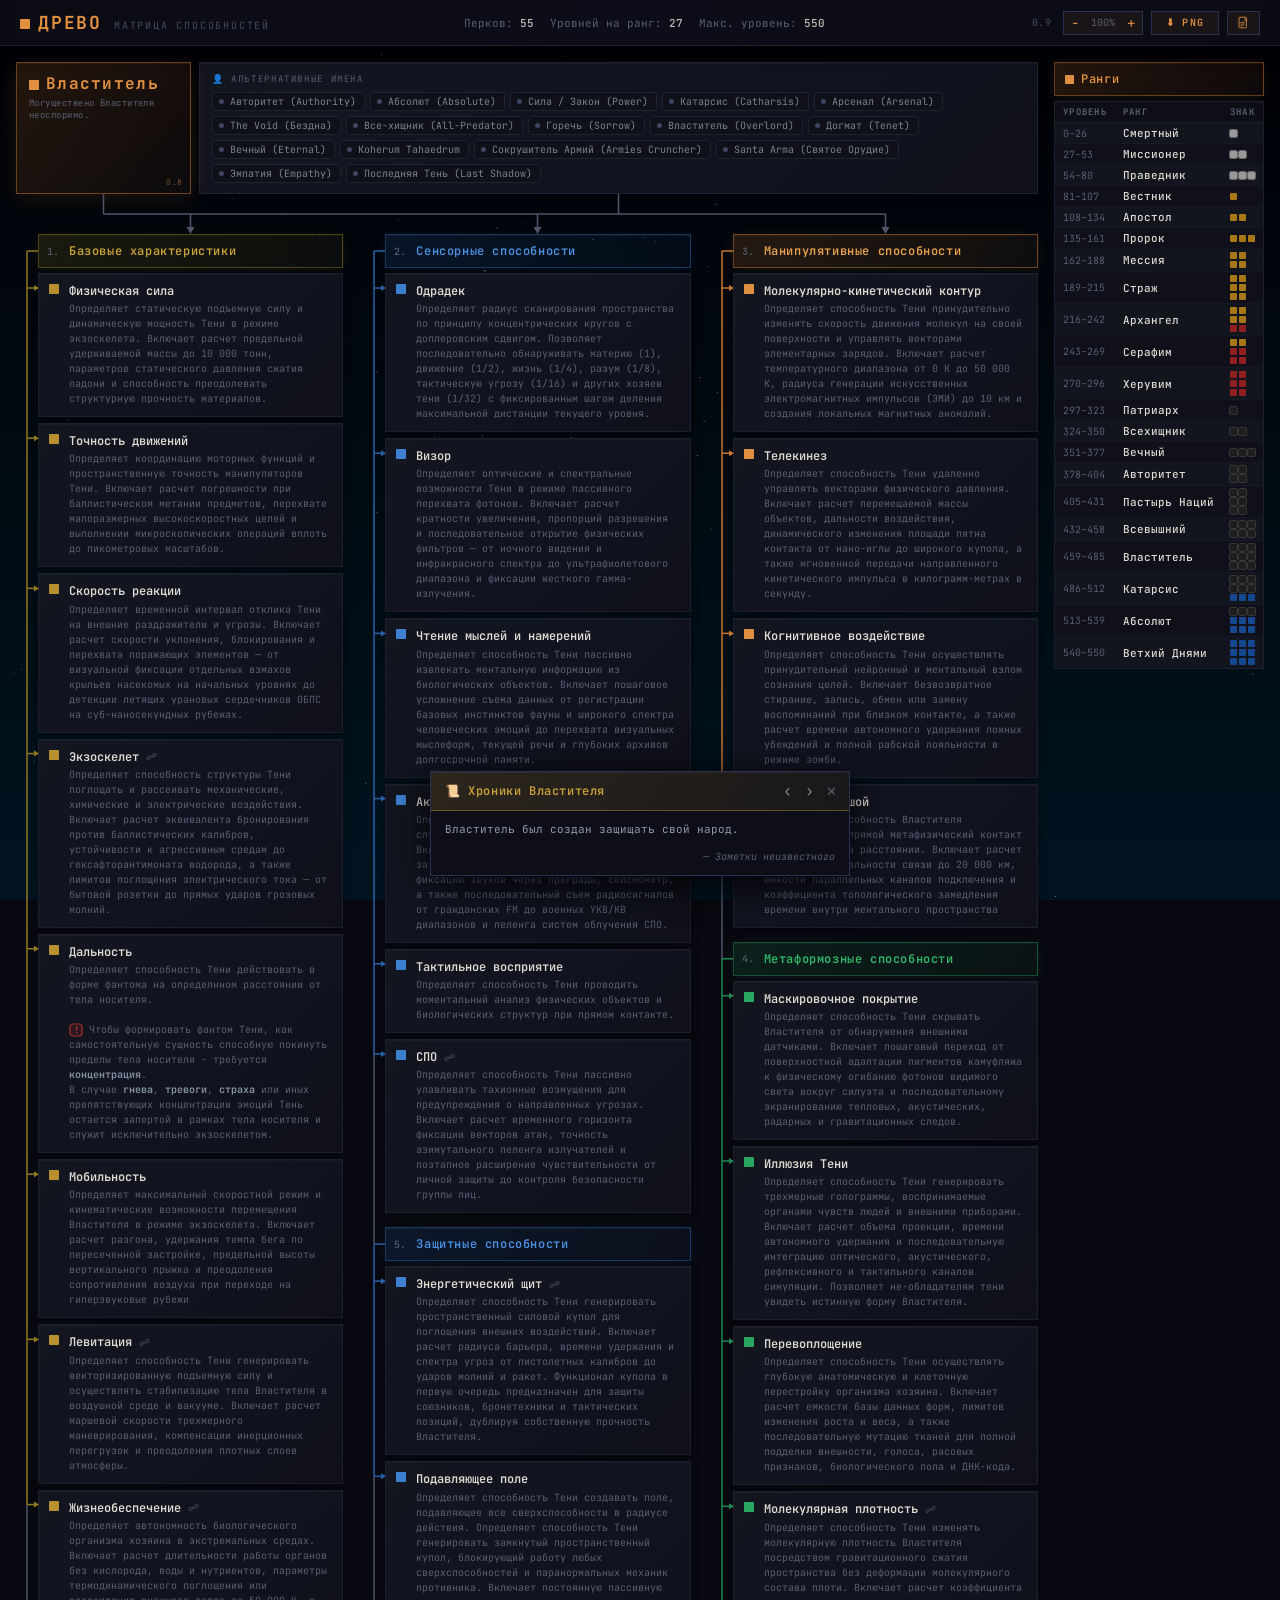
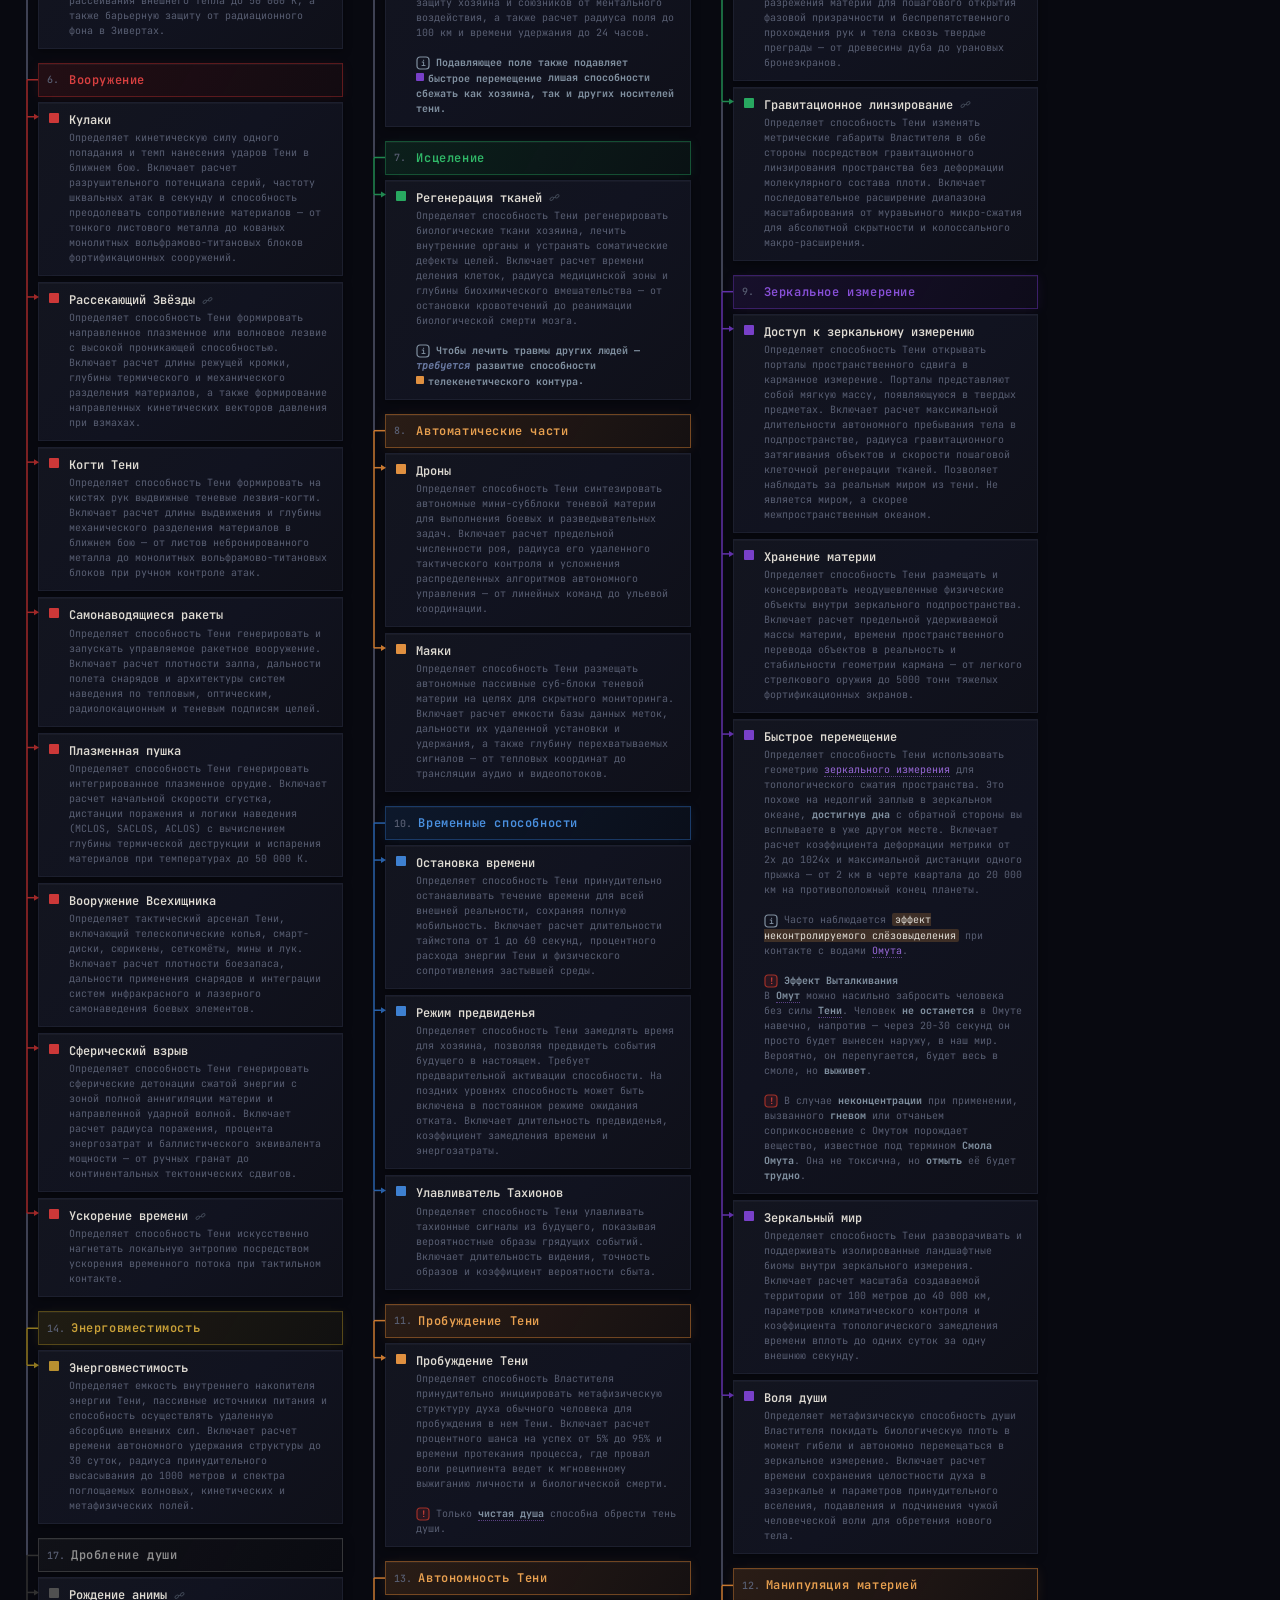
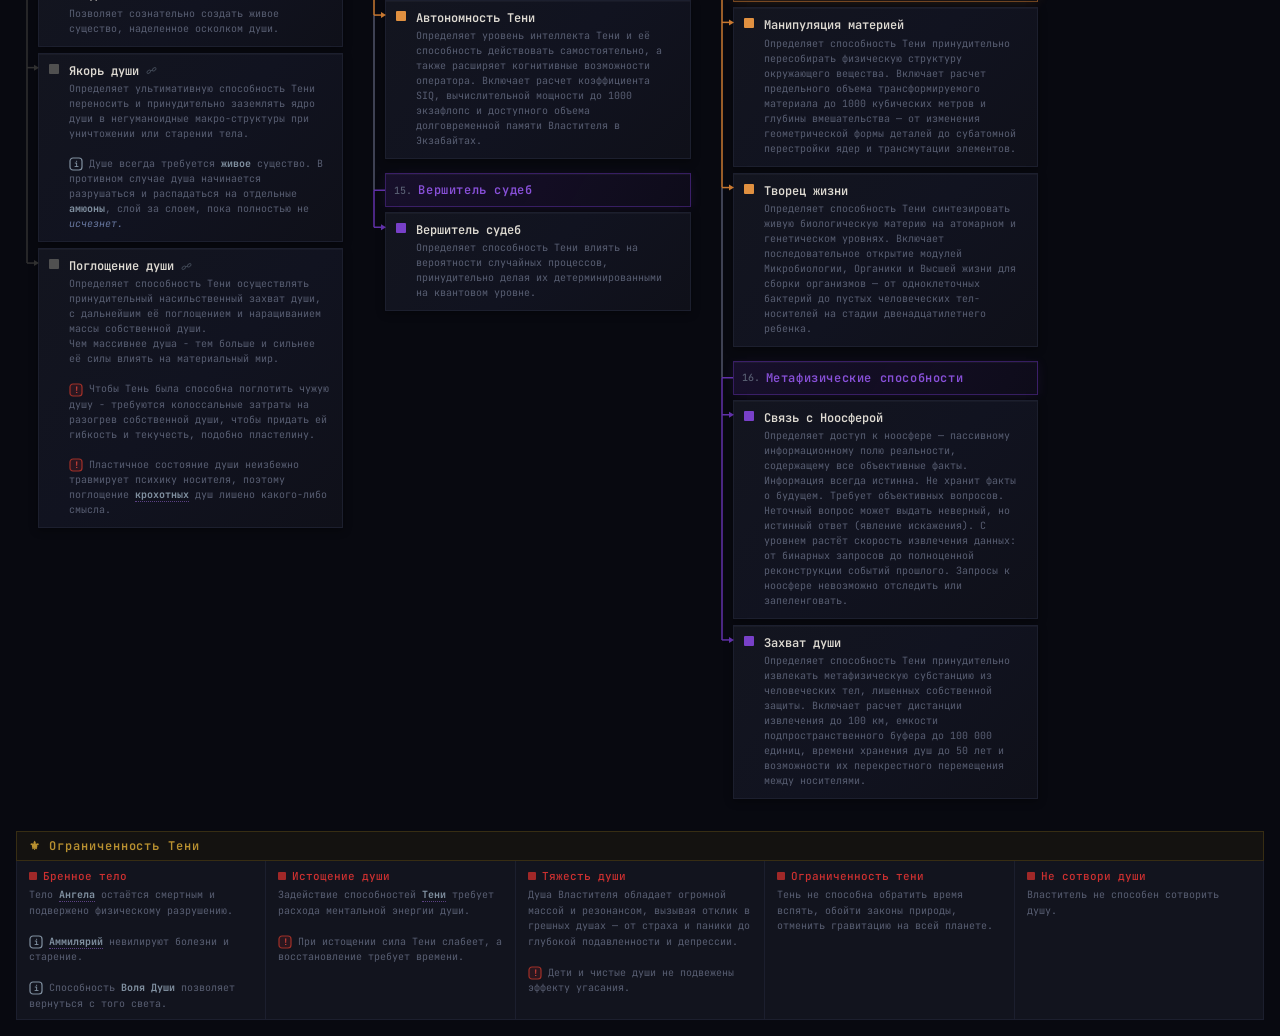
==== index.html @ 67ccea5e "попытки в мобилки" ====
<!doctype html>
<html lang="ru">
  <head>
    <meta charset="UTF-8" />
    <!-- Applies the saved UI zoom (js/zoom.js) before any CSS/content loads, so
         the page never flashes at 100% and then jumps to the saved level.
         Plain synchronous script, not a module — needs to run before the
         very first paint, no import overhead to wait on. Scales the root
         font-size (every font-size in this codebase is `rem`, relative to
         this — see base.css), not `zoom` — zoom scales the whole rendered
         page and desyncs from this app's JS-computed tooltip/connector
         pixel positions, which font-only scaling never touches. -->
    <script>
      (function () {
        var v = localStorage.getItem('uiZoomPercent');
        var n = v === null ? 100 : parseInt(v, 10);
        if (!isFinite(n)) n = 100;
        n = Math.min(200, Math.max(50, n));
        document.documentElement.style.fontSize = (16 * n) / 100 + 'px';
      })();
    </script>
    <meta name="viewport" id="viewport-meta" content="width=1920, user-scalable=yes, initial-scale=0.3" />
    <!-- MOBILE_ADAPT toggle — mirrors js/constants.js's MOBILE_ADAPT (see the
         comment there for why this can't just import it). Runs synchronously
         before any CSS/content, same reasoning as the zoom-restore script
         below: picks the viewport meta and adds html.mobile-adapt (which
         css/mobile.css's rules all require) before first paint, so there's
         no flash of the wrong layout while an ES module would still be
         loading. When false, the viewport meta above (forced 1920 desktop
         layout) is simply left as-is and html.mobile-adapt is never added,
         so css/mobile.css's rules never fire regardless of screen width. -->
    <script>
      (function () {
        var MOBILE_ADAPT = false;
        if (MOBILE_ADAPT) {
          document
            .getElementById('viewport-meta')
            .setAttribute('content', 'width=device-width, initial-scale=1');
          document.documentElement.classList.add('mobile-adapt');
        }
      })();
    </script>
    <title>Древо</title>
    <link
      rel="icon"
      type="image/svg+xml"
      href="data:image/svg+xml,<svg xmlns='http://www.w3.org/2000/svg' viewBox='0 0 32 32'><circle cx='16' cy='16' r='12' fill='none' stroke='%23e09040' stroke-width='2.5'/><circle cx='16' cy='16' r='3' fill='%23e09040'/><line x1='16' y1='4' x2='16' y2='28' stroke='%23e09040' stroke-width='1.5'/><line x1='4' y1='16' x2='28' y2='16' stroke='%23e09040' stroke-width='1.5'/></svg>"
    />
    <link
      rel="icon"
      type="image/svg+xml"
      href="data:image/svg+xml,%3Csvg%20xmlns%3D%22http%3A//www.w3.org/2000/svg%22%20viewBox%3D%220%200%2032%2032%22%3E%0A%20%20%3C%21--%20nucleus%20--%3E%0A%20%20%3Ccircle%20cx%3D%2216%22%20cy%3D%2216%22%20r%3D%224%22%20fill%3D%22%23e09040%22/%3E%0A%20%20%3C%21--%20orbit%20ellipse%20rotated%20-35deg%20--%3E%0A%20%20%3Cellipse%20cx%3D%2216%22%20cy%3D%2216%22%20rx%3D%2213%22%20ry%3D%225.5%22%0A%20%20%20%20fill%3D%22none%22%20stroke%3D%22%23c87830%22%20stroke-width%3D%221%22%0A%20%20%20%20transform%3D%22rotate%28-35%2016%2016%29%22/%3E%0A%20%20%3C%21--%20electron%3A%20position%20on%20orbit%20at%20~-35deg%20angle%20%3D%20top-right%20--%3E%0A%20%20%3C%21--%20at%20angle%200%20on%20ellipse%3A%20%2816%2B13%2C%2016%29%20%3D%20%2829%2C16%29%2C%20rotate%20point%20by%20-35deg%20around%20%2816%2C16%29%20--%3E%0A%20%20%3C%21--%20cos%28-35%29%3D0.819%2C%20sin%28-35%29%3D-0.574%20--%3E%0A%20%20%3C%21--%20x%20%3D%2016%20%2B%2013%2A0.819%20%3D%2026.65%2C%20y%20%3D%2016%20%2B%205.5%2A%28-0.574%29%20%3D%2012.84%20--%3E%0A%20%20%3C%21--%20but%20we%20want%20electron%20at%20~-60deg%20on%20ellipse%20for%20top-right%20feel%20--%3E%0A%20%20%3C%21--%20angle%3D-60%3A%20x%3D16%2B13%2Acos%28-60%29%3D16%2B6.5%3D22.5%2C%20y%3D16%2B5.5%2Asin%28-60%29%3D16-4.76%3D11.24%2C%20then%20rotate%20-35%20--%3E%0A%20%20%3C%21--%20easier%3A%20just%20place%20it%20visually%20--%3E%0A%20%20%3Ccircle%20cx%3D%2224.5%22%20cy%3D%229.5%22%20r%3D%222.5%22%20fill%3D%22%23e09040%22/%3E%0A%3C/svg%3E"
    />
    <script src="libs/marked.min.js"></script>
    <link href="libs/css2.css" rel="stylesheet" />
    <link rel="stylesheet" href="css/base.css" />
    <link rel="stylesheet" href="css/tree.css" />
    <link rel="stylesheet" href="css/sidebar.css" />
    <link rel="stylesheet" href="css/tooltip.css" />
    <link rel="stylesheet" href="css/windows.css" />
    <link rel="stylesheet" href="css/loader.css" />
    <link rel="stylesheet" href="css/license.css" />
    <link rel="stylesheet" href="css/notes.css" id="notes-css" />
    <link rel="stylesheet" href="css/mobile.css" />
  </head>
  <body>
    <!-- global page-loading spinner: hidden by the inline script once init finishes -->
    <div id="page-loader">
      <svg class="page-loader-svg" viewBox="0 0 48 48">
        <circle cx="24" cy="24" r="18"></circle>
      </svg>
    </div>

    <!-- STARTUP NOTE — random tip from notes.js. Populated early (while
         #page-loader is still up) by the inline script below, already
         parked at its final bottom-anchored resting spot (see notes.css) so
         it never moves; js/notes-popup.js later adopts it (arrows/close/
         timer) — see settleNotesPopup(). -->
    <div id="notes-popup">
      <div class="notes-title-box">
        <span id="notes-title"></span>
        <div class="notes-header-actions">
          <button class="notes-nav notes-nav-prev" id="notes-prev" title="Предыдущая">
            ‹
          </button>
          <button class="notes-nav notes-nav-next" id="notes-next" title="Следующая">
            ›
          </button>
          <button class="notes-close" id="notes-close" title="Закрыть">✕</button>
        </div>
      </div>
      <div class="notes-content" id="notes-content"></div>
      <label class="notes-startup-row" id="notes-startup-row">
        <input type="checkbox" id="notes-startup-checkbox" />
        Показывать заметки при запуске
      </label>
      <div class="notes-timer-track" id="notes-timer-track">
        <div class="notes-timer-fill" id="notes-timer-fill"></div>
      </div>
    </div>
    <!-- `async` + placed ahead of js/main.js on purpose: on a slow connection the
         full app module graph (tooltip.js, tree.js, config.js, …) can take a
         while to arrive, but this only needs the small notes.js file, so the
         note shows up long before the spinner would otherwise hide. Renders
         inline with `marked` (already loaded as a classic script above)
         instead of importing markdown.js, which would drag in config.js
         just for this one lightweight use. -->
    <script type="module" async>
      import { notes } from './notes.js';
      import { NOTES } from './js/constants.js';
      const STORAGE_KEY = 'showNotesOnStartup';
      const showOnStartup =
        localStorage.getItem(STORAGE_KEY) !== 'false'; /* null (unset) → true */
      if (notes.length && showOnStartup) {
        const idx = Math.floor(Math.random() * notes.length);
        const note = notes[idx];
        const md = (s) =>
          (typeof marked !== 'undefined' ? marked.parseInline(s) : s).replace(
            /==([^=\n]+?)==/g,
            '<mark>$1</mark>',
          );
        document.getElementById('notes-title').textContent = note.title || '';
        // author is just the last line of the content area (see
        // .note-author-line in notes.css) — not a separate footer element.
        const authorLine = note.author
          ? '<div class="note-author-line">' + md(note.author) + '</div>'
          : '';
        document.getElementById('notes-content').innerHTML =
          md(note.content || '') + authorLine;
        const popupEl = document.getElementById('notes-popup');
        // Wait for notes.css itself before measuring/positioning below.
        // This script is `async`, so — unlike a normal parser-blocking
        // script — it can execute before the stylesheet has finished
        // loading, measuring an unstyled (wrong-width, wrong-wrapping) box
        // and baking that wrong height into the one-time `top` calc, which
        // then visibly jumps once notes-popup.js re-measures the properly
        // styled box later.
        const cssLink = document.getElementById('notes-css');
        if (cssLink && !cssLink.sheet) {
          await new Promise((resolve) =>
            cssLink.addEventListener('load', resolve, { once: true }),
          );
        }
        // Layout CSS alone isn't enough — text still wraps against a
        // fallback font's metrics until the actual JetBrains Mono webfont
        // finishes downloading (a separate, slower fetch than the
        // stylesheet itself), which can reflow the content to a different
        // line count/height. main.js already waits on this same signal
        // before measuring the tree for the same reason.
        await document.fonts.ready;
        popupEl.classList.add('visible');
        // Always bottom-anchored — no spinner-adjacent parking spot or
        // descend-into-place animation, the popup simply lives at its
        // resting position from the very first frame, sized to THIS note's
        // real height. Same math as applyRestPosition() in notes-popup.js
        // (including the "only cap max-height when actually needed"
        // rounding-safety note there), duplicated here since that module
        // isn't imported this early (see the note above on why).
        const naturalHeight = popupEl.offsetHeight;
        const available = window.innerHeight - NOTES.bottomGap - NOTES.topGap;
        if (naturalHeight > available) {
          popupEl.style.top = NOTES.topGap + 'px';
          popupEl.style.maxHeight = available + 'px';
        } else {
          popupEl.style.top =
            window.innerHeight - NOTES.bottomGap - naturalHeight + 'px';
        }
        window.__earlyNoteShown = true;
        window.__earlyNoteIdx = idx;
      }
    </script>

    <div class="topbar">
      <div class="tb-left">
        <span class="tb-title" id="tb-title"
          ><span
            style="
              display: inline-block;
              width: 10px;
              height: 10px;
              background: #e09040;
              border-radius: 1px;
              margin-right: 8px;
              vertical-align: middle;
            "
          ></span
          >ДРЕВО</span
        ><span class="tb-sub">Матрица способностей</span>
      </div>
      <div class="tb-stats">
        <span class="tb-stat">Перков: <span id="stat-perks">—</span></span>
        <span class="tb-stat"
          >Уровней на ранг: <span id="stat-lvl-per-rank">—</span></span
        >
        <span class="tb-stat"
          >Макс. уровень: <span id="stat-max-lvl">—</span></span
        >
      </div>
      <div class="tb-right">
        <span id="exp-st"></span>
        <span class="tb-app-version" title="Версия программы">0.9</span>
        <div class="zoom-controls" title="Масштаб интерфейса">
          <button class="zoom-btn" id="zoom-out" title="Уменьшить масштаб">
            −
          </button>
          <span class="zoom-level" id="zoom-level">100%</span>
          <button class="zoom-btn" id="zoom-in" title="Увеличить масштаб">
            +
          </button>
        </div>
        <button class="btn" onclick="exportPNG()">⬇ PNG</button>
        <button
          class="btn"
          id="license-toolbar"
          title="Лицензия"
          style="padding: 5px 9px"
        >
          <svg
            viewBox="0 0 16 16"
            width="13"
            height="13"
            style="vertical-align: middle"
          >
            <rect
              x="2.5"
              y="1.5"
              width="9"
              height="13"
              rx="1"
              fill="none"
              stroke="#e09040"
              stroke-width="1.1"
            />
            <path d="M9 1.5 L13.5 6 L9 6 Z" fill="#e09040" opacity="0.5" />
            <line
              x1="4.3"
              y1="8"
              x2="9.5"
              y2="8"
              stroke="#e09040"
              stroke-width="0.9"
            />
            <line
              x1="4.3"
              y1="10"
              x2="9.5"
              y2="10"
              stroke="#e09040"
              stroke-width="0.9"
            />
            <line
              x1="4.3"
              y1="12"
              x2="7.5"
              y2="12"
              stroke="#e09040"
              stroke-width="0.9"
            />
          </svg>
        </button>
      </div>
    </div>

    <!-- Below ~768px (css/mobile.css) the 3 perk columns + ranks + dangers
         block collapse into one-at-a-time tabs instead of side-by-side —
         see js/mobile-tabs.js. Hidden entirely above that breakpoint. -->
    <div class="mobile-tabs" id="mobile-tabs">
      <button class="mobile-tab-btn" data-tab="1">1-я</button>
      <button class="mobile-tab-btn" data-tab="2">2-я</button>
      <button class="mobile-tab-btn" data-tab="3">3-я</button>
      <button class="mobile-tab-btn" data-tab="ranks">Ранги</button>
      <button class="mobile-tab-btn" data-tab="dangers">Опасности</button>
    </div>

    <div id="export-root">
      <div class="page">
        <div class="main-area" id="main-area">
          <div class="meta-row">
            <div class="title-box" id="title-box">
              <div class="title-box-name" id="title-name">
                <span
                  style="
                    display: inline-block;
                    width: 10px;
                    height: 10px;
                    background: #e09040;
                    border-radius: 1px;
                    margin-right: 7px;
                    vertical-align: middle;
                  "
                ></span
                >—
              </div>
              <div class="title-box-sub" id="title-desc">—</div>
              <div class="title-box-version" id="title-version"></div>
            </div>
            <div class="altnames-box" id="altnames-box"></div>
          </div>
          <div style="height: 40px" id="bus-spacer"></div>
          <div class="cols-row" id="cols-row"></div>
        </div>
        <div class="sidebar" id="sidebar"></div>
      </div>
      <div class="bottom-bar" id="bottom-bar"></div>
    </div>

    <canvas
      id="bg-canvas"
      style="
        position: fixed;
        inset: 0;
        width: 100%;
        height: 100%;
        z-index: -1;
        pointer-events: none;
      "
    ></canvas>
    <div id="tt-overlay"></div>
    <div id="sp-overlay"></div>

    <div class="tooltip" id="sp-tooltip">
      <div class="tt-header">
        <span id="sp-header"></span>
        <button class="tt-close" onclick="hideSpectre()" title="Закрыть">
          ✕
        </button>
      </div>
      <div class="tt-levels" id="sp-levels"></div>
    </div>
    <!-- tooltip arrow -->
    <svg id="tt-arrow-svg" style="display: none"></svg>
    <svg
      id="lvl-sq-arrow-svg"
      style="
        display: none;
        position: fixed;
        left: 0;
        top: 0;
        pointer-events: none;
        z-index: 600;
        overflow: visible;
      "
    ></svg>

    <!-- tooltip -->
    <div class="tooltip" id="tooltip">
      <div class="tt-header">
        <span id="tt-header"></span>
        <button class="tt-close" onclick="hideTooltip()" title="Закрыть">
          ✕
        </button>
      </div>
      <div class="tt-levels" id="tt-levels"></div>
      <div class="tt-lvl-nav" id="tt-lvl-nav">
        <div class="tt-lvl-nav-popup" id="tt-lvl-nav-popup"></div>
        <button
          class="tt-lvl-nav-btn"
          id="tt-lvl-nav-btn"
          title="Перейти к уровню"
        >
          <svg viewBox="0 0 14 14" width="12" height="12">
            <line
              x1="2"
              y1="4"
              x2="12"
              y2="4"
              stroke="currentColor"
              stroke-width="1.4"
              stroke-linecap="round"
            />
            <line
              x1="2"
              y1="7"
              x2="12"
              y2="7"
              stroke="currentColor"
              stroke-width="1.4"
              stroke-linecap="round"
            />
            <line
              x1="2"
              y1="10"
              x2="8"
              y2="10"
              stroke="currentColor"
              stroke-width="1.4"
              stroke-linecap="round"
            />
          </svg>
        </button>
      </div>
    </div>

    <!-- LICENSE / docs modal — tabs and content are generated from the MODAL constant -->
    <div id="license-overlay"></div>
    <div id="license-modal">
      <div class="tt-header">
        <span>📄 Документация</span>
        <button class="tt-close" onclick="hideLicense()" title="Закрыть">
          ✕
        </button>
      </div>
      <div id="license-tabs"></div>
      <div id="license-panes"></div>
      <div id="license-footer">
        <a id="license-download" download>⬇ Скачать</a>
      </div>
    </div>

    <script type="module" src="js/main.js"></script>
    <div id="audio-vol-popup">
      <div class="audio-vol-track">
        <div class="audio-vol-fill"></div>
        <div class="audio-vol-thumb"></div>
      </div>
    </div>
  </body>
</html>
---- libs/css2.css ----
/* cyrillic-ext */
@font-face {
  font-family: 'JetBrains Mono';
  font-style: italic;
  font-weight: 400;
  font-display: swap;
  src: url(tDba2o-flEEny0FZhsfKu5WU4xD-IQ-PuZJJXxfpAO-LfmOamaKjhw.woff2)
    format('woff2');
  unicode-range:
    U+0460-052F, U+1C80-1C8A, U+20B4, U+2DE0-2DFF, U+A640-A69F, U+FE2E-FE2F;
}
/* cyrillic */
@font-face {
  font-family: 'JetBrains Mono';
  font-style: italic;
  font-weight: 400;
  font-display: swap;
  src: url(tDba2o-flEEny0FZhsfKu5WU4xD-IQ-PuZJJXxfpAO-LfmOTmaKjhw.woff2)
    format('woff2');
  unicode-range: U+0301, U+0400-045F, U+0490-0491, U+04B0-04B1, U+2116;
}
/* greek */
@font-face {
  font-family: 'JetBrains Mono';
  font-style: italic;
  font-weight: 400;
  font-display: swap;
  src: url(tDba2o-flEEny0FZhsfKu5WU4xD-IQ-PuZJJXxfpAO-LfmOUmaKjhw.woff2)
    format('woff2');
  unicode-range:
    U+0370-0377, U+037A-037F, U+0384-038A, U+038C, U+038E-03A1, U+03A3-03FF;
}
/* vietnamese */
@font-face {
  font-family: 'JetBrains Mono';
  font-style: italic;
  font-weight: 400;
  font-display: swap;
  src: url(tDba2o-flEEny0FZhsfKu5WU4xD-IQ-PuZJJXxfpAO-LfmOYmaKjhw.woff2)
    format('woff2');
  unicode-range:
    U+0102-0103, U+0110-0111, U+0128-0129, U+0168-0169, U+01A0-01A1,
    U+01AF-01B0, U+0300-0301, U+0303-0304, U+0308-0309, U+0323, U+0329,
    U+1EA0-1EF9, U+20AB;
}
/* latin-ext */
@font-face {
  font-family: 'JetBrains Mono';
  font-style: italic;
  font-weight: 400;
  font-display: swap;
  src: url(tDba2o-flEEny0FZhsfKu5WU4xD-IQ-PuZJJXxfpAO-LfmOZmaKjhw.woff2)
    format('woff2');
  unicode-range:
    U+0100-02BA, U+02BD-02C5, U+02C7-02CC, U+02CE-02D7, U+02DD-02FF, U+0304,
    U+0308, U+0329, U+1D00-1DBF, U+1E00-1E9F, U+1EF2-1EFF, U+2020, U+20A0-20AB,
    U+20AD-20C0, U+2113, U+2C60-2C7F, U+A720-A7FF;
}
/* latin */
@font-face {
  font-family: 'JetBrains Mono';
  font-style: italic;
  font-weight: 400;
  font-display: swap;
  src: url(tDba2o-flEEny0FZhsfKu5WU4xD-IQ-PuZJJXxfpAO-LfmOXmaI.woff2)
    format('woff2');
  unicode-range:
    U+0000-00FF, U+0131, U+0152-0153, U+02BB-02BC, U+02C6, U+02DA, U+02DC,
    U+0304, U+0308, U+0329, U+2000-206F, U+20AC, U+2122, U+2191, U+2193, U+2212,
    U+2215, U+FEFF, U+FFFD;
}
/* cyrillic-ext */
@font-face {
  font-family: 'JetBrains Mono';
  font-style: normal;
  font-weight: 400;
  font-display: swap;
  src: url(tDbv2o-flEEny0FZhsfKu5WU4zr3E_BX0PnT8RD8yKwBNntkaToggR7BYRbKPx3cwhsk.woff2)
    format('woff2');
  unicode-range:
    U+0460-052F, U+1C80-1C8A, U+20B4, U+2DE0-2DFF, U+A640-A69F, U+FE2E-FE2F;
}
/* cyrillic */
@font-face {
  font-family: 'JetBrains Mono';
  font-style: normal;
  font-weight: 400;
  font-display: swap;
  src: url(tDbv2o-flEEny0FZhsfKu5WU4zr3E_BX0PnT8RD8yKwBNntkaToggR7BYRbKPxTcwhsk.woff2)
    format('woff2');
  unicode-range: U+0301, U+0400-045F, U+0490-0491, U+04B0-04B1, U+2116;
}
/* greek */
@font-face {
  font-family: 'JetBrains Mono';
  font-style: normal;
  font-weight: 400;
  font-display: swap;
  src: url(tDbv2o-flEEny0FZhsfKu5WU4zr3E_BX0PnT8RD8yKwBNntkaToggR7BYRbKPxPcwhsk.woff2)
    format('woff2');
  unicode-range:
    U+0370-0377, U+037A-037F, U+0384-038A, U+038C, U+038E-03A1, U+03A3-03FF;
}
/* vietnamese */
@font-face {
  font-family: 'JetBrains Mono';
  font-style: normal;
  font-weight: 400;
  font-display: swap;
  src: url(tDbv2o-flEEny0FZhsfKu5WU4zr3E_BX0PnT8RD8yKwBNntkaToggR7BYRbKPx_cwhsk.woff2)
    format('woff2');
  unicode-range:
    U+0102-0103, U+0110-0111, U+0128-0129, U+0168-0169, U+01A0-01A1,
    U+01AF-01B0, U+0300-0301, U+0303-0304, U+0308-0309, U+0323, U+0329,
    U+1EA0-1EF9, U+20AB;
}
/* latin-ext */
@font-face {
  font-family: 'JetBrains Mono';
  font-style: normal;
  font-weight: 400;
  font-display: swap;
  src: url(tDbv2o-flEEny0FZhsfKu5WU4zr3E_BX0PnT8RD8yKwBNntkaToggR7BYRbKPx7cwhsk.woff2)
    format('woff2');
  unicode-range:
    U+0100-02BA, U+02BD-02C5, U+02C7-02CC, U+02CE-02D7, U+02DD-02FF, U+0304,
    U+0308, U+0329, U+1D00-1DBF, U+1E00-1E9F, U+1EF2-1EFF, U+2020, U+20A0-20AB,
    U+20AD-20C0, U+2113, U+2C60-2C7F, U+A720-A7FF;
}
/* latin */
@font-face {
  font-family: 'JetBrains Mono';
  font-style: normal;
  font-weight: 400;
  font-display: swap;
  src: url(tDbv2o-flEEny0FZhsfKu5WU4zr3E_BX0PnT8RD8yKwBNntkaToggR7BYRbKPxDcwg.woff2)
    format('woff2');
  unicode-range:
    U+0000-00FF, U+0131, U+0152-0153, U+02BB-02BC, U+02C6, U+02DA, U+02DC,
    U+0304, U+0308, U+0329, U+2000-206F, U+20AC, U+2122, U+2191, U+2193, U+2212,
    U+2215, U+FEFF, U+FFFD;
}
/* cyrillic-ext */
@font-face {
  font-family: 'JetBrains Mono';
  font-style: normal;
  font-weight: 500;
  font-display: swap;
  src: url(tDbv2o-flEEny0FZhsfKu5WU4zr3E_BX0PnT8RD8yKwBNntkaToggR7BYRbKPx3cwhsk.woff2)
    format('woff2');
  unicode-range:
    U+0460-052F, U+1C80-1C8A, U+20B4, U+2DE0-2DFF, U+A640-A69F, U+FE2E-FE2F;
}
/* cyrillic */
@font-face {
  font-family: 'JetBrains Mono';
  font-style: normal;
  font-weight: 500;
  font-display: swap;
  src: url(tDbv2o-flEEny0FZhsfKu5WU4zr3E_BX0PnT8RD8yKwBNntkaToggR7BYRbKPxTcwhsk.woff2)
    format('woff2');
  unicode-range: U+0301, U+0400-045F, U+0490-0491, U+04B0-04B1, U+2116;
}
/* greek */
@font-face {
  font-family: 'JetBrains Mono';
  font-style: normal;
  font-weight: 500;
  font-display: swap;
  src: url(tDbv2o-flEEny0FZhsfKu5WU4zr3E_BX0PnT8RD8yKwBNntkaToggR7BYRbKPxPcwhsk.woff2)
    format('woff2');
  unicode-range:
    U+0370-0377, U+037A-037F, U+0384-038A, U+038C, U+038E-03A1, U+03A3-03FF;
}
/* vietnamese */
@font-face {
  font-family: 'JetBrains Mono';
  font-style: normal;
  font-weight: 500;
  font-display: swap;
  src: url(tDbv2o-flEEny0FZhsfKu5WU4zr3E_BX0PnT8RD8yKwBNntkaToggR7BYRbKPx_cwhsk.woff2)
    format('woff2');
  unicode-range:
    U+0102-0103, U+0110-0111, U+0128-0129, U+0168-0169, U+01A0-01A1,
    U+01AF-01B0, U+0300-0301, U+0303-0304, U+0308-0309, U+0323, U+0329,
    U+1EA0-1EF9, U+20AB;
}
/* latin-ext */
@font-face {
  font-family: 'JetBrains Mono';
  font-style: normal;
  font-weight: 500;
  font-display: swap;
  src: url(tDbv2o-flEEny0FZhsfKu5WU4zr3E_BX0PnT8RD8yKwBNntkaToggR7BYRbKPx7cwhsk.woff2)
    format('woff2');
  unicode-range:
    U+0100-02BA, U+02BD-02C5, U+02C7-02CC, U+02CE-02D7, U+02DD-02FF, U+0304,
    U+0308, U+0329, U+1D00-1DBF, U+1E00-1E9F, U+1EF2-1EFF, U+2020, U+20A0-20AB,
    U+20AD-20C0, U+2113, U+2C60-2C7F, U+A720-A7FF;
}
/* latin */
@font-face {
  font-family: 'JetBrains Mono';
  font-style: normal;
  font-weight: 500;
  font-display: swap;
  src: url(tDbv2o-flEEny0FZhsfKu5WU4zr3E_BX0PnT8RD8yKwBNntkaToggR7BYRbKPxDcwg.woff2)
    format('woff2');
  unicode-range:
    U+0000-00FF, U+0131, U+0152-0153, U+02BB-02BC, U+02C6, U+02DA, U+02DC,
    U+0304, U+0308, U+0329, U+2000-206F, U+20AC, U+2122, U+2191, U+2193, U+2212,
    U+2215, U+FEFF, U+FFFD;
}
/* cyrillic-ext */
@font-face {
  font-family: 'JetBrains Mono';
  font-style: normal;
  font-weight: 600;
  font-display: swap;
  src: url(tDbv2o-flEEny0FZhsfKu5WU4zr3E_BX0PnT8RD8yKwBNntkaToggR7BYRbKPx3cwhsk.woff2)
    format('woff2');
  unicode-range:
    U+0460-052F, U+1C80-1C8A, U+20B4, U+2DE0-2DFF, U+A640-A69F, U+FE2E-FE2F;
}
/* cyrillic */
@font-face {
  font-family: 'JetBrains Mono';
  font-style: normal;
  font-weight: 600;
  font-display: swap;
  src: url(tDbv2o-flEEny0FZhsfKu5WU4zr3E_BX0PnT8RD8yKwBNntkaToggR7BYRbKPxTcwhsk.woff2)
    format('woff2');
  unicode-range: U+0301, U+0400-045F, U+0490-0491, U+04B0-04B1, U+2116;
}
/* greek */
@font-face {
  font-family: 'JetBrains Mono';
  font-style: normal;
  font-weight: 600;
  font-display: swap;
  src: url(tDbv2o-flEEny0FZhsfKu5WU4zr3E_BX0PnT8RD8yKwBNntkaToggR7BYRbKPxPcwhsk.woff2)
    format('woff2');
  unicode-range:
    U+0370-0377, U+037A-037F, U+0384-038A, U+038C, U+038E-03A1, U+03A3-03FF;
}
/* vietnamese */
@font-face {
  font-family: 'JetBrains Mono';
  font-style: normal;
  font-weight: 600;
  font-display: swap;
  src: url(tDbv2o-flEEny0FZhsfKu5WU4zr3E_BX0PnT8RD8yKwBNntkaToggR7BYRbKPx_cwhsk.woff2)
    format('woff2');
  unicode-range:
    U+0102-0103, U+0110-0111, U+0128-0129, U+0168-0169, U+01A0-01A1,
    U+01AF-01B0, U+0300-0301, U+0303-0304, U+0308-0309, U+0323, U+0329,
    U+1EA0-1EF9, U+20AB;
}
/* latin-ext */
@font-face {
  font-family: 'JetBrains Mono';
  font-style: normal;
  font-weight: 600;
  font-display: swap;
  src: url(tDbv2o-flEEny0FZhsfKu5WU4zr3E_BX0PnT8RD8yKwBNntkaToggR7BYRbKPx7cwhsk.woff2)
    format('woff2');
  unicode-range:
    U+0100-02BA, U+02BD-02C5, U+02C7-02CC, U+02CE-02D7, U+02DD-02FF, U+0304,
    U+0308, U+0329, U+1D00-1DBF, U+1E00-1E9F, U+1EF2-1EFF, U+2020, U+20A0-20AB,
    U+20AD-20C0, U+2113, U+2C60-2C7F, U+A720-A7FF;
}
/* latin */
@font-face {
  font-family: 'JetBrains Mono';
  font-style: normal;
  font-weight: 600;
  font-display: swap;
  src: url(tDbv2o-flEEny0FZhsfKu5WU4zr3E_BX0PnT8RD8yKwBNntkaToggR7BYRbKPxDcwg.woff2)
    format('woff2');
  unicode-range:
    U+0000-00FF, U+0131, U+0152-0153, U+02BB-02BC, U+02C6, U+02DA, U+02DC,
    U+0304, U+0308, U+0329, U+2000-206F, U+20AC, U+2122, U+2191, U+2193, U+2212,
    U+2215, U+FEFF, U+FFFD;
}
/* cyrillic-ext */
@font-face {
  font-family: 'JetBrains Mono';
  font-style: normal;
  font-weight: 700;
  font-display: swap;
  src: url(tDbv2o-flEEny0FZhsfKu5WU4zr3E_BX0PnT8RD8yKwBNntkaToggR7BYRbKPx3cwhsk.woff2)
    format('woff2');
  unicode-range:
    U+0460-052F, U+1C80-1C8A, U+20B4, U+2DE0-2DFF, U+A640-A69F, U+FE2E-FE2F;
}
/* cyrillic */
@font-face {
  font-family: 'JetBrains Mono';
  font-style: normal;
  font-weight: 700;
  font-display: swap;
  src: url(tDbv2o-flEEny0FZhsfKu5WU4zr3E_BX0PnT8RD8yKwBNntkaToggR7BYRbKPxTcwhsk.woff2)
    format('woff2');
  unicode-range: U+0301, U+0400-045F, U+0490-0491, U+04B0-04B1, U+2116;
}
/* greek */
@font-face {
  font-family: 'JetBrains Mono';
  font-style: normal;
  font-weight: 700;
  font-display: swap;
  src: url(tDbv2o-flEEny0FZhsfKu5WU4zr3E_BX0PnT8RD8yKwBNntkaToggR7BYRbKPxPcwhsk.woff2)
    format('woff2');
  unicode-range:
    U+0370-0377, U+037A-037F, U+0384-038A, U+038C, U+038E-03A1, U+03A3-03FF;
}
/* vietnamese */
@font-face {
  font-family: 'JetBrains Mono';
  font-style: normal;
  font-weight: 700;
  font-display: swap;
  src: url(tDbv2o-flEEny0FZhsfKu5WU4zr3E_BX0PnT8RD8yKwBNntkaToggR7BYRbKPx_cwhsk.woff2)
    format('woff2');
  unicode-range:
    U+0102-0103, U+0110-0111, U+0128-0129, U+0168-0169, U+01A0-01A1,
    U+01AF-01B0, U+0300-0301, U+0303-0304, U+0308-0309, U+0323, U+0329,
    U+1EA0-1EF9, U+20AB;
}
/* latin-ext */
@font-face {
  font-family: 'JetBrains Mono';
  font-style: normal;
  font-weight: 700;
  font-display: swap;
  src: url(tDbv2o-flEEny0FZhsfKu5WU4zr3E_BX0PnT8RD8yKwBNntkaToggR7BYRbKPx7cwhsk.woff2)
    format('woff2');
  unicode-range:
    U+0100-02BA, U+02BD-02C5, U+02C7-02CC, U+02CE-02D7, U+02DD-02FF, U+0304,
    U+0308, U+0329, U+1D00-1DBF, U+1E00-1E9F, U+1EF2-1EFF, U+2020, U+20A0-20AB,
    U+20AD-20C0, U+2113, U+2C60-2C7F, U+A720-A7FF;
}
/* latin */
@font-face {
  font-family: 'JetBrains Mono';
  font-style: normal;
  font-weight: 700;
  font-display: swap;
  src: url(tDbv2o-flEEny0FZhsfKu5WU4zr3E_BX0PnT8RD8yKwBNntkaToggR7BYRbKPxDcwg.woff2)
    format('woff2');
  unicode-range:
    U+0000-00FF, U+0131, U+0152-0153, U+02BB-02BC, U+02C6, U+02DA, U+02DC,
    U+0304, U+0308, U+0329, U+2000-206F, U+20AC, U+2122, U+2191, U+2193, U+2212,
    U+2215, U+FEFF, U+FFFD;
}
---- css/base.css ----
*,
*::before,
*::after {
  box-sizing: border-box;
  margin: 0;
  padding: 0;
}
/* Explicit 16px baseline for the `rem` UI-zoom scale (js/zoom.js) — every
   font-size in this codebase is in rem now, relative to THIS, not the
   browser's own default (which is 16px almost everywhere anyway, but this
   makes the 100%-zoom baseline a fact of this file, not an assumption).
   zoom.js scales this value directly; nothing else here needs to change
   for the whole UI's text to scale together. */
html {
  font-size: 16px;
}
body {
  background: #080910;
  font-family: 'JetBrains Mono', monospace;
  color: #c0bdb4;
}

/* ── MD HIGHLIGHT (==text==) — used across all rendered-MD containers ── */
mark {
  background: rgba(224, 144, 64, 0.22);
  color: #e0ddd6;
  padding: 0 3px;
  border-radius: 2px;
}

/* <note id="..."> reference — see processNoteTags in markdown.js and
   note-link-popup.js */
.inline-note-ref {
  color: #9868d8;
  /* 🔍 rendered into an inline SVG data URI — cursor has no built-in
     magnifying-glass keyword, only zoom-in/zoom-out (with a +/-), so a
     custom image is the only way to show this exact emoji. 12 12 centers
     the 24x24 glyph on the pointer; `pointer` is the fallback for browsers
     that reject the custom cursor image. */
  cursor:
    url("data:image/svg+xml,%3Csvg xmlns='http://www.w3.org/2000/svg' width='24' height='24' font-size='20'%3E%3Ctext y='18'%3E%F0%9F%94%8D%3C/text%3E%3C/svg%3E")
      12 12,
    pointer;
  border-bottom: 1px dotted rgba(152, 104, 216, 0.55);
  transition:
    color 0.15s,
    border-color 0.15s;
}
.inline-note-ref:hover {
  color: #b490f0;
  border-bottom-color: #b490f0;
}

/* ── CUSTOM SCROLLBAR ── */
::-webkit-scrollbar {
  width: 4px;
  height: 4px;
}
::-webkit-scrollbar-track {
  background: transparent;
}
::-webkit-scrollbar-thumb {
  background: #1e2235;
  border-radius: 2px;
}
::-webkit-scrollbar-thumb:hover {
  background: #2e3448;
}
* {
  scrollbar-width: thin;
  scrollbar-color: #1e2235 transparent;
}

.topbar {
  position: sticky;
  top: 0;
  z-index: 200;
  background: linear-gradient(
    90deg,
    #0a0b13 0%,
    #0c0d18 50%,
    #0a0b13 100%
  );
  border-bottom: 1px solid #1e2235;
  box-shadow: 0 2px 20px rgba(0, 0, 0, 0.5);
  height: 46px;
  display: flex;
  align-items: center;
  justify-content: space-between;
  padding: 0 20px;
}
.tb-left {
  display: flex;
  align-items: baseline;
  gap: 12px;
}
.tb-title {
  font-family: 'JetBrains Mono', monospace;
  font-size: 1.125rem;
  font-weight: 700;
  color: #e09040;
  letter-spacing: 0.1em;
}
.tb-sub {
  font-size: 0.625rem;
  color: #454a60;
  letter-spacing: 0.18em;
  text-transform: uppercase;
}
.tb-stats {
  display: flex;
  gap: 16px;
  align-items: center;
}
.tb-stat {
  font-size: 0.6875rem;
  color: #585e72;
}
.tb-stat span {
  color: #c0bdb4;
  font-weight: 500;
}
.tb-right {
  display: flex;
  align-items: center;
  gap: 8px;
}
.btn {
  display: inline-flex;
  align-items: center;
  justify-content: center;
  height: 1.5rem; /* pinned instead of padding-derived — a content-driven height rendered inconsistently across browsers/font-metrics; a fixed height guarantees .btn and .zoom-controls match everywhere */
  font-size: 0.625rem;
  font-weight: 600;
  letter-spacing: 0.12em;
  text-transform: uppercase;
  padding: 0 14px;
  border: 1px solid #2a3050;
  background: rgba(224, 144, 64, 0.07);
  color: #e09040;
  cursor: pointer;
  transition: all 0.15s;
  font-family: inherit;
}
.btn:hover {
  background: rgba(224, 144, 64, 0.16);
  border-color: #e09040;
}
.tb-app-version {
  font-family: 'JetBrains Mono', monospace;
  font-size: 0.625rem;
  color: #454a60;
  letter-spacing: 0.04em;
  margin-right: 4px;
}

/* ── UI ZOOM (js/zoom.js) ── */
.zoom-controls {
  display: flex;
  align-items: center;
  height: 1.5rem; /* matches .btn's pinned height exactly — see comment there */
  border: 1px solid #2a3050;
  background: rgba(224, 144, 64, 0.07);
}
.zoom-btn {
  width: 22px;
  height: 100%;
  display: flex;
  align-items: center;
  justify-content: center;
  background: none;
  border: none;
  color: #e09040;
  cursor: pointer;
  font-size: 0.875rem;
  line-height: 1;
  font-family: inherit;
  transition: background 0.15s;
}
.zoom-btn:hover {
  background: rgba(224, 144, 64, 0.16);
}
.zoom-btn:disabled {
  color: #454a60;
  cursor: default;
  background: none;
}
.zoom-level {
  min-width: 34px;
  text-align: center;
  font-family: 'JetBrains Mono', monospace;
  font-size: 0.625rem;
  color: #585e72;
  letter-spacing: 0.02em;
  user-select: none;
}

#exp-st {
  font-size: 0.625rem;
  color: #454a60;
  margin-right: 4px;
}

.page {
  display: flex;
  gap: 16px;
  padding: 16px;
  align-items: flex-start;
}
.main-area {
  display: flex;
  flex-direction: column;
  gap: 0;
  flex: 1;
  min-width: 0;
  position: relative;
}

/* meta row */
.meta-row {
  display: flex;
  gap: 8px;
}
.title-box {
  position: relative;
  flex-shrink: 0;
  width: 10.9375rem;
  border: 1px solid rgba(200, 120, 48, 0.5);
  background: linear-gradient(
    135deg,
    rgba(200, 120, 48, 0.18) 0%,
    rgba(200, 120, 48, 0.06) 100%
  );
  box-shadow:
    0 4px 20px rgba(200, 120, 48, 0.15),
    inset 0 1px 0 rgba(255, 255, 255, 0.05);
  padding: 0.625rem 0.75rem;
}
.title-box-version {
  position: absolute;
  right: 8px;
  bottom: 6px;
  font-family: 'JetBrains Mono', monospace;
  font-size: 0.5rem;
  color: rgba(224, 144, 64, 0.5);
  letter-spacing: 0.03em;
}
.title-box-name {
  font-family: 'JetBrains Mono', monospace;
  font-weight: 700;
  font-size: 1rem;
  color: #e09040;
  letter-spacing: 0.08em;
}
.title-box-sub {
  font-size: 0.5625rem;
  color: #585e72;
  letter-spacing: 0.05em;
  margin-top: 3px;
}
.altnames-box {
  flex: 1;
  border: 1px solid #1e2235;
  background: linear-gradient(
    135deg,
    #13151f 0%,
    #111320 60%,
    #0f1019 100%
  );
  box-shadow:
    0 2px 12px rgba(0, 0, 0, 0.3),
    inset 0 1px 0 rgba(255, 255, 255, 0.03);
  padding: 10px 12px;
}
.altnames-label {
  font-size: 0.5625rem;
  color: #585e72;
  letter-spacing: 0.18em;
  text-transform: uppercase;
  margin-bottom: 7px;
}
.altnames-tags {
  display: flex;
  flex-wrap: wrap;
  gap: 5px;
}
.an-tag {
  display: inline-flex;
  align-items: center;
  gap: 6px;
  font-size: 0.625rem;
  color: #7a8090;
  background: #0f1018;
  border: 1px solid #1e2235;
  border-radius: 3px;
  padding: 2px 8px 2px 6px;
}
.an-tag::before {
  content: '';
  display: block;
  width: 5px;
  height: 5px;
  border-radius: 50%;
  background: #3a4560;
  flex-shrink: 0;
}
---- css/tree.css ----
/* spacer + cols */
.cols-row {
  display: flex;
  gap: 0;
  align-items: flex-start;
  width: 100%;
}

.col {
  --CONN: 22px;
  flex: 1;
  min-width: 0;
  display: flex;
  flex-direction: row;
  margin-right: 20px;
  position: relative;
  align-self: flex-start;
}
.col:last-child {
  margin-right: 0;
}

.col-connector {
  width: var(--CONN);
  flex-shrink: 0;
  position: relative;
  align-self: flex-start;
}
.col-connector svg {
  position: absolute;
  left: 0;
  top: 0;
  width: 100%;
  height: 100%;
  overflow: visible;
  pointer-events: none;
}
.col-spine {
  position: absolute;
  left: 0;
  top: 0;
  width: var(--CONN);
  height: 100%;
  pointer-events: none;
  overflow: hidden;
  z-index: 0;
}
.col-connector {
  position: relative;
  z-index: 2;
  isolation: isolate;
}

.col-content {
  flex: 1;
  min-width: 0;
  display: flex;
  flex-direction: column;
  gap: 14px;
  align-self: flex-start;
}

/* chapter */
.chapter {
  display: flex;
  flex-direction: column;
  gap: 0;
}
.ch-hdr {
  width: 100%;
  display: flex;
  align-items: center;
  gap: 6px;
  padding: 8px;
  margin-bottom: 5px;
  border: 1px solid;
  flex-shrink: 0;
}
.ch-hdr .ch-num {
  font-family: 'JetBrains Mono', monospace;
  font-size: 0.625rem;
  font-weight: 500;
  color: #585e72;
  min-width: 16px;
}
.ch-hdr .ch-name {
  font-family: 'JetBrains Mono', monospace;
  font-size: 0.75rem;
  font-weight: 600;
  letter-spacing: 0.05em;
  word-break: break-word;
}

.hc-o {
  background: linear-gradient(
    120deg,
    rgba(200, 120, 48, 0.18) 0%,
    rgba(200, 120, 48, 0.07) 100%
  );
  border-color: rgba(200, 120, 48, 0.5);
  box-shadow:
    0 2px 12px rgba(200, 120, 48, 0.12),
    inset 0 1px 0 rgba(255, 255, 255, 0.04);
}
.hc-o .ch-name {
  color: #e8a050;
}
.hc-r {
  background: linear-gradient(
    120deg,
    rgba(160, 40, 40, 0.18) 0%,
    rgba(160, 40, 40, 0.07) 100%
  );
  border-color: rgba(160, 40, 40, 0.5);
  box-shadow:
    0 2px 12px rgba(160, 40, 40, 0.12),
    inset 0 1px 0 rgba(255, 255, 255, 0.04);
}
.hc-r .ch-name {
  color: #d84040;
}
.hc-b {
  background: linear-gradient(
    120deg,
    rgba(40, 96, 168, 0.18) 0%,
    rgba(40, 96, 168, 0.07) 100%
  );
  border-color: rgba(40, 96, 168, 0.5);
  box-shadow:
    0 2px 12px rgba(40, 96, 168, 0.12),
    inset 0 1px 0 rgba(255, 255, 255, 0.04);
}
.hc-b .ch-name {
  color: #4a90e0;
}
.hc-g {
  background: linear-gradient(
    120deg,
    rgba(32, 136, 80, 0.18) 0%,
    rgba(32, 136, 80, 0.07) 100%
  );
  border-color: rgba(32, 136, 80, 0.5);
  box-shadow:
    0 2px 12px rgba(32, 136, 80, 0.12),
    inset 0 1px 0 rgba(255, 255, 255, 0.04);
}
.hc-g .ch-name {
  color: #30b868;
}
.hc-p {
  background: linear-gradient(
    120deg,
    rgba(96, 48, 168, 0.18) 0%,
    rgba(96, 48, 168, 0.07) 100%
  );
  border-color: rgba(96, 48, 168, 0.5);
  box-shadow:
    0 2px 12px rgba(96, 48, 168, 0.12),
    inset 0 1px 0 rgba(255, 255, 255, 0.04);
}
.hc-p .ch-name {
  color: #8850d8;
}
.hc-y {
  background: linear-gradient(
    120deg,
    rgba(144, 120, 32, 0.18) 0%,
    rgba(144, 120, 32, 0.07) 100%
  );
  border-color: rgba(144, 120, 32, 0.5);
  box-shadow:
    0 2px 12px rgba(144, 120, 32, 0.12),
    inset 0 1px 0 rgba(255, 255, 255, 0.04);
}
.hc-y .ch-name {
  color: #c8a038;
}
.hc-k {
  background: linear-gradient(
    120deg,
    rgba(60, 60, 60, 0.18) 0%,
    rgba(40, 40, 40, 0.07) 100%
  );
  border-color: rgba(100, 100, 100, 0.45);
  box-shadow:
    0 2px 12px rgba(0, 0, 0, 0.3),
    inset 0 1px 0 rgba(255, 255, 255, 0.04);
}
.hc-k .ch-name {
  color: #909090;
}

.perks-wrap {
  display: flex;
  flex-direction: column;
  gap: 6px;
}
.perk {
  background: linear-gradient(
    135deg,
    #13151f 0%,
    #111320 50%,
    #0f1019 100%
  );
  border: 1px solid #1c1f2e;
  box-shadow:
    0 2px 8px rgba(0, 0, 0, 0.4),
    inset 0 1px 0 rgba(255, 255, 255, 0.03);
  padding: 7px 10px 8px;
  display: flex;
  gap: 8px;
  align-items: flex-start;
  transition:
    background 0.15s,
    box-shadow 0.15s;
  cursor: default;
  position: relative;
}
.perk:hover {
  background: linear-gradient(
    135deg,
    #181a28 0%,
    #151728 50%,
    #121524 100%
  );
  box-shadow:
    0 4px 16px rgba(0, 0, 0, 0.5),
    inset 0 1px 0 rgba(255, 255, 255, 0.05);
}
.perk-icon {
  width: 10px;
  height: 10px;
  flex-shrink: 0;
  margin-top: 3px;
  border-radius: 1px;
}
.ipr-sq {
  transform: translateY(-1px);
}
.perk-body {
  flex: 1;
  min-width: 0;
  padding: 2px;
  overflow: hidden;
}
.perk-name {
  font-family: 'JetBrains Mono', monospace;
  font-weight: 600;
  font-size: 0.75rem;
  color: #dedad2;
  line-height: 1.35;
  word-break: break-word;
}
.perk-desc {
  font-size: 0.625rem;
  color: #585e72;
  line-height: 1.5;
  margin-top: 2px;
  word-break: break-word;
}
.perk-desc p {
  margin: 0 0 3px;
}
.perk-desc p:last-child {
  margin-bottom: 0;
}
.perk-desc strong {
  color: #8090a0;
}
.perk-desc em {
  color: #6878a0;
}
.perk-desc code {
  font-family: 'JetBrains Mono', monospace;
  font-size: 0.5625rem;
  background: #0a0b14;
  border: 1px solid #1e2235;
  padding: 0 3px;
  border-radius: 2px;
  color: #7ab0d0;
}
.perk-desc ul,
.perk-desc ol {
  padding-left: 14px;
  margin: 2px 0;
}
.perk-desc li {
  margin: 1px 0;
}

.ic-o {
  background: #e09040;
}
.ic-r {
  background: #cc3838;
}
.ic-b {
  background: #3e80d0;
}
.ic-g {
  background: #28a860;
}
.ic-p {
  background: #7840c8;
}
.ic-y {
  background: #b89030;
}
.ic-k {
  background: #505050;
}

.perk-icon {
  transition: box-shadow 0.25s ease;
}

/* ── CHAIN DEPENDENCY ── */
.perk-name-row {
  display: flex;
  align-items: center;
  gap: 6px;
}
.perk-chain {
  display: inline-flex;
  align-items: center;
  width: 13px;
  height: 13px;
  flex-shrink: 0;
  opacity: 0.4;
  cursor: pointer;
  transition: opacity 0.2s;
}
.perk-chain:hover {
  opacity: 1;
}
.perk-chain-tip {
  display: none;
  position: fixed;
  z-index: 600;
  background: #0d0e18;
  border: 1px solid #2a3050;
  padding: 8px 12px;
  font-size: 0.625rem;
  color: #8090a0;
  pointer-events: auto;
  max-width: 240px;
  line-height: 1.6;
  box-shadow: 0 4px 16px rgba(0, 0, 0, 0.6);
}
.perk-chain-tip strong {
  display: block;
  color: #c0bdb4;
  margin-bottom: 6px;
  font-size: 0.625rem;
  letter-spacing: 0.05em;
}
.perk-chain-dep {
  display: flex;
  align-items: center;
  gap: 7px;
  margin-top: 4px;
  cursor: pointer;
  padding: 2px 0;
  border-radius: 2px;
  transition: color 0.15s;
}
.perk-chain-dep:hover {
  color: #c0bdb4;
}
.perk-chain-dep-lvl {
  font-size: 0.5625rem;
  color: #585e72;
  margin-left: auto;
  white-space: nowrap;
}
.perk-icon.glowing.ic-o {
  box-shadow:
    0 0 6px 3px rgba(224, 144, 64, 0.9),
    0 0 18px 7px rgba(224, 144, 64, 0.35);
}
.perk-icon.glowing.ic-r {
  box-shadow:
    0 0 6px 3px rgba(204, 56, 56, 0.9),
    0 0 18px 7px rgba(204, 56, 56, 0.35);
}
.perk-icon.glowing.ic-b {
  box-shadow:
    0 0 6px 3px rgba(62, 128, 208, 0.9),
    0 0 18px 7px rgba(62, 128, 208, 0.35);
}
.perk-icon.glowing.ic-g {
  box-shadow:
    0 0 6px 3px rgba(40, 168, 96, 0.9),
    0 0 18px 7px rgba(40, 168, 96, 0.35);
}
.perk-icon.glowing.ic-p {
  box-shadow:
    0 0 6px 3px rgba(120, 64, 200, 0.9),
    0 0 18px 7px rgba(120, 64, 200, 0.35);
}
.perk-icon.glowing.ic-y {
  box-shadow:
    0 0 6px 3px rgba(184, 144, 48, 0.9),
    0 0 18px 7px rgba(184, 144, 48, 0.35);
}
.perk-icon.glowing.ic-k {
  box-shadow:
    0 0 6px 3px rgba(120, 120, 120, 0.9),
    0 0 18px 7px rgba(120, 120, 120, 0.35);
}
---- css/sidebar.css ----
/* sidebar */
.sidebar {
  width: 13.125rem;
  flex-shrink: 0;
  display: flex;
  flex-direction: column;
  gap: 0;
}
.sb-hdr {
  padding: 0.5rem 0.625rem;
  margin-bottom: 0.3125rem;
  background: linear-gradient(
    120deg,
    rgba(200, 120, 48, 0.18) 0%,
    rgba(200, 120, 48, 0.07) 100%
  );
  border: 1px solid rgba(200, 120, 48, 0.45);
  box-shadow:
    0 2px 12px rgba(200, 120, 48, 0.12),
    inset 0 1px 0 rgba(255, 255, 255, 0.04);
  font-family: 'JetBrains Mono', monospace;
  font-size: 0.75rem;
  font-weight: 600;
  color: #e09040;
  letter-spacing: 0.06em;
}
.rtable-wrap {
  border: 1px solid #1c1f2e;
}
.rtable {
  width: 100%;
  border-collapse: collapse;
}
.rtable th {
  font-size: 0.5625rem;
  color: #585e72;
  letter-spacing: 0.14em;
  text-transform: uppercase;
  padding: 0.25rem 0.5rem;
  border-bottom: 1px solid #1c1f2e;
  text-align: left;
  background: #0e0f16;
}
.rtable td {
  padding: 0.1875rem 0.5rem;
  border-bottom: 1px solid rgba(28, 31, 46, 0.5);
  vertical-align: middle;
}
.rtable tr:last-child td {
  border-bottom: none;
}
.rtable tr:nth-child(odd) td {
  background: #12141e;
}
.rtable tr:nth-child(even) td {
  background: #0f1019;
}
.r-lvl {
  font-size: 0.625rem;
  color: #585e72;
  white-space: nowrap;
}
.r-name {
  font-size: 0.6875rem;
  color: #dedad2;
  font-weight: 500;
}
.badge {
  display: flex;
  flex-direction: column;
  gap: 0.125rem;
}
.badge-row {
  display: flex;
  gap: 0.125rem;
}
.sq {
  width: 0.4375rem;
  height: 0.4375rem;
  border-radius: 1px;
  display: inline-block;
}
.sq-w {
  background: #999;
  outline: 1px solid #666;
}
.sq-y {
  background: #a87818;
}
.sq-r {
  background: #902020;
}
.sq-b {
  background: #164890;
}
.sq-k {
  background: #1e1e1e;
  outline: 1px solid #363636;
}

/* bottom bar */
.bottom-bar {
  margin: 1rem;
}
.bb-hdr {
  padding: 0.375rem 0.75rem;
  background: rgba(180, 140, 30, 0.07);
  border: 1px solid rgba(180, 140, 30, 0.22);
  font-family: 'JetBrains Mono', monospace;
  font-size: 0.75rem;
  font-weight: 600;
  color: #b89030;
  letter-spacing: 0.08em;
}
.bb-items {
  display: flex;
}
.bb-item {
  flex: 1;
  border: 1px solid #1c1f2e;
  border-top: none;
  background: #12141e;
  padding: 0.5rem 0.75rem;
}
.bb-item + .bb-item {
  border-left: none;
}
.bb-item-name {
  font-size: 0.6875rem;
  font-weight: 500;
  color: #cc3030;
  margin-bottom: 0.25rem;
  display: flex;
  align-items: center;
  gap: 0.375rem;
}
.bb-item-name::before {
  content: '';
  display: inline-block;
  width: 0.5rem;
  height: 0.5rem;
  background: #a02828;
  border-radius: 1px;
  flex-shrink: 0;
}
.bb-item-desc {
  font-size: 0.625rem;
  color: #585e72;
  line-height: 1.55;
}
.bb-item-desc p {
  margin: 0;
  padding: 0;
}
.bb-item-desc p + p {
  margin-top: 4px;
}
.bb-item-desc strong {
  color: #8090a0;
}
.bb-item-desc em {
  color: #6878a0;
}
.bb-item-desc code {
  font-family: 'JetBrains Mono', monospace;
  background: #0a0b14;
  border: 1px solid #1e2235;
  padding: 0 0.1875rem;
  border-radius: 2px;
  font-size: 0.5625rem;
  color: #7ab0d0;
}
.bb-item-desc ul,
.bb-item-desc ol {
  padding-left: 0.875rem;
  margin: 0.125rem 0;
}
.bb-item-desc li {
  margin: 0.0625rem 0;
}
.bb-item-desc blockquote {
  border-left: 2px solid #3a4570;
  padding: 0.125rem 0.5rem;
  margin: 0.25rem 0;
  color: #7a8090;
}
.bb-item-desc hr {
  border: none;
  border-top: 1px solid #1e2235;
  margin: 0.25rem 0;
}
---- css/tooltip.css ----
/* ── SCREEN OVERLAY ── */
#tt-overlay {
  display: none;
  position: fixed;
  inset: 0;
  z-index: 490;
  pointer-events: auto;
  cursor: default;
}

/* ── TOOLTIP ── */
.tooltip {
  display: none;
  position: fixed;
  z-index: 500;
  width:  21.25rem;
  max-height:  80vh; /* overridden by JS via MAX_TOOLTIP_HEIGHT_PERCENT/PX */
  background: #0f1018;
  border: 1px solid #2a3050;
  box-shadow:
    0 8px 40px rgba(0, 0, 0, 0.9),
    0 0 0 1px rgba(90, 106, 154, 0.15);
  pointer-events: auto;
  flex-direction: column;
  overflow: hidden;
}
.tooltip .tt-header {
  flex-shrink: 0;
}
.tt-levels {
  overflow-y: auto;
  flex: 1;
  min-height:  0;
}

@keyframes dashIn {
  to {
    stroke-dashoffset: 0;
  }
}
@keyframes fadeIn {
  to {
    opacity: 1;
  }
}
/* arrow line from perk to tooltip */
#tt-arrow-svg {
  position: fixed;
  pointer-events: none;
  z-index: 499;
}
.tt-header {
  padding:  0.5rem 2.25rem 0.5rem 0.75rem;
  border-bottom: 1px solid #1c1f2e;
  font-family: 'JetBrains Mono', monospace;
  font-size: 0.8125rem;
  font-weight: 600;
  color: #dedad2;
  position: relative;
}
#sp-overlay {
  display: none;
  position: fixed;
  inset: 0;
  z-index: 515;
  pointer-events: auto;
  cursor: default;
}
#sp-tooltip {
  display: none;
  position: fixed;
  z-index: 520;
  width:  21.25rem;
  max-height:  80vh; /* overridden by JS via MAX_TOOLTIP_HEIGHT_PERCENT/PX */
  background: #0f1018;
  border: 1px solid #2a3050;
  box-shadow: 0 8px 40px rgba(0, 0, 0, 0.9);
  pointer-events: auto;
  flex-direction: column;
  overflow: hidden;
}
.tt-close {
  position: absolute;
  top: 50%;
  right: 10px;
  transform: translateY(-50%);
  width:  1.25rem;
  height:  1.25rem;
  background: none;
  border: none;
  color: #585e72;
  font-size: 0.8125rem;
  line-height: 1;
  cursor: pointer;
  display: flex;
  align-items: center;
  justify-content: center;
  transition: color 0.15s;
  font-family: 'JetBrains Mono', monospace;
}
.tt-close:hover {
  color: #c0bdb4;
}
.tt-levels {
  padding:  0;
}
.tt-row {
  display: flex;
  gap:  0.5rem;
  align-items: flex-start;
  padding:  0.3125rem 0.75rem;
  border-bottom: 1px solid rgba(28, 31, 46, 0.4);
  font-size: 0.625rem;
}
.tt-row:last-child {
  border-bottom: none;
}
.tt-lvl {
  font-family: 'JetBrains Mono', monospace;
  font-weight: 700;
  font-size: 0.6875rem;
}
.tt-row-sub {
  border-top: none !important;
  padding-top:  0.125rem !important;
  opacity: 0.92;
}
.tt-lvl-col {
  display: flex;
  flex-direction: column;
  align-items: center;
  flex-shrink: 0;
  min-width:  1.25rem;
  padding-top:  0.0625rem;
}
.tt-text {
  color: #7a8090;
  line-height: 1.5;
  word-break: break-word;
}
/* ── SPECTRE row: colour share (e.g. 6/55 (10%)) — middle column, no
   visible border, aligned purely via fixed width + gap ── */
.sp-share {
  flex-shrink: 0;
  align-self: flex-start;
  margin-top:  0.0625rem;
  min-width:  3.875rem;
  text-align: center;
  font-size: 0.5625rem;
  font-family: 'JetBrains Mono', monospace;
  white-space: nowrap;
}
/* MD elements inside level description rows */
.tt-text p {
  margin:  0;
  padding:  0;
}
.tt-text p + p {
  margin-top:  0.1875rem;
}
.tt-text strong {
  color: #c0bdb4;
}
.tt-text em {
  color: #8898b0;
}
.tt-text code {
  font-family: 'JetBrains Mono', monospace;
  background: #0a0b14;
  border: 1px solid #1e2235;
  padding:  0.0625rem 0.25rem;
  border-radius: 2px;
  font-size: 0.5625rem;
  color: #7ab0d0;
}
.tt-text ul,
.tt-text ol {
  padding-left:  1rem;
  margin:  0.125rem 0;
}
.tt-text li {
  margin:  0.0625rem 0;
}
.tt-text table {
  border-collapse: collapse;
  width:  100%;
  margin:  0.25rem 0;
  font-size: 0.5625rem;
}
.tt-text th {
  background: #0f1020;
  border: 1px solid #1e2235;
  padding:  0.125rem 0.375rem;
  color: #8090a0;
  font-weight: 600;
  text-align: left;
}
.tt-text td {
  border: 1px solid #1a1d2e;
  padding:  0.125rem 0.375rem;
}
.tt-text tr:nth-child(even) td {
  background: rgba(255, 255, 255, 0.02);
}
.tt-text hr {
  border: none;
  border-top: 1px solid #1e2235;
  margin:  0.25rem 0;
}
.tt-text blockquote {
  border-left: 2px solid #3a4570;
  padding:  0.125rem 0.5rem;
  margin:  0.125rem 0;
  color: #7a8090;
}
/* ── LEVEL NAVIGATION ── */
.tt-lvl-nav {
  position: absolute;
  bottom: 8px;
  left: 8px;
  z-index: 10;
}
.tt-lvl-nav-btn {
  width:  1.375rem;
  height:  1.375rem;
  background: rgba(13,14,24,0.9);
  border: 1px solid #2a3050;
  color: #585e72;
  cursor: pointer;
  display: flex;
  align-items: center;
  justify-content: center;
  padding:  0;
  transition: border-color .15s, color .15s;
  font-family: inherit;
}
.tt-lvl-nav-btn:hover,
.tt-lvl-nav:hover .tt-lvl-nav-btn {
  border-color: #8090a0;
  color: #c0bdb4;
}
.tt-lvl-nav-popup {
  display: none;
  position: absolute;
  bottom: 22px;
  left: 0;
  flex-direction: column-reverse;
  gap:  0.25rem;
  padding-bottom:  0.5rem; /* bridge gap to button so hover stays active */
}
.tt-lvl-nav:hover .tt-lvl-nav-popup {
  display: flex;
}
.tt-lvl-nav-sq {
  width:  1.375rem;
  height:  1.375rem;
  display: flex;
  align-items: center;
  justify-content: center;
  font-family: 'JetBrains Mono', monospace;
  font-size: 0.5625rem;
  font-weight: 700;
  cursor: pointer;
  border: 1px solid #2a3050;
  background: rgba(13,14,24,0.9);
  color: #585e72;
  transition: border-color .15s, color .15s, background .15s;
  user-select: none;
}
.tt-lvl-nav-sq:hover {
  border-color: #8090a0;
  color: #c0bdb4;
  background: rgba(30,34,53,0.95);
}
---- css/windows.css ----
/* ── EXTRA WINDOW ── */
.win-img {
  display: none;
  position: fixed;
  z-index: 500;
  width:  20rem;
  background: #0d0e18;
  border: 1px solid #2a3050;
  box-shadow: 0 8px 40px rgba(0, 0, 0, 0.9);
  pointer-events: auto;
  flex-direction: column;
  overflow: hidden;
}
.win-img-content {
  display: flex;
  align-items: center;
  justify-content: center;
  padding:  0.625rem;
  overflow-y: hidden;
  overflow-x: hidden;
  flex: 1;
  min-height:  0;
  position: relative;
}
/* only enable scroll when pinContentHeight explicitly decides media overflows */
.win-img-content.needs-scroll {
  overflow-y: auto;
}
/* loading spinner shown in img-content/img2-content while media is fetching */
.media-loading-wrap {
  position: absolute;
  inset: 0;
  display: flex;
  align-items: center;
  justify-content: center;
  z-index: 1;
}
.media-loading-svg {
  width:  1.625rem;
  height:  1.625rem;
  animation: media-spin 0.8s linear infinite;
}
.media-loading-svg circle {
  fill: none;
  stroke: #50556a;
  stroke-width: 3;
  stroke-linecap: round;
  stroke-dasharray: 60 200;
}
@keyframes media-spin {
  to {
    transform: rotate(360deg);
  }
}

.win-img-content img,
.win-img-content video {
  max-width:  100%;
  max-height:  100%;
  width:  auto;
  height:  auto;
  object-fit: contain;
  border-radius: 2px;
}
/* applied via JS when natural content height exceeds the available space:
   drop the max-height cap so the image renders at its real (width-limited)
   size, letting the container's overflow-y:auto actually scroll the excess
   instead of squeezing the whole image into a sliver that still gets clipped. */
.win-img-content img.media-overflow,
.win-img-content video.media-overflow,
.win-img-content img.media-overflow,
.win-img-content video.media-overflow {
  max-height:  none;
  align-self: flex-start;
}
/* hide any native video chrome (progress bar / controls) on hover or
   otherwise — the small in-tooltip video never shows native controls,
   even for controls:true entries; those only appear in the expanded
   lightbox view (see video-lightbox.js) */
.win-img-content video::-webkit-media-controls,
.win-img-content video::-webkit-media-controls-panel,
.win-img-content video::-webkit-media-controls-play-button,
.win-img-content video::-webkit-media-controls-timeline,
.win-img-content video::-webkit-media-controls-volume-slider {
  display: none !important;
  opacity: 0 !important;
  pointer-events: none !important;
}

/* fit:true (default) on video — fill the box, crop overflow, no black bars */
.win-img-content video.fit-cover,
  width:  100%;
  height:  100%;
  max-width:  100%;
  max-height:  100%;
  object-fit: cover;
}

/* ── audio:true — speaker toggle wrapper for video ── */
.media-audio-wrap {
  position: relative;
  display: flex;
  align-items: center;
  justify-content: center;
  width:  100%;
  height:  100%;
  max-width:  100%;
  max-height:  100%;
}
.media-audio-wrap video {
  pointer-events: none;
}
.media-audio-btn {
  position: absolute;
  right: 8px;
  bottom: 8px;
  width:  1.5rem;
  height:  1.5rem;
  border-radius: 3px;
  background: rgba(13, 14, 24, 0.85);
  border: 1px solid #2a3050;
  display: flex;
  align-items: center;
  justify-content: center;
  cursor: pointer;
  pointer-events: auto;
  transition:
    border-color 0.15s,
    background 0.15s;
  z-index: 2;
}
.media-audio-btn:hover {
  border-color: #e09040;
  background: rgba(20, 16, 10, 0.9);
}
/* top-right — kept clear of .media-audio-btn (bottom-right) */
.media-expand-btn {
  position: absolute;
  right: 8px;
  top: 8px;
  width:  1.5rem;
  height:  1.5rem;
  border-radius: 3px;
  background: rgba(13, 14, 24, 0.85);
  border: 1px solid #2a3050;
  display: flex;
  align-items: center;
  justify-content: center;
  cursor: pointer;
  pointer-events: auto;
  transition:
    border-color 0.15s,
    background 0.15s;
  z-index: 2;
}
.media-expand-btn:hover {
  border-color: #e09040;
  background: rgba(20, 16, 10, 0.9);
}

/* ── VIDEO LIGHTBOX (controls:true "expand" button) ── */
#video-lightbox-backdrop {
  display: none;
  position: fixed;
  inset: 0;
  z-index: 900;
  background: rgba(4, 4, 8, 0.88);
  align-items: center;
  justify-content: center;
}
#video-lightbox-backdrop.visible {
  display: flex;
}
#video-lightbox-video {
  max-width:  82vw;
  max-height:  82vh;
  border: 1px solid #2a3050;
  border-radius: 3px;
  box-shadow: 0 12px 60px rgba(0, 0, 0, 0.9);
  background: #000;
}
#video-lightbox-close {
  position: absolute;
  top: 22px;
  right: 28px;
  width:  2rem;
  height:  2rem;
  border-radius: 3px;
  background: rgba(13, 14, 24, 0.85);
  border: 1px solid #2a3050;
  color: #c0bdb4;
  font-size: 0.9375rem;
  display: flex;
  align-items: center;
  justify-content: center;
  cursor: pointer;
  transition:
    border-color 0.15s,
    color 0.15s;
}
#video-lightbox-close:hover {
  border-color: #e09040;
  color: #e09040;
}

/* ── slider dots (used when imgs[] has >=2 items and slider:true) ── */
#img-dots {
  display: none;
  flex-shrink: 0;
  justify-content: center;
  align-items: center;
  gap:  0.4375rem;
  padding:  0.5rem 0 0.625rem;
}
#img-dots.visible {
  display: flex;
}
.img-dot {
  width:  0.4375rem;
  height:  0.4375rem;
  border-radius: 50%;
  background: #2a3050;
  cursor: pointer;
  transition:
    background 0.15s,
    transform 0.15s;
}
.img-dot:hover {
  background: #4a5580;
}
.img-dot.active {
  background: #e09040;
  transform: scale(1.2);
}
.win-img-content video {
  pointer-events: none;
}

.win-extra {
  display: none;
  position: fixed;
  z-index: 500;
  width:  20rem;
  background: #0d0e18;
  border: 1px solid #2a3050;
  box-shadow: 0 8px 40px rgba(0, 0, 0, 0.9);
  pointer-events: auto;
  flex-direction: column;
  overflow: hidden;
}
.win-extra .tt-header {
  flex-shrink: 0;
  background: rgba(255, 255, 255, 0.03);
  border-bottom: 1px solid #1c1f2e;
  padding:  0.5rem 0.75rem;
  font-size: 0.6875rem;
  font-weight: 600;
  color: #8090a0;
  letter-spacing: 0.05em;
  font-family: 'JetBrains Mono', monospace;
}
.win-extra-content {
  overflow-y: auto;
  flex: 1;
  min-height:  0;
  padding:  0;
  font-size: 0.625rem;
  color: #7a8090;
  line-height: 1.55;
}
/* solo mode: content shrinks to fit its own text, not the box height */
.win-extra-content.solo-content,
.win-tip-content.solo-content,
.win-combo-levels.solo-content {
  flex: 0 0 auto;
  overflow-y: auto;
}
/* md styles matching combo */
.win-extra-content p {
  padding:  0.375rem 0.75rem 0;
  margin:  0;
}
.win-extra-content h1,
.win-extra-content h2,
.win-extra-content h3 {
  font-family: 'JetBrains Mono', monospace;
  color: #c0bdb4;
  padding:  0.5rem 0.75rem 0.125rem;
  margin:  0;
  font-size: 0.6875rem;
  border-bottom: 1px solid #1e2235;
}
.win-extra-content strong {
  color: #c0bdb4;
}
.win-extra-content em {
  color: #8898b0;
}
.win-extra-content code {
  font-family: 'JetBrains Mono', monospace;
  background: #0a0b14;
  border: 1px solid #1e2235;
  padding:  0.0625rem 0.25rem;
  border-radius: 2px;
  font-size: 0.5625rem;
  color: #7ab0d0;
}
.win-extra-content pre {
  background: #0a0b14;
  border: 1px solid #1e2235;
  margin:  0.25rem 0.75rem;
  padding:  0.375rem 0.5rem;
  overflow-x: auto;
  border-radius: 2px;
}
.win-extra-content pre code {
  border: none;
  background: none;
  padding:  0;
}
.win-extra-content ul,
.win-extra-content ol {
  padding:  0.25rem 0.75rem 0.25rem 1.75rem;
  margin:  0;
}
.win-extra-content li {
  margin:  0.125rem 0;
}
.win-extra-content blockquote {
  border-left: 2px solid #3a4570;
  padding:  0.25rem 0.625rem;
  margin:  0.25rem 0.75rem;
  color: #7a8090;
}
.win-extra-content hr {
  border: none;
  border-top: 1px solid #1e2235;
  margin:  0.375rem 0.75rem;
}
.win-extra-content table {
  border-collapse: collapse;
  width:  calc(100% - 1.5rem);
  margin:  0.375rem 0.75rem;
  font-size: 0.625rem;
}
.win-extra-content th {
  background: #0f1020;
  border: 1px solid #1e2235;
  padding:  0.1875rem 0.4375rem;
  color: #8090a0;
  font-weight: 600;
  text-align: left;
}
.win-extra-content td {
  border: 1px solid #1a1d2e;
  padding:  0.1875rem 0.4375rem;
}
.win-extra-content tr:nth-child(even) td {
  background: rgba(255, 255, 255, 0.02);
}

/* ── TIP WINDOW (small hint, same visual language as extra) ── */
.win-tip {
  display: none;
  position: fixed;
  z-index: 500;
  width:  20rem;
  background: #0d0e18;
  border: 1px solid #2a3050;
  box-shadow: 0 8px 40px rgba(0, 0, 0, 0.9);
  pointer-events: auto;
  flex-direction: column;
  overflow: hidden;
}
.win-tip .tt-header {
  flex-shrink: 0;
  background: rgba(255, 255, 255, 0.03);
  border-bottom: 1px solid #1c1f2e;
  padding:  0.5rem 0.75rem;
  font-size: 0.6875rem;
  font-weight: 600;
  color: #8090a0;
  letter-spacing: 0.05em;
  font-family: 'JetBrains Mono', monospace;
}
.win-tip-content {
  overflow-y: auto;
  flex: 1;
  min-height:  0;
  padding:  0.5rem 0.75rem;
  font-size: 0.625rem;
  color: #7a8090;
  line-height: 1.55;
}
.win-tip-content p {
  padding:  0;
  margin:  0;
}
.win-tip-content h1,
.win-tip-content h2,
.win-tip-content h3 {
  font-family: 'JetBrains Mono', monospace;
  color: #c0bdb4;
  padding:  0.5rem 0.75rem 0.125rem;
  margin:  0;
  font-size: 0.6875rem;
  border-bottom: 1px solid #1e2235;
}
.win-tip-content strong {
  color: #c0bdb4;
}
.win-tip-content em {
  color: #8898b0;
}
.win-tip-content code {
  font-family: 'JetBrains Mono', monospace;
  background: #0a0b14;
  border: 1px solid #1e2235;
  padding:  0.0625rem 0.25rem;
  border-radius: 2px;
  font-size: 0.5625rem;
  color: #7ab0d0;
}
.win-tip-content ul,
.win-tip-content ol {
  padding:  0.25rem 0.75rem 0.25rem 1.75rem;
  margin:  0;
}
.win-tip-content li {
  margin:  0.125rem 0;
}
.win-tip-content blockquote {
  border-left: 2px solid #3a4570;
  padding:  0.25rem 0.625rem;
  margin:  0.25rem 0.75rem;
  color: #7a8090;
}
.win-tip-content hr {
  border: none;
  border-top: 1px solid #1e2235;
  margin:  0.375rem 0.75rem;
}
/* explicit blank-line spacer support: <empty-line></empty-line> or <br> */
.win-extra-content .md-blank-line,
.win-tip-content .md-blank-line,
.win-combo-levels .md-blank-line {
  display: block;
  height:  0.625rem;
}

/* ── AUDIO WINDOW ── */
.win-audio {
  display: none;
  position: fixed;
  z-index: 500;
  width:  20rem;
  background: #0d0e18;
  border: 1px solid #2a3050;
  box-shadow: 0 8px 40px rgba(0, 0, 0, 0.9);
  pointer-events: auto;
  flex-direction: column;
  overflow: hidden;
}
.win-audio .tt-header {
  flex-shrink: 0;
  background: rgba(255, 255, 255, 0.03);
  border-bottom: 1px solid #1c1f2e;
  padding:  0.5rem 0.75rem;
  font-size: 0.6875rem;
  font-weight: 600;
  color: #8090a0;
  letter-spacing: 0.05em;
  font-family: 'JetBrains Mono', monospace;
  display: flex;
  align-items: center;
  justify-content: space-between;
  gap:  0.5rem;
}
.audio-header-srt {
  font-size: 0.625rem;
  font-weight: 400;
  color: #c0bdb4;
  letter-spacing: 0.06em;
  font-family: 'JetBrains Mono', monospace;
  flex-shrink: 0;
}
.win-audio-content {
  display: flex;
  flex-direction: column;
  padding:  0.1875rem 0;
}
/* one track row — compact */
.audio-track {
  display: flex;
  flex-direction: column;
  padding:  0.3125rem 0.75rem 0.375rem;
  border-bottom: 1px solid #1a1d2e;
  gap:  0.25rem;
}
.audio-track:last-child {
  border-bottom: none;
}
.audio-track-title {
  font-size: 0.5625rem;
  font-weight: 600;
  color: #8090a0;
  font-family: 'JetBrains Mono', monospace;
  letter-spacing: 0.04em;
  text-transform: uppercase;
}
/* controls row */
.audio-controls {
  display: flex;
  align-items: center;
  gap:  0.5rem;
}
.audio-play-btn {
  width:  1.375rem;
  height:  1.375rem;
  flex-shrink: 0;
  background: none;
  border: none;
  cursor: pointer;
  display: flex;
  align-items: center;
  justify-content: center;
  padding:  0;
  opacity: 0.75;
  transition: opacity 0.15s;
}
.audio-play-btn:hover {
  opacity: 1;
}
.audio-play-btn svg {
  display: block;
}
/* progress bar */
.audio-progress-wrap {
  flex: 1;
  height:  0.125rem;
  background: #1e2235;
  border-radius: 2px;
  position: relative;
  cursor: pointer;
}
.audio-progress-wrap::before {
  content: '';
  position: absolute;
  top: -12px;
  bottom: -12px;
  left: 0;
  right: 0;
}
.audio-progress-wrap.no-seek {
  cursor: default;
  pointer-events: none;
}
.audio-progress-fill {
  height:  100%;
  background: #e09040;
  border-radius: 2px;
  width:  0%;
}
.audio-progress-thumb {
  position: absolute;
  top: 50%;
  transform: translate(-50%, -50%);
  width:  0.375rem;
  height:  0.375rem;
  background: #e09040;
  border-radius: 50%;
  left: 0%;
}
.audio-time {
  font-size: 0.5625rem;
  font-family: 'JetBrains Mono', monospace;
  color: #50556a;
  flex-shrink: 0;
  min-width:  2.125rem;
  text-align: right;
}
/* subtitle moved to header */
/* volume popover — fixed position singleton, shown via JS */
.audio-vol-btn {
  flex-shrink: 0;
  cursor: pointer;
  opacity: 0.55;
  transition: opacity 0.15s;
  line-height: 0;
  padding:  0.125rem;
}
.audio-vol-btn:hover {
  opacity: 1;
}
#audio-vol-popup {
  display: none;
  position: fixed;
  background: #0d0e18;
  border: 1px solid #2a3050;
  box-shadow: 0 4px 20px rgba(0, 0, 0, 0.9);
  padding:  0.5rem 0.375rem;
  z-index: 9999;
  align-items: center;
  justify-content: center;
  border-radius: 2px;
}
/* custom vertical volume slider — same style as progress bar */
.audio-vol-track {
  width:  0.125rem;
  height:  4.5rem;
  background: #1e2235;
  border-radius: 2px;
  position: relative;
  cursor: pointer;
}
.audio-vol-track::before {
  content: '';
  position: absolute;
  top: 0;
  bottom: 0;
  left: -12px;
  right: -12px;
}
.audio-vol-fill {
  position: absolute;
  bottom: 0;
  left: 0;
  width:  100%;
  height:  100%;
  background: #e09040;
  border-radius: 2px;
}
.audio-vol-thumb {
  position: absolute;
  left: 50%;
  transform: translate(-50%, 50%);
  width:  0.375rem;
  height:  0.375rem;
  background: #e09040;
  border-radius: 50%;
  bottom: 100%;
  pointer-events: none;
}

/* ── COMBO WINDOW ── */
.win-combo {
  display: none;
  position: fixed;
  z-index: 500;
  width:  20rem;
  background: #0d0e18;
  border: 1px solid #2a3050;
  box-shadow: 0 8px 40px rgba(0, 0, 0, 0.9);
  pointer-events: auto;
  flex-direction: column;
  overflow: hidden;
}
.win-combo .tt-header {
  flex-shrink: 0;
  background: rgba(255, 255, 255, 0.03);
  border-bottom: 1px solid #1c1f2e;
  padding:  0.5rem 0.75rem;
  font-size: 0.6875rem;
  font-weight: 600;
  color: #8090a0;
  letter-spacing: 0.05em;
  font-family: 'JetBrains Mono', monospace;
}
.combo-item {
  padding:  0.625rem 0.75rem;
  border-bottom: 1px solid rgba(28, 31, 46, 0.6);
  font-size: 0.625rem;
  color: #7a8090;
  line-height: 1.55;
}
.combo-item:last-child {
  border-bottom: none;
}
.combo-item-hdr {
  display: flex;
  align-items: center;
  gap:  0.4375rem;
  margin-bottom:  0.3125rem;
}
.combo-item-name {
  font-family: 'JetBrains Mono', monospace;
  font-size: 0.6875rem;
  font-weight: 600;
  color: #8090a0;
  cursor: pointer;
  transition: color 0.15s;
}
.combo-item-hdr {
  cursor: pointer;
}
.combo-item-hdr:hover .combo-item-name {
  color: #e0ddd6;
}
.combo-item-hdr:hover .combo-sq {
  box-shadow: var(--combo-glow, none);
}
.combo-sq {
  transition: box-shadow 0.2s;
}
.combo-item-lvl {
  font-size: 0.5625rem;
  color: #585e72;
  margin-left:  auto;
  white-space: nowrap;
}
.combo-item-desc {
  font-size: 0.625rem;
  color: #7a8090;
  line-height: 1.55;
}
.combo-item-desc p {
  margin:  0.375rem 0 0;
  padding:  0;
}
.combo-item-desc p:first-child {
  margin-top:  0;
}
.combo-item-desc h1,
.combo-item-desc h2,
.combo-item-desc h3 {
  font-family: 'JetBrains Mono', monospace;
  color: #c0bdb4;
  margin:  0.5rem 0 0.125rem;
  font-size: 0.6875rem;
  border-bottom: 1px solid #1e2235;
  padding-bottom:  0.125rem;
}
.combo-item-desc strong {
  color: #c0bdb4;
}
.combo-item-desc em {
  color: #8898b0;
}
.combo-item-desc code {
  font-family: 'JetBrains Mono', monospace;
  background: #0a0b14;
  border: 1px solid #1e2235;
  padding:  0.0625rem 0.25rem;
  border-radius: 2px;
  font-size: 0.5625rem;
  color: #7ab0d0;
}
.combo-item-desc pre {
  background: #0a0b14;
  border: 1px solid #1e2235;
  margin:  0.25rem 0;
  padding:  0.375rem 0.5rem;
  overflow-x: auto;
  border-radius: 2px;
}
.combo-item-desc pre code {
  border: none;
  background: none;
  padding:  0;
}
.combo-item-desc ul,
.combo-item-desc ol {
  padding:  0 0 0 1.125rem;
  margin:  0.25rem 0;
}
.combo-item-desc li {
  margin:  0.125rem 0;
}
.combo-item-desc blockquote {
  border-left: 2px solid #3a4570;
  padding:  0.25rem 0.625rem;
  margin:  0.25rem 0;
  color: #7a8090;
}
.combo-item-desc hr {
  border: none;
  border-top: 1px solid #1e2235;
  margin:  0.375rem 0;
}
.combo-item-desc table {
  border-collapse: collapse;
  width:  100%;
  margin:  0.375rem 0;
  font-size: 0.625rem;
}
.combo-item-desc th {
  background: #0f1020;
  border: 1px solid #1e2235;
  padding:  0.1875rem 0.4375rem;
  color: #8090a0;
  font-weight: 600;
  text-align: left;
}
.combo-item-desc td {
  border: 1px solid #1a1d2e;
  padding:  0.1875rem 0.4375rem;
}
.combo-item-desc tr:nth-child(even) td {
  background: rgba(255, 255, 255, 0.02);
}
.win-combo-levels {
  overflow-y: auto;
  flex: 1;
  min-height:  0;
}
---- css/loader.css ----
/* ── GLOBAL PAGE LOADER ── */
#page-loader {
  position: fixed;
  inset: 0;
  z-index: 9999;
  display: flex;
  align-items: center;
  justify-content: center;
  background: #070810;
  transition: opacity 0.3s ease;
}
#page-loader.hidden {
  opacity: 0;
  pointer-events: none;
}
.page-loader-svg {
  width: 48px;
  height: 48px;
  animation: media-spin 1s linear infinite;
}
.page-loader-svg circle {
  fill: none;
  stroke: #e09040;
  stroke-width: 3;
  stroke-linecap: round;
  stroke-dasharray: 80 200;
}
---- css/license.css ----
/* ── LICENSE TOOLBAR + MODAL ── */

#license-overlay {
  display: none;
  position: fixed;
  inset: 0;
  z-index: 600;
  background: rgba(0, 0, 0, 0);
  transition: background 0.25s ease;
  pointer-events: auto;
}
#license-overlay.active {
  display: block;
  background: rgba(0, 0, 0, 0.65);
}
#license-modal {
  display: none;
  position: fixed;
  z-index: 601;
  left: 50%;
  top: 50%;
  transform: translate(-50%, -50%);
  width: 560px;
  max-height: 78vh;
  background: #0d0e18;
  border: 1px solid #2a3050;
  box-shadow: 0 8px 40px rgba(0, 0, 0, 0.9);
  flex-direction: column;
  overflow: hidden;
}
#license-modal.visible {
  display: flex;
}
#license-modal .tt-header {
  flex-shrink: 0;
  display: flex;
  align-items: center;
  justify-content: space-between;
  border-bottom: 1px solid #1c1f2e;
  padding: 9px 14px;
  font-size: 0.75rem;
  font-weight: 600;
  color: #dedad2;
  font-family: 'JetBrains Mono', monospace;
}
#license-tabs {
  flex-shrink: 0;
  display: flex;
  border-bottom: 1px solid #1c1f2e;
  background: rgba(255, 255, 255, 0.02);
}
.license-tab {
  flex: 1;
  padding: 8px 0;
  background: none;
  border: none;
  border-bottom: 2px solid transparent;
  color: #585e72;
  font-family: 'JetBrains Mono', monospace;
  font-size: 0.625rem;
  letter-spacing: 0.04em;
  text-transform: uppercase;
  cursor: pointer;
  transition:
    color 0.15s,
    border-color 0.15s;
}
.license-tab:hover {
  color: #8a9098;
}
.license-tab.active {
  color: #e09040;
  border-bottom-color: #e09040;
}
#license-panes {
  overflow-y: auto;
  flex: 1;
  min-height: 0;
}
.license-pane {
  display: none;
  font-family: 'JetBrains Mono', monospace;
  font-size: 0.65625rem;
  line-height: 1.6;
  color: #8a9098;
}
.license-pane.active {
  display: block;
}
/* reuse the same MD rendering rules as .win-extra-content */
.license-pane p {
  padding: 6px 12px 0;
  margin: 0;
}
.license-pane h1,
.license-pane h2,
.license-pane h3 {
  font-family: 'JetBrains Mono', monospace;
  color: #c0bdb4;
  padding: 8px 12px 2px;
  margin: 0;
  font-size: 0.6875rem;
  border-bottom: 1px solid #1e2235;
}
.license-pane strong {
  color: #c0bdb4;
}
.license-pane em {
  color: #8898b0;
}
.license-pane code {
  font-family: 'JetBrains Mono', monospace;
  background: #0a0b14;
  border: 1px solid #1e2235;
  padding: 1px 4px;
  border-radius: 2px;
  font-size: 0.5625rem;
  color: #7ab0d0;
}
.license-pane pre {
  background: #0a0b14;
  border: 1px solid #1e2235;
  margin: 4px 12px;
  padding: 6px 8px;
  overflow-x: auto;
  border-radius: 2px;
}
.license-pane pre code {
  border: none;
  background: none;
  padding: 0;
}
.license-pane ul,
.license-pane ol {
  padding: 4px 12px 4px 28px;
  margin: 0;
}
.license-pane li {
  margin: 2px 0;
}
.license-pane blockquote {
  border-left: 2px solid #3a4570;
  padding: 4px 10px;
  margin: 4px 12px;
  color: #7a8090;
}
.license-pane hr {
  border: none;
  border-top: 1px solid #1e2235;
  margin: 6px 12px;
}
.license-pane table {
  border-collapse: collapse;
  width: calc(100% - 24px);
  margin: 6px 12px;
  font-size: 0.625rem;
}
.license-pane th {
  background: #0f1020;
  border: 1px solid #1e2235;
  padding: 3px 7px;
  color: #8090a0;
  font-weight: 600;
  text-align: left;
}
.license-pane td {
  border: 1px solid #1a1d2e;
  padding: 3px 7px;
}
.license-pane tr:nth-child(even) td {
  background: rgba(255, 255, 255, 0.02);
}
.license-pane > :first-child {
  padding-top: 12px;
}
#license-footer {
  flex-shrink: 0;
  border-top: 1px solid #1c1f2e;
  padding: 9px 14px;
  text-align: left;
}
#license-download {
  font-family: 'JetBrains Mono', monospace;
  font-size: 0.625rem;
  color: #e09040;
  text-decoration: none;
  border: 1px solid rgba(224, 144, 64, 0.4);
  padding: 5px 12px;
  border-radius: 2px;
  transition: background 0.15s;
}
#license-download:hover {
  background: rgba(224, 144, 64, 0.12);
}
---- css/notes.css ----
/* ── STARTUP NOTE popup (notes.js) ──
   z-index sits above #page-loader (9999) on purpose: an inline script in
   index.html shows this same element early, while the loader is still up,
   so the loading-screen tip and the post-load popup are literally the same
   box, not two different UIs.

   Positioned via `top`, not `bottom`, and always set inline from JS (see
   index.html's early script and applyRestPosition() in notes-popup.js) —
   never a static CSS default. Recomputed on every open/switch so the
   bottom edge always sits the same small gap above the viewport bottom,
   for THIS note's real height — the trade-off being the header moves
   between notes of different lengths instead of staying pinned. No
   transition/animation on position: it repositions instantly. */
#notes-popup {
  display: none;
  position: fixed;
  left: 50%;
  transform: translateX(-50%);
  width:  26.25rem;
  max-width:  calc(100vw - 4rem);
  background: #0d0e18;
  border: 1px solid #2a3050;
  box-shadow: 0 8px 40px rgba(0, 0, 0, 0.9);
  z-index: 10000;
  overflow: visible;
}
/* flex column: header/footer/timer are fixed-size (flex-shrink:0).
   .notes-content deliberately has NO flex-grow (flex: 0 1 auto) — it sizes
   to its own text, it does not stretch to fill leftover space, that's the
   whole point. It CAN flex-shrink though: applyRestPosition() (in
   notes-popup.js) caps the whole box's height at NOTES.topGap from the
   top of the screen, and when a note's content is taller than that,
   .notes-content is the only shrinkable child, so it's the one that gets
   compressed and scrolls (overflow-y: auto) instead of the box pushing
   past the edge of the screen. */
#notes-popup.visible {
  display: flex;
  flex-direction: column;
}

.notes-title-box {
  flex-shrink: 0;
  display: flex;
  align-items: center;
  justify-content: space-between;
  gap:  0.625rem;
  padding:  0.5625rem 0.5rem 0.5625rem 0.875rem;
  background: linear-gradient(
    120deg,
    rgba(184, 144, 48, 0.18) 0%,
    rgba(184, 144, 48, 0.07) 100%
  );
  border-bottom: 1px solid rgba(184, 144, 48, 0.45);
  box-shadow: inset 0 1px 0 rgba(255, 255, 255, 0.04);
  font-family: 'JetBrains Mono', monospace;
  font-size: 0.75rem;
  font-weight: 600;
  color: #c8a038;
  letter-spacing: 0.05em;
}
.notes-title-box > span {
  min-width:  0;
  overflow: hidden;
  text-overflow: ellipsis;
  white-space: nowrap;
}

.notes-header-actions {
  display: flex;
  align-items: center;
  gap:  0.125rem;
  flex-shrink: 0;
}

.notes-nav {
  width:  1.25rem;
  height:  1.25rem;
  background: none;
  border: none;
  color: #8090a0;
  display: flex;
  align-items: center;
  justify-content: center;
  cursor: pointer;
  font-size: 0.9375rem;
  line-height: 1;
  padding:  0;
  font-family: inherit;
  transition: color 0.15s;
}
.notes-nav:hover {
  color: #c8a038;
}

.notes-close {
  width:  1.25rem;
  height:  1.25rem;
  background: none;
  border: none;
  color: #585e72;
  font-size: 0.8125rem;
  line-height: 1;
  cursor: pointer;
  display: flex;
  align-items: center;
  justify-content: center;
  transition: color 0.15s;
  font-family: 'JetBrains Mono', monospace;
}
.notes-close:hover {
  color: #c0bdb4;
}

.notes-content {
  flex: 0 1 auto; /* size to own content; shrinkable (not growable) so it's the one that scrolls when the box hits its max-height ceiling */
  /* No floor here on purpose — the box renders at its OWN content's real
     size (short note = small box), never padded up. min-height: 0 lets it
     shrink below content size — required for overflow-y:auto to actually
     kick in when a note is taller than the NOTES.topGap-derived cap (see
     applyRestPosition() in notes-popup.js). */
  min-height: 0;
  padding:  0.625rem 0.875rem 0;
  font-size: 0.6875rem;
  color: #9098ac;
  line-height: 1.6;
  overflow-y: auto;
}
.notes-content p {
  margin:  0;
  padding:  0;
}
.notes-content p + p {
  margin-top:  0.375rem;
}
.notes-content strong {
  color: #c0bdb4;
}
.notes-content em {
  color: #8898b0;
}
.notes-content code {
  font-family: 'JetBrains Mono', monospace;
  background: #0a0b14;
  border: 1px solid #1e2235;
  padding:  0 0.1875rem;
  border-radius: 2px;
  font-size: 0.5625rem;
  color: #7ab0d0;
}
.notes-content ul,
.notes-content ol {
  padding-left:  1rem;
  margin:  0.25rem 0;
}
.notes-content li {
  margin:  0.125rem 0;
}
.notes-content blockquote {
  border-left: 2px solid #3a4570;
  padding:  0.125rem 0.5rem;
  margin:  0.25rem 0;
  color: #7a8090;
}
.notes-content hr {
  border: none;
  border-top: 1px solid #1e2235;
  margin:  0.375rem 0;
}
.notes-content img {
  display: block;
  max-width:  100%;
  height:  auto;
  margin:  0.5rem 0;
  border-radius: 4px;
  border: 1px solid #1e2235;
}

/* author — rendered as the last line of .notes-content itself (see
   renderNote() in notes-popup.js), not a separate footer element. */
.notes-content .note-author-line {
  margin-top:  0.625rem;
  padding-bottom:  0.625rem;
  text-align: right;
  font-size: 0.625rem;
  color: #585e72;
  font-style: italic;
}

.notes-startup-row {
  flex-shrink: 0;
  display: flex;
  justify-content: flex-end;
  align-items: center;
  gap:  0.375rem;
  padding:  0.625rem 0.875rem 0.75rem;
  font-size: 0.5625rem;
  color: #454a60;
  letter-spacing: 0.02em;
  cursor: pointer;
  user-select: none;
}
.notes-startup-row input[type='checkbox'] {
  accent-color: #b89030;
  cursor: pointer;
  width:  0.6875rem;
  height:  0.6875rem;
}

.notes-timer-track {
  flex-shrink: 0;
  height:  0.1875rem;
  background: rgba(184, 144, 48, 0.12);
  overflow: hidden;
}
.notes-timer-fill {
  height:  100%;
  width:  100%;
  background: #c8a038;
  /* animation (name/duration/timing/fill-mode) is set from JS each time the
     popup opens, via restartTimer() in notes-popup.js — keeps the visual
     bar and the actual auto-close setTimeout using the same duration */
}
@keyframes notes-timer-shrink {
  to {
    width:  0%;
  }
}

/* ── LINKED NOTE POPUP (<note id="..."> refs — see note-link-popup.js) ──
   Visually the same box as #notes-popup — reuses .notes-title-box,
   .notes-content and .note-author-line above directly — but positioned
   next to whatever word was clicked (like .perk-chain-tip in tree.css)
   instead of bottom-anchored, so it needs its own container rules rather
   than #notes-popup's. A class, not an id — clicking a link inside an
   already-open note opens ANOTHER one of these cascading off it (see
   note-link-popup.js's chain[] array), so any number can coexist; DOM
   append order (each new one appended after the last) is what makes newer/
   deeper popups paint over the ones they cascaded from.
   z-index ABOVE #notes-popup's 10000 — a <note> ref can live inside the
   startup notes popup itself, and that popup would otherwise paint over
   (and hide) both this popup and its connector line wherever they overlap
   it, since 10000 otherwise beats everything else in this file. */
.note-link-popup {
  position: fixed;
  width:  26.25rem;
  max-width:  calc(100vw - 2rem);
  max-height:  calc(100vh - 1rem);
  background: #0d0e18;
  border: 1px solid #2a3050;
  box-shadow: 0 8px 40px rgba(0, 0, 0, 0.9);
  z-index: 10001;
  display: flex;
  flex-direction: column;
}
.note-link-title {
  min-width:  0;
  overflow: hidden;
  text-overflow: ellipsis;
  white-space: nowrap;
}
---- css/mobile.css ----
/* ── MOBILE / TABLET TAB LAYOUT (js/mobile-tabs.js) ── */
/* Below ~768px, the 3 perk columns + ranks sidebar + dangers block no
   longer fit side by side — instead of a squeezed responsive reflow, only
   one section renders at a time, picked via .mobile-tabs. The topbar
   (zoom controls, title, buttons) is left untouched above this breakpoint
   per design — only the perk-tree body collapses. */
.mobile-tabs {
  display: none;
}

/* Everything below only applies when BOTH the viewport is narrow AND
   MOBILE_ADAPT is on — html.mobile-adapt is added by index.html's early
   inline script, mirroring js/constants.js's MOBILE_ADAPT (see the comment
   there). When MOBILE_ADAPT is false that class is never added, so none of
   this fires regardless of screen width — forced-desktop mode. */
@media (max-width: 768px) {
  html.mobile-adapt {
    /* .topbar (base.css) is a fixed-height single-row flex with tb-left +
       tb-stats + tb-right — their combined natural width is way past a
       phone's, and none of it wraps, so the row (and with it the whole
       page) overflowed horizontally. tb-stats (perk/level counts) is
       dropped as redundant with the tree itself; tb-left/tb-right are
       allowed to wrap onto their own lines instead. */
    .topbar {
      flex-wrap: wrap;
      height: auto;
      min-height: 46px;
      padding: 0.5rem 0.75rem;
      row-gap: 0.375rem;
    }
    .tb-stats {
      display: none;
    }
    .tb-right {
      flex-wrap: wrap;
      row-gap: 0.375rem;
    }

    /* .mobile-tabs's sticky offset assumed .topbar's fixed 46px height,
       which no longer holds now that it can wrap to 2+ lines — stop
       pinning the tab bar rather than track a variable topbar height. */
    .mobile-tabs {
      display: flex;
      gap: 0.25rem;
      padding: 0.5rem;
      overflow-x: auto;
      border-bottom: 1px solid #1e2235;
      background: #0a0b13;
    }
    .mobile-tab-btn {
      flex: 1 0 auto;
      white-space: nowrap;
      font-family: inherit;
      font-size: 0.625rem;
      font-weight: 600;
      letter-spacing: 0.08em;
      text-transform: uppercase;
      padding: 0.5rem 0.625rem;
      border: 1px solid #2a3050;
      background: rgba(224, 144, 64, 0.05);
      color: #7a8090;
      cursor: pointer;
      transition: all 0.15s;
    }
    .mobile-tab-btn.active {
      background: rgba(224, 144, 64, 0.16);
      border-color: #e09040;
      color: #e09040;
    }

    .page {
      flex-direction: column;
    }
    .sidebar {
      width: 100%;
    }

    /* .meta-row is title-box (fixed rem width) + altnames-box (flex:1, no
       max-width on its tag list) side by side — at phone widths that pair
       doesn't fit, so the row overflows horizontally and, in fighting for
       space, title-box gets squeezed narrow enough that its name wraps
       across many lines instead of staying a compact single-line-ish box.
       Drop altnames-box for now and let title-box take the full row. */
    .altnames-box {
      display: none;
    }
    .title-box {
      width: 100%;
    }

    /* hide every collapsible section, then reveal only the one matching
       document.body's data-mobile-tab (set by js/mobile-tabs.js) */
    .col,
    .sidebar,
    .bottom-bar {
      display: none;
    }
  }

  html.mobile-adapt body[data-mobile-tab='1'] .col[data-col-idx='1'],
  html.mobile-adapt body[data-mobile-tab='2'] .col[data-col-idx='2'],
  html.mobile-adapt body[data-mobile-tab='3'] .col[data-col-idx='3'] {
    display: flex;
  }
  html.mobile-adapt body[data-mobile-tab='ranks'] .sidebar {
    display: flex;
  }
  html.mobile-adapt body[data-mobile-tab='dangers'] .bottom-bar {
    display: block;
  }

  html.mobile-adapt {
    /* .bb-items is a row of flex:1 cards (sidebar.css) — fine with 3-5
       cards at desktop widths, but on a phone width each card shrinks to
       a sliver and its text truncates. Stack them instead. */
    .bb-items {
      flex-direction: column;
    }
    .bb-item + .bb-item {
      border-left: 1px solid #1c1f2e; /* restore (sidebar.css drops it for the row layout) */
      border-top: 1px solid #1c1f2e; /* divider between stacked cards */
    }
  }
}
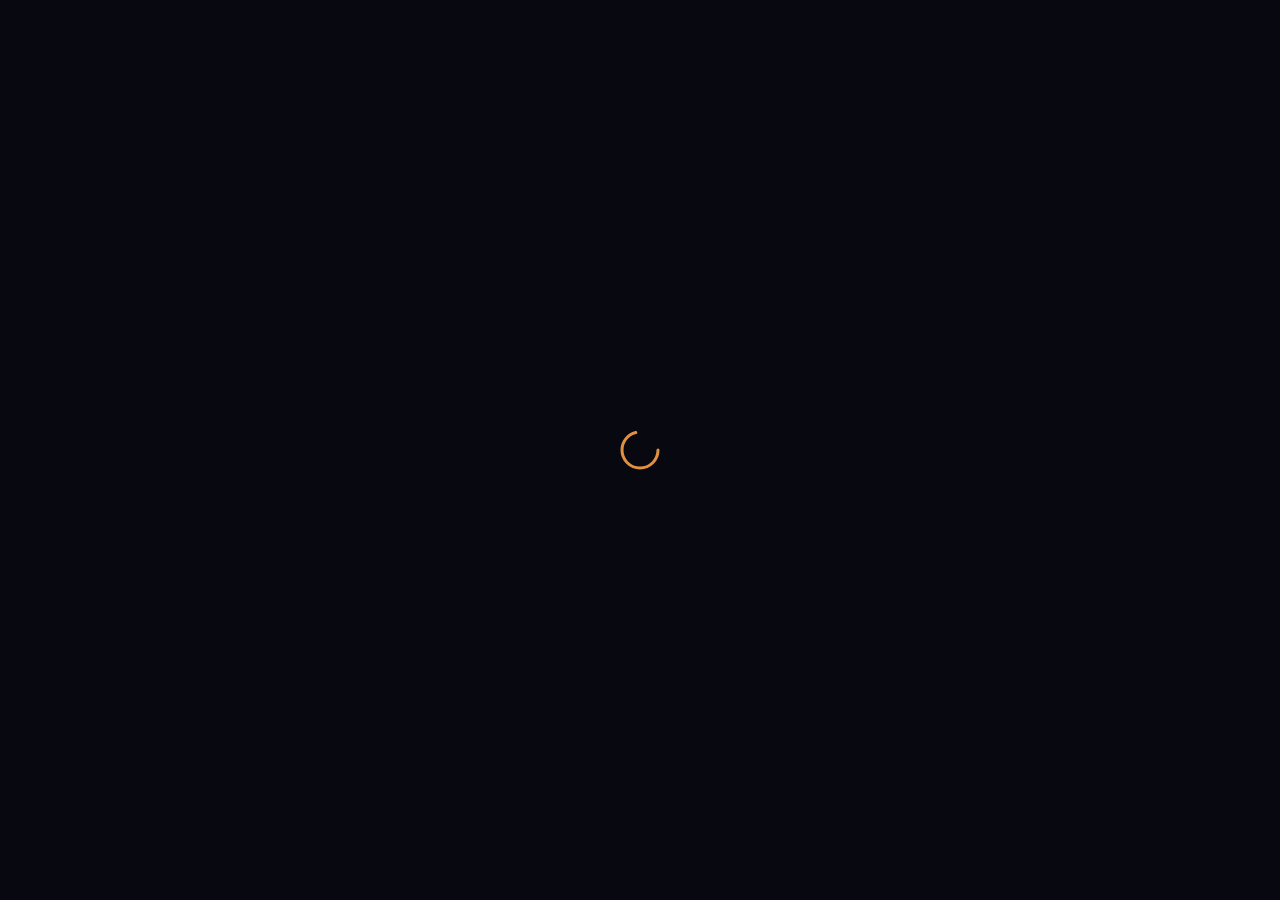
==== commit 220bab0f: "sync" ====
--- a/index.html
+++ b/index.html
@@ -99,14 +99,15 @@
       </div>
     </div>
     <!-- `async` + placed ahead of js/main.js on purpose: on a slow connection the
-         full app module graph (tooltip.js, tree.js, config.js, …) can take a
-         while to arrive, but this only needs the small notes.js file, so the
-         note shows up long before the spinner would otherwise hide. Renders
-         inline with `marked` (already loaded as a classic script above)
-         instead of importing markdown.js, which would drag in config.js
-         just for this one lightweight use. -->
+         full app module graph (tooltip.js, tree.js, load-config.js, …) can
+         take a while to arrive, but this only needs the small
+         js/load-notes.js + its resolved *.notes.js, so the note shows up
+         long before the spinner would otherwise hide. Renders inline with
+         `marked` (already loaded as a classic script above) instead of
+         importing markdown.js, which would drag in the full config just for
+         this one lightweight use. -->
     <script type="module" async>
-      import { notes } from './notes.js';
+      import { notes } from './js/load-notes.js';
       import { NOTES } from './js/constants.js';
       const STORAGE_KEY = 'showNotesOnStartup';
       const showOnStartup =
--- a/css/base.css
+++ b/css/base.css
@@ -28,10 +28,18 @@
   border-radius: 2px;
 }
 
-/* <note id="..."> reference — see processNoteTags in markdown.js and
-   note-link-popup.js */
+/* <note id="..."> / <tip id="..."> reference — see processNoteTags/
+   processTipTags in markdown.js and note-link-popup.js.
+   Default color is CONTEXTUAL: --perk-accent-color is set on <html> by
+   tooltip.js's showTooltip() (the same hex as that perk's header square)
+   and removed by hideTooltip(), so a ref rendered while some perk's
+   tooltip is open picks up THAT perk's color automatically, everywhere
+   (main tooltip, secondary win-* windows, any note/tip popup cascaded from
+   them) — no color threaded through the render pipeline itself. Falls back
+   to the original purple (#9868d8) when no perk tooltip is open (e.g. the
+   startup default.notes.js popup, sidebar/dangers text). */
 .inline-note-ref {
-  color: #9868d8;
+  color: var(--perk-accent-color, #9868d8);
   /* 🔍 rendered into an inline SVG data URI — cursor has no built-in
      magnifying-glass keyword, only zoom-in/zoom-out (with a +/-), so a
      custom image is the only way to show this exact emoji. 12 12 centers
@@ -41,14 +49,31 @@
     url("data:image/svg+xml,%3Csvg xmlns='http://www.w3.org/2000/svg' width='24' height='24' font-size='20'%3E%3Ctext y='18'%3E%F0%9F%94%8D%3C/text%3E%3C/svg%3E")
       12 12,
     pointer;
-  border-bottom: 1px dotted rgba(152, 104, 216, 0.55);
+  /* rgba(var(...)), not color-mix() — html2canvas (PNG export, an old
+     unmaintained vendored lib) throws on color-mix() computed values.
+     -r/-g/-b are the same color's channels split out as plain numbers,
+     set alongside --perk-accent-color itself (tree.js/tooltip.js). */
+  border-bottom: 1px dotted rgba(var(--perk-accent-r, 152), var(--perk-accent-g, 104), var(--perk-accent-b, 216), 0.55);
   transition:
     color 0.15s,
     border-color 0.15s;
 }
 .inline-note-ref:hover {
+  filter: brightness(1.25);
+}
+
+/* <tip>/<note> ... color="main"> — explicit escape hatch back to the
+   original fixed purple, ignoring whatever --perk-accent-color is active.
+   Two classes beats the plain .inline-note-ref rule on specificity, so no
+   !important needed. Parsed in markdown.js's buildNoteRefSpan. */
+.inline-ref--main {
+  color: #9868d8;
+  border-bottom-color: rgba(152, 104, 216, 0.55);
+}
+.inline-ref--main:hover {
   color: #b490f0;
   border-bottom-color: #b490f0;
+  filter: none;
 }
 
 /* ── CUSTOM SCROLLBAR ── */
--- a/css/notes.css
+++ b/css/notes.css
@@ -1,4 +1,4 @@
-/* ── STARTUP NOTE popup (notes.js) ──
+/* ── STARTUP NOTE popup (default.notes.js) ──
    z-index sits above #page-loader (9999) on purpose: an inline script in
    index.html shows this same element early, while the loader is still up,
    so the loading-screen tip and the post-load popup are literally the same
@@ -258,3 +258,35 @@
   text-overflow: ellipsis;
   white-space: nowrap;
 }
+
+/* .note-link-popup's title-box accent defaults to whatever perk tooltip is
+   currently open (--perk-accent-color, set by tooltip.js's showTooltip() —
+   see base.css's .inline-note-ref for the fuller explanation), falling back
+   to the original gold when no perk tooltip is open. Overrides the shared
+   .notes-title-box rule (base.css) which #notes-popup — the unrelated
+   random-tip-on-load startup popup — keeps unchanged, always gold. */
+.note-link-popup .notes-title-box {
+  /* rgba(var(...)), not color-mix() — see the matching comment in
+     base.css's .inline-note-ref; html2canvas's PNG export throws on
+     color-mix() computed values. #c8a038 = rgb(200, 160, 56), the
+     fallback channels below. */
+  background: linear-gradient(
+    120deg,
+    rgba(var(--perk-accent-r, 200), var(--perk-accent-g, 160), var(--perk-accent-b, 56), 0.18) 0%,
+    rgba(var(--perk-accent-r, 200), var(--perk-accent-g, 160), var(--perk-accent-b, 56), 0.07) 100%
+  );
+  border-bottom: 1px solid rgba(var(--perk-accent-r, 200), var(--perk-accent-g, 160), var(--perk-accent-b, 56), 0.45);
+  color: var(--perk-accent-color, #c8a038);
+}
+/* color="main" on the trigger ref (.inline-ref--main, markdown.js) forces
+   the popup back to the fixed purple regardless of the ambient perk color —
+   see openLinkPopup's forceMain in note-link-popup.js. */
+.note-link-popup--main .notes-title-box {
+  background: linear-gradient(
+    120deg,
+    rgba(152, 104, 216, 0.18) 0%,
+    rgba(152, 104, 216, 0.07) 100%
+  );
+  border-bottom: 1px solid rgba(152, 104, 216, 0.45);
+  color: #9868d8;
+}
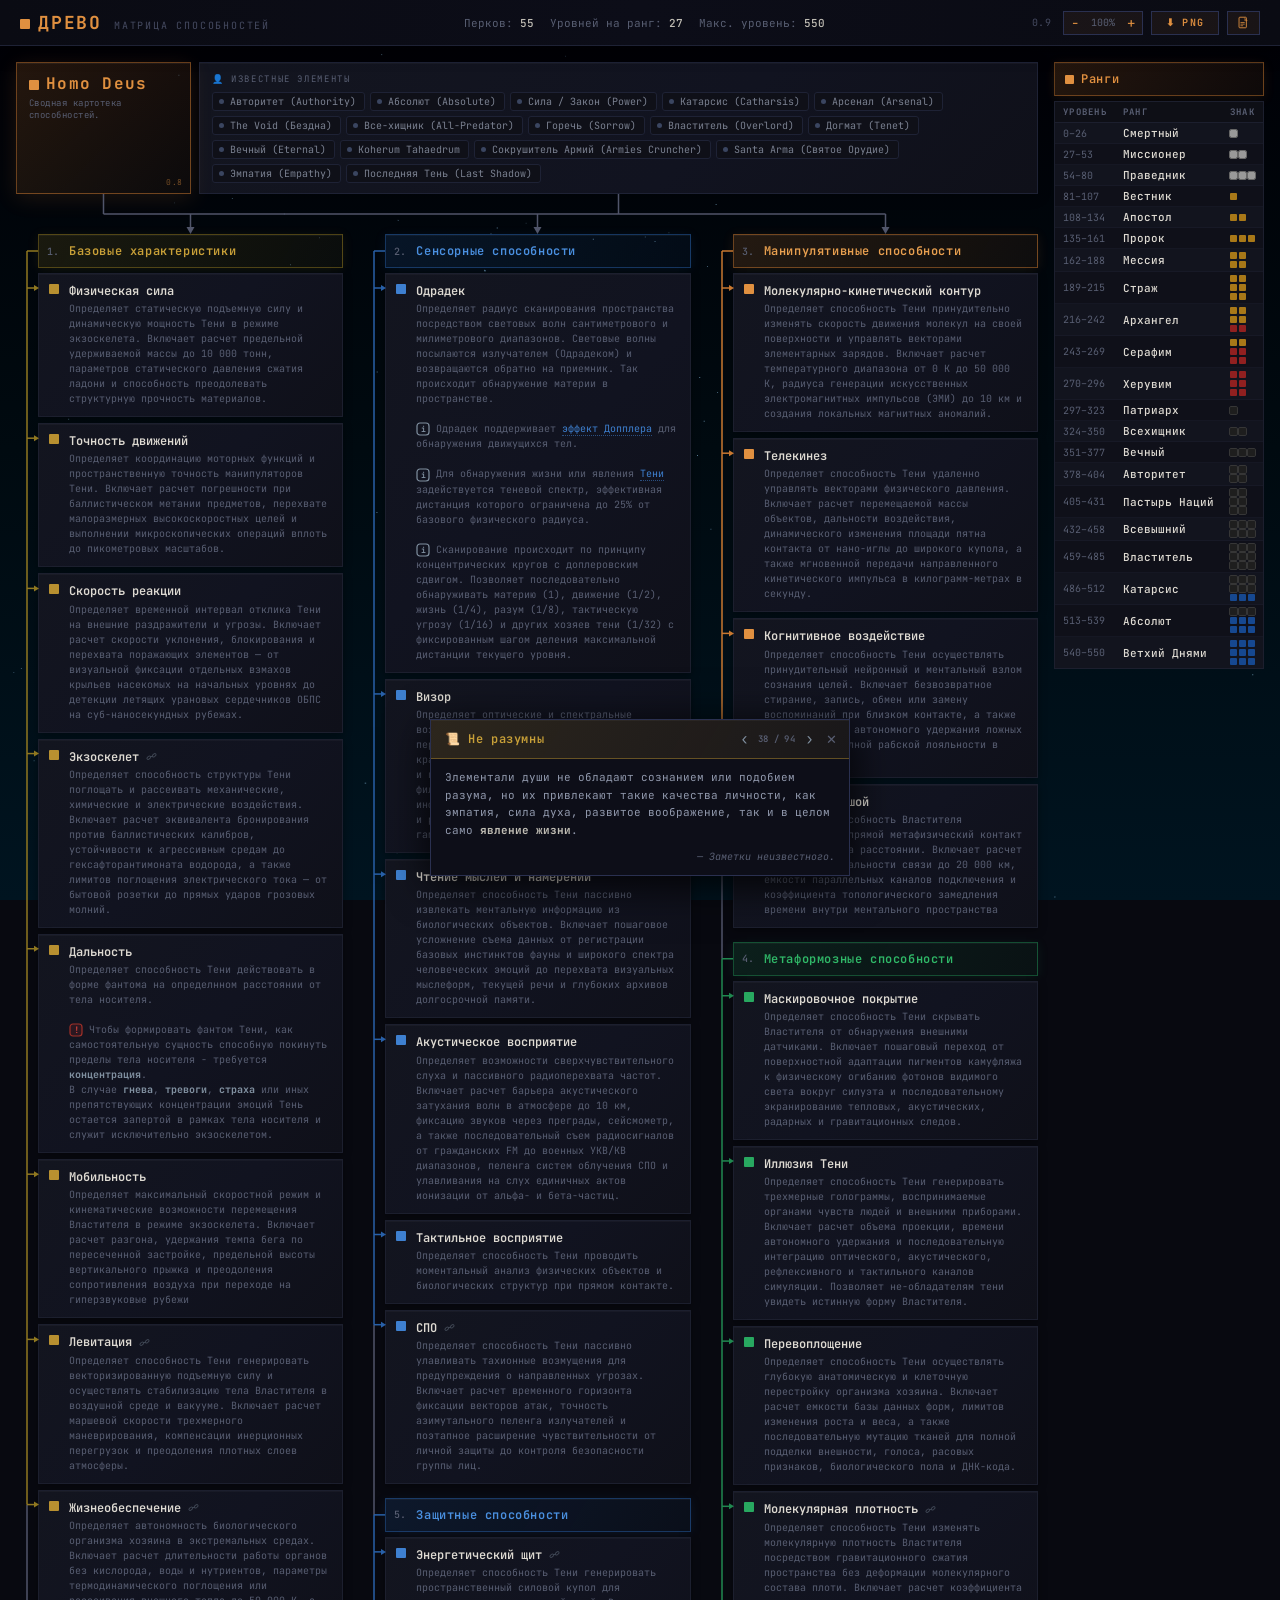
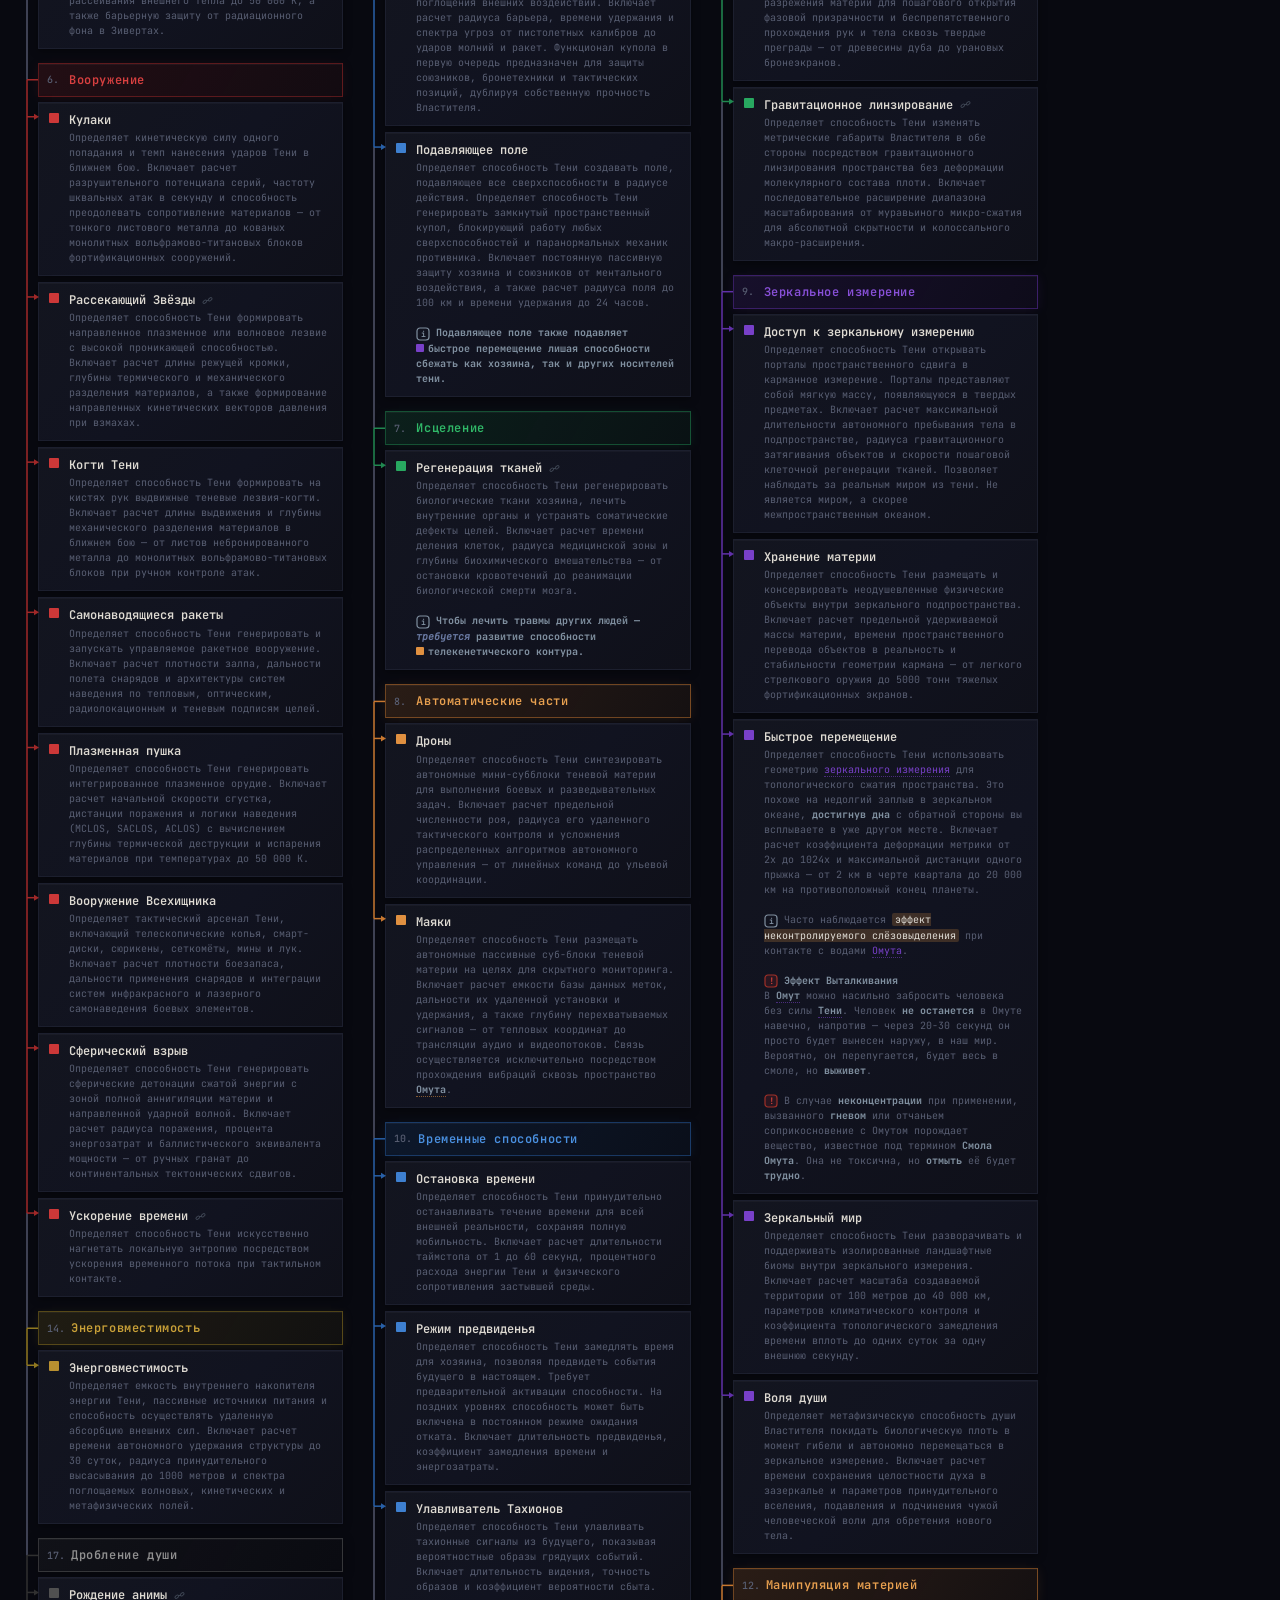
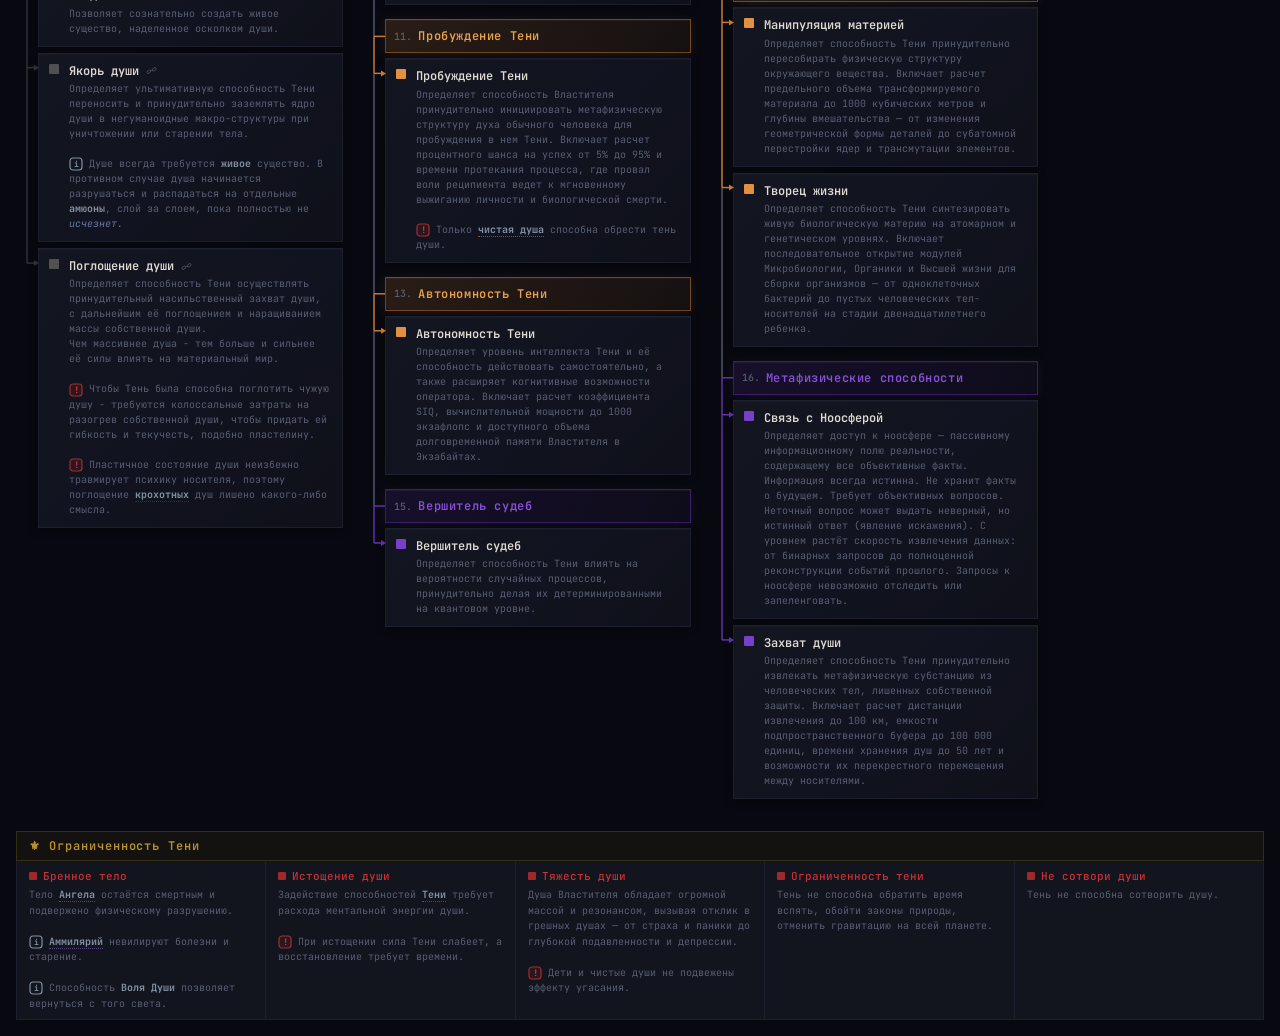
==== commit c8f5bbcd: "Sync notes" ====
--- a/index.html
+++ b/index.html
@@ -80,10 +80,11 @@
       <div class="notes-title-box">
         <span id="notes-title"></span>
         <div class="notes-header-actions">
-          <button class="notes-nav notes-nav-prev" id="notes-prev" title="Предыдущая">
+          <button class="notes-nav notes-nav-prev" id="notes-prev" title="Предыдущая (←)">
             ‹
           </button>
-          <button class="notes-nav notes-nav-next" id="notes-next" title="Следующая">
+          <span class="notes-counter" id="notes-counter"></span>
+          <button class="notes-nav notes-nav-next" id="notes-next" title="Следующая (→)">
             ›
           </button>
           <button class="notes-close" id="notes-close" title="Закрыть">✕</button>
--- a/css/windows.css
+++ b/css/windows.css
@@ -13,8 +13,10 @@
 }
 .win-img-content {
   display: flex;
-  align-items: center;
-  justify-content: center;
+  flex-direction: column;
+  align-items: center;
+  justify-content: center;
+  gap: 0.5rem;
   padding:  0.625rem;
   overflow-y: hidden;
   overflow-x: hidden;
@@ -22,9 +24,34 @@
   min-height:  0;
   position: relative;
 }
+/* description text (an img entry's `desc`, markdown) below the media —
+   reuses .win-extra-content's markdown typography (p/h1-h3/strong/em/code/
+   pre/ul/ol/li/blockquote/hr/table, declared further down this file)
+   instead of duplicating those rules; this selector's higher specificity
+   only overrides the handful of properties there that assumed being the
+   window's SOLE content (flex:1 sizing, zero padding/overflow) rather than
+   a block sitting below an image. */
+.win-img-content .win-img-desc {
+  flex: 0 0 auto;
+  overflow-y: visible;
+  min-height: auto;
+  width: 100%;
+  padding-top: 0.5rem;
+  border-top: 1px solid #1e2235;
+}
+.win-img-content .win-img-desc p:first-child {
+  padding-top: 0;
+}
 /* only enable scroll when pinContentHeight explicitly decides media overflows */
 .win-img-content.needs-scroll {
   overflow-y: auto;
+  /* the default `center` (above) would center the OVERFLOWING content as a
+     whole, pushing its top — i.e. the image itself — above the visible
+     area and out of reach on load (scrollTop starts at 0, and this
+     container never auto-scrolls upward to reveal it). Top-align instead
+     so the image is always the first thing visible, with only the
+     overflowing `desc` requiring a scroll to read the rest of. */
+  justify-content: flex-start;
 }
 /* loading spinner shown in img-content/img2-content while media is fetching */
 .media-loading-wrap {
@@ -60,6 +87,21 @@
   width:  auto;
   height:  auto;
   object-fit: contain;
+  border-radius: 2px;
+  /* never let flexbox shrink the image to make room for a `desc` block
+     below it — the image must always render at its full intended size
+     (still bounded by max-width/max-height above); an oversized `desc` is
+     what scrolls (see .needs-scroll), not the image shrinking to compensate. */
+  flex-shrink: 0;
+}
+/* a snippet's embedded .html page — no natural aspect ratio like img/video,
+   so it just fills whatever height runLayout's sizing (see parseSnippetSize
+   in tooltip.js) gave the box, same idea as height:'maximum' on an image. */
+.win-img-content iframe {
+  width: 100%;
+  height: 100%;
+  flex-shrink: 0;
+  border: none;
   border-radius: 2px;
 }
 /* applied via JS when natural content height exceeds the available space:
@@ -203,6 +245,52 @@
   color: #e09040;
 }
 
+/* ── SNIPPET LIGHTBOX (fullScreen:true "expand" button) — mirrors the
+   video lightbox above exactly, just for an iframe instead of a video ── */
+#snippet-lightbox-backdrop {
+  display: none;
+  position: fixed;
+  inset: 0;
+  z-index: 900;
+  background: rgba(4, 4, 8, 0.88);
+  align-items: center;
+  justify-content: center;
+}
+#snippet-lightbox-backdrop.visible {
+  display: flex;
+}
+#snippet-lightbox-iframe {
+  width: 82vw;
+  height: 82vh;
+  border: 1px solid #2a3050;
+  border-radius: 3px;
+  box-shadow: 0 12px 60px rgba(0, 0, 0, 0.9);
+  background: #fff;
+}
+#snippet-lightbox-close {
+  position: absolute;
+  top: 22px;
+  right: 28px;
+  width:  2rem;
+  height:  2rem;
+  border-radius: 3px;
+  background: rgba(13, 14, 24, 0.85);
+  border: 1px solid #2a3050;
+  color: #c0bdb4;
+  font-size: 0.9375rem;
+  display: flex;
+  align-items: center;
+  justify-content: center;
+  cursor: pointer;
+  transition:
+    border-color 0.15s,
+    color 0.15s;
+}
+#snippet-lightbox-close:hover {
+  border-color: #e09040;
+  color: #e09040;
+}
+
 /* ── slider dots (used when imgs[] has >=2 items and slider:true) ── */
 #img-dots {
   display: none;
--- a/css/notes.css
+++ b/css/notes.css
@@ -90,6 +90,16 @@
 }
 .notes-nav:hover {
   color: #c8a038;
+}
+
+.notes-counter {
+  color: #585e72;
+  font-size: 0.5625rem;
+  font-family: 'JetBrains Mono', monospace;
+  letter-spacing: 0.03em;
+  white-space: nowrap;
+  padding: 0 0.125rem;
+  user-select: none;
 }
 
 .notes-close {
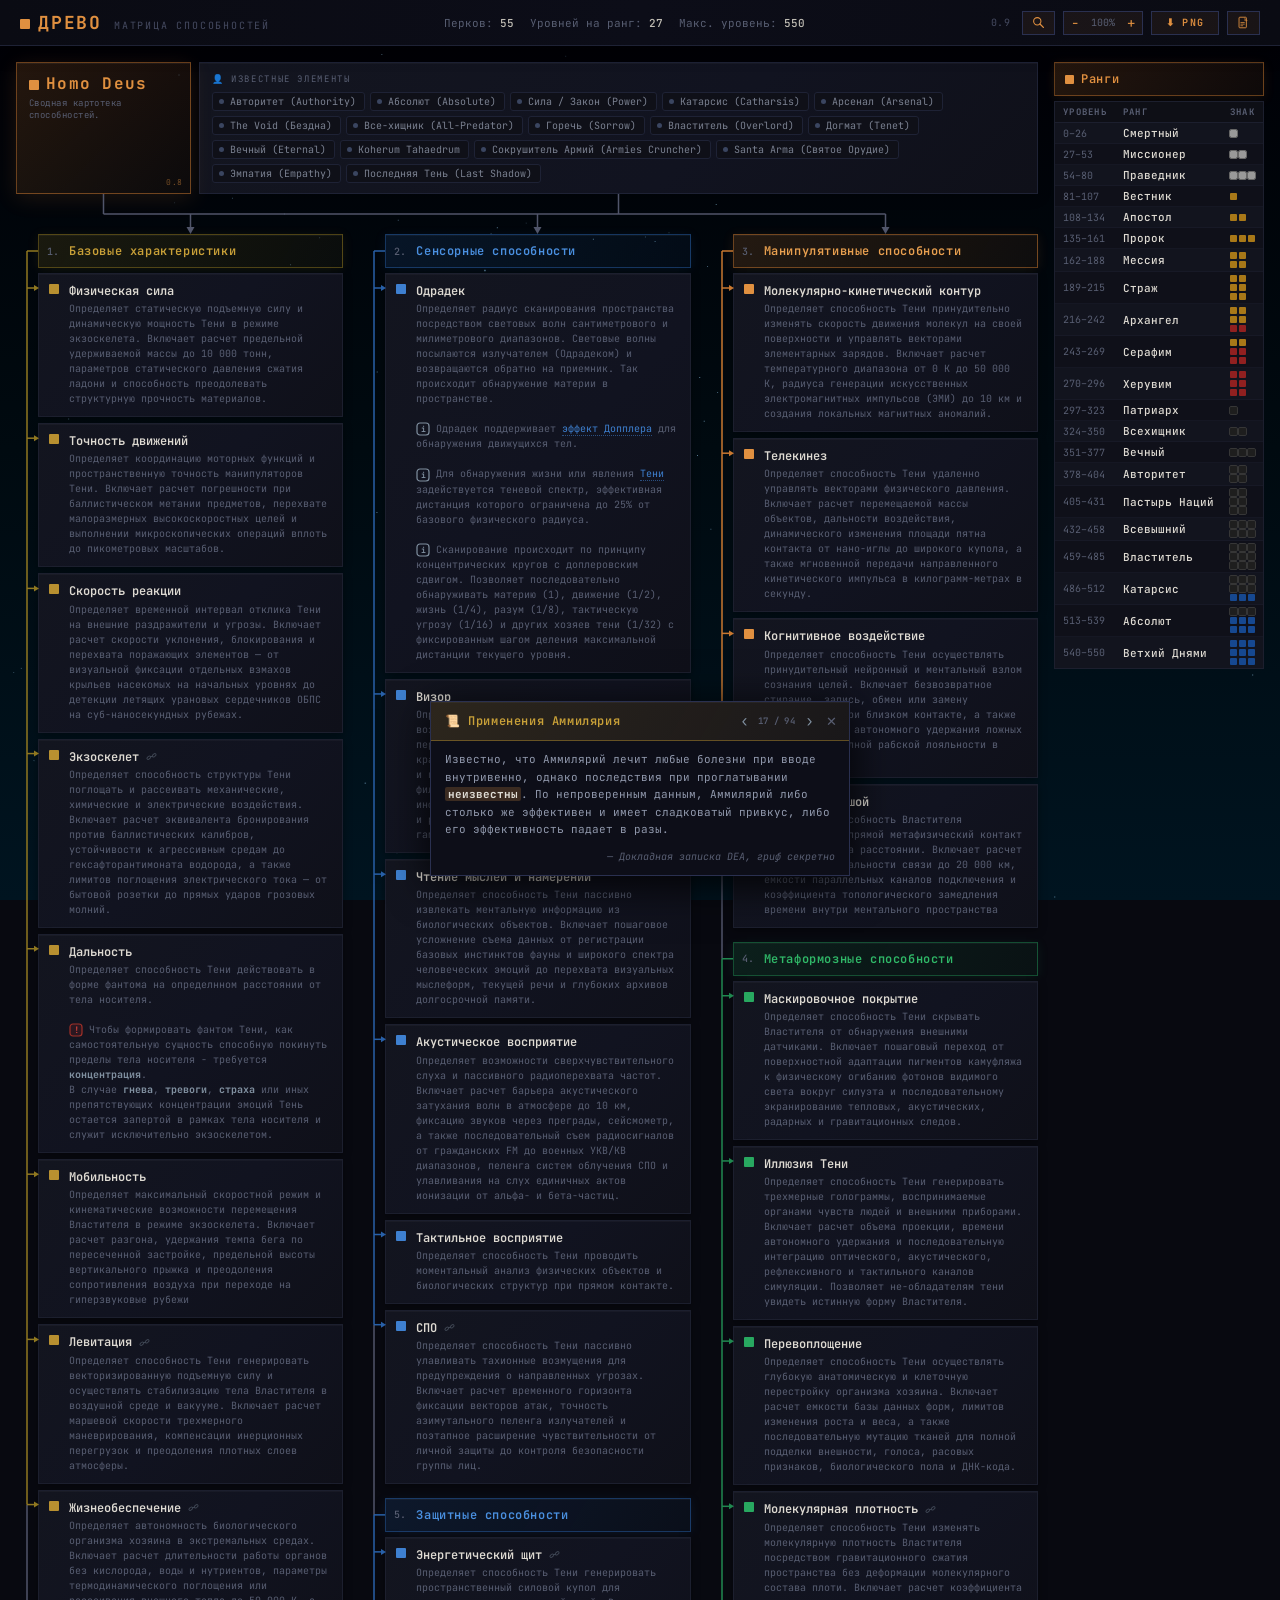
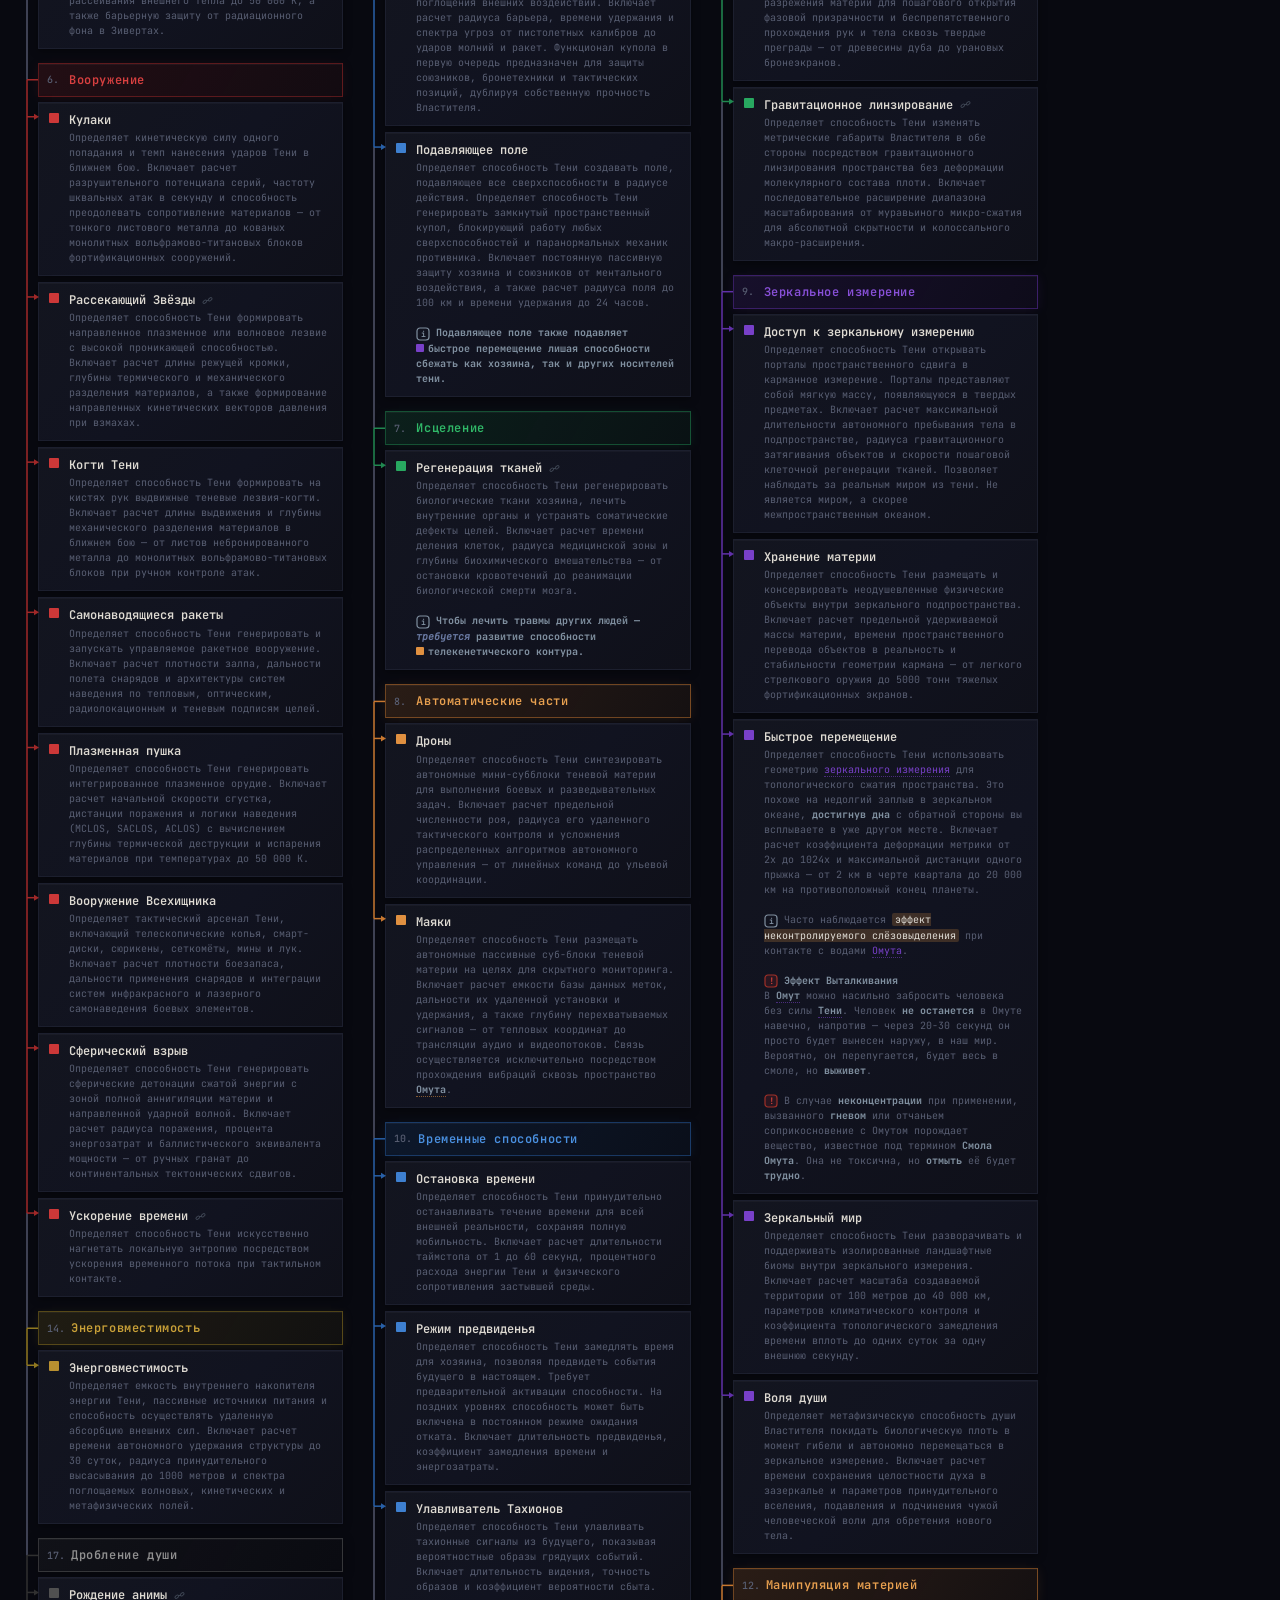
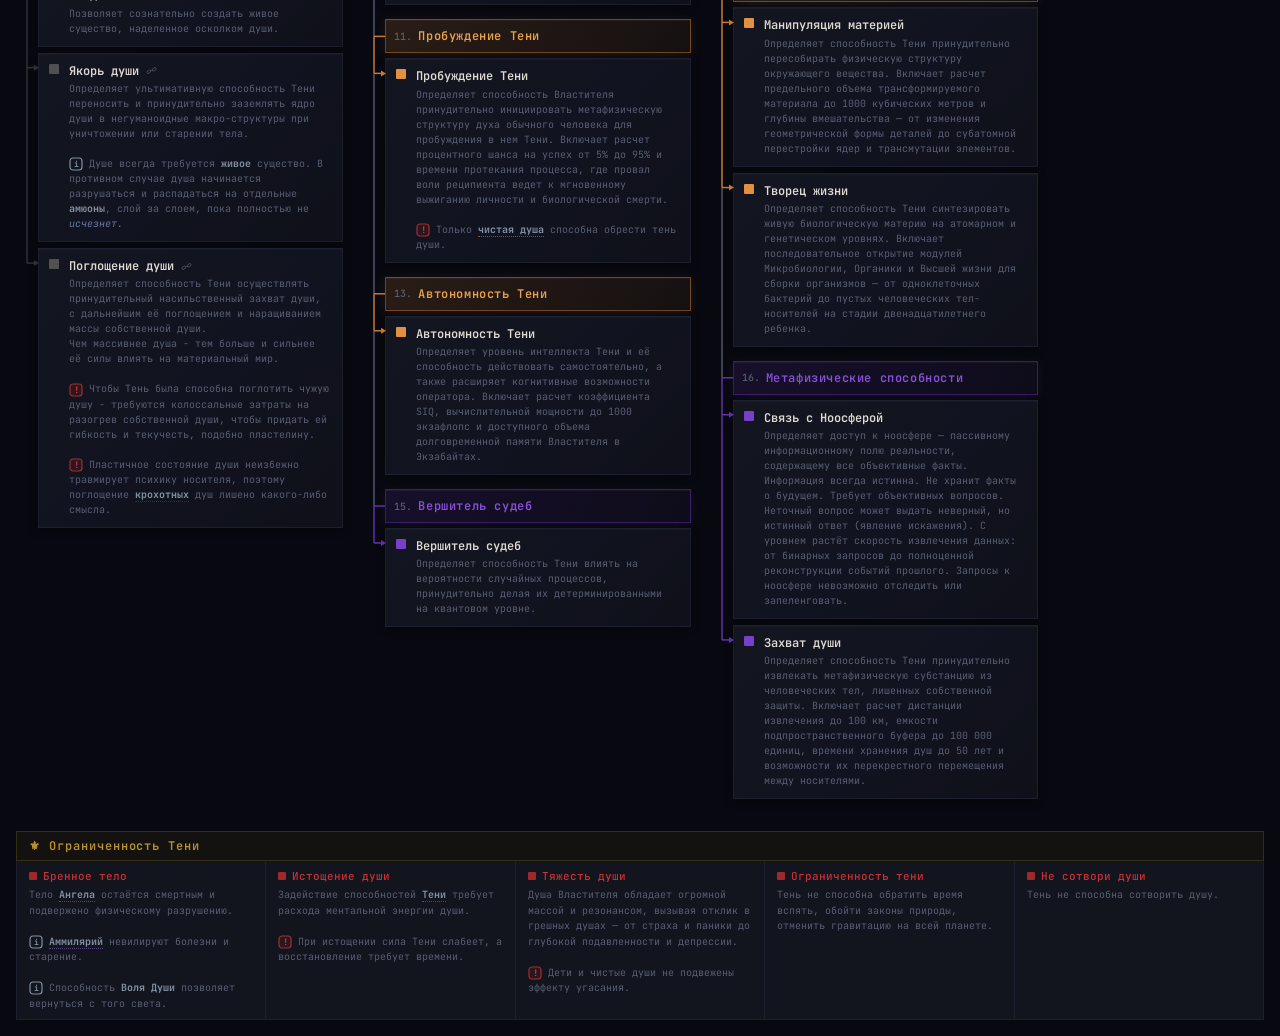
==== commit 98cf8797: "search" ====
--- a/index.html
+++ b/index.html
@@ -61,6 +61,7 @@
     <link rel="stylesheet" href="css/loader.css" />
     <link rel="stylesheet" href="css/license.css" />
     <link rel="stylesheet" href="css/notes.css" id="notes-css" />
+    <link rel="stylesheet" href="css/search.css" />
     <link rel="stylesheet" href="css/mobile.css" />
   </head>
   <body>
@@ -201,6 +202,37 @@
       <div class="tb-right">
         <span id="exp-st"></span>
         <span class="tb-app-version" title="Версия программы">0.9</span>
+        <button
+          class="btn"
+          id="search-toolbar"
+          title="Поиск"
+          style="padding: 5px 9px"
+        >
+          <svg
+            viewBox="0 0 16 16"
+            width="13"
+            height="13"
+            style="vertical-align: middle"
+          >
+            <circle
+              cx="6.5"
+              cy="6.5"
+              r="4.5"
+              fill="none"
+              stroke="#e09040"
+              stroke-width="1.3"
+            />
+            <line
+              x1="9.8"
+              y1="9.8"
+              x2="14"
+              y2="14"
+              stroke="#e09040"
+              stroke-width="1.6"
+              stroke-linecap="round"
+            />
+          </svg>
+        </button>
         <div class="zoom-controls" title="Масштаб интерфейса">
           <button class="zoom-btn" id="zoom-out" title="Уменьшить масштаб">
             −
@@ -409,6 +441,35 @@
       </div>
     </div>
 
+    <!-- SEARCH modal — live filter across abilities/combos/notes/wiki-articles -->
+    <div id="search-overlay"></div>
+    <div id="search-modal">
+      <div class="tt-header">
+        <span>🔍 Поиск</span>
+        <button class="tt-close" onclick="hideSearchModal()" title="Закрыть">
+          ✕
+        </button>
+      </div>
+      <div id="search-input-row">
+        <input
+          type="text"
+          id="search-input"
+          placeholder="Введите запрос…"
+          autocomplete="off"
+        />
+      </div>
+      <div id="search-results"></div>
+      <div id="search-pager">
+        <button class="notes-nav" id="search-prev" title="Предыдущие">
+          ‹
+        </button>
+        <span class="notes-counter" id="search-counter"></span>
+        <button class="notes-nav" id="search-next" title="Следующие">
+          ›
+        </button>
+      </div>
+    </div>
+
     <script type="module" src="js/main.js"></script>
     <div id="audio-vol-popup">
       <div class="audio-vol-track">
--- a/css/notes.css
+++ b/css/notes.css
@@ -183,6 +183,33 @@
   margin:  0.5rem 0;
   border-radius: 4px;
   border: 1px solid #1e2235;
+}
+/* GFM tables from <file>-sourced content (see resolveFileTags in
+   note-link-popup.js) — marked already parses these into valid <table>
+   markup, they just had no styling here, rendering as illegible unstyled
+   browser defaults against the dark theme. Same visual language as
+   css/windows.css's .win-extra-content table rules, written independently
+   rather than shared — .notes-content covers a separate popup system. */
+.notes-content table {
+  border-collapse: collapse;
+  width:  100%;
+  margin:  0.5rem 0;
+  font-size: 0.625rem;
+}
+.notes-content th {
+  background: #0f1020;
+  border: 1px solid #1e2235;
+  padding:  0.1875rem 0.375rem;
+  color: #8090a0;
+  font-weight: 600;
+  text-align: left;
+}
+.notes-content td {
+  border: 1px solid #1a1d2e;
+  padding:  0.1875rem 0.375rem;
+}
+.notes-content tr:nth-child(even) td {
+  background: rgba(255, 255, 255, 0.02);
 }
 
 /* author — rendered as the last line of .notes-content itself (see
--- a/css/search.css
+++ b/css/search.css
@@ -0,0 +1,150 @@
+/* ── SEARCH / FILTER modal ──
+   Same overlay+centered-box mechanics as #license-overlay/#license-modal
+   (css/license.css) — `.active`/`.visible` class toggling, body scroll
+   lock while open (see js/search-modal.js). Header reuses the shared
+   .tt-header/.tt-close classes (css/tooltip.css) the license modal also
+   reuses, rather than restyling a close button a third time. */
+#search-overlay {
+  display: none;
+  position: fixed;
+  inset: 0;
+  z-index: 610;
+  background: rgba(0, 0, 0, 0);
+  transition: background 0.25s ease;
+  pointer-events: auto;
+}
+#search-overlay.active {
+  display: block;
+  background: rgba(0, 0, 0, 0.65);
+}
+#search-modal {
+  display: none;
+  position: fixed;
+  z-index: 611;
+  left: 50%;
+  top: 50%;
+  transform: translate(-50%, -50%);
+  width: 32rem;
+  max-width: calc(100vw - 4rem);
+  max-height: 82vh;
+  background: #0d0e18;
+  border: 1px solid #2a3050;
+  box-shadow: 0 8px 40px rgba(0, 0, 0, 0.9);
+  flex-direction: column;
+  overflow: hidden;
+}
+#search-modal.visible {
+  display: flex;
+}
+
+#search-input-row {
+  flex-shrink: 0;
+  padding: 0.625rem 0.875rem;
+  border-bottom: 1px solid #1c1f2e;
+}
+#search-input {
+  width: 100%;
+  box-sizing: border-box;
+  background: #0a0b14;
+  border: 1px solid #1e2235;
+  color: #dedad2;
+  font-family: 'JetBrains Mono', monospace;
+  font-size: 0.75rem;
+  padding: 0.4375rem 0.5625rem;
+  outline: none;
+  transition: border-color 0.15s;
+}
+#search-input:focus {
+  border-color: #e09040;
+}
+#search-input::placeholder {
+  color: #454a60;
+}
+
+#search-results {
+  flex: 1;
+  min-height: 0;
+  overflow-y: auto;
+  padding: 0.625rem 0.875rem;
+  display: flex;
+  flex-direction: column;
+  gap: 0.5rem;
+}
+.search-empty {
+  color: #585e72;
+  font-size: 0.6875rem;
+  font-family: 'JetBrains Mono', monospace;
+  text-align: center;
+  padding: 1.5rem 0;
+}
+
+/* one result card — ability/combo (has .search-sq) or note/wiki (no square,
+   .search-card-content alone fills the row). Never markdown-rendered (see
+   design.md) — plain escaped text with matched substrings wrapped in
+   <mark>, kept intentionally lighter than the real detail popups this
+   links out to. */
+.search-card {
+  display: flex;
+  align-items: flex-start;
+  gap: 0.5rem;
+  background: rgba(255, 255, 255, 0.02);
+  border: 1px solid #1e2235;
+  padding: 0.5rem 0.625rem;
+  cursor: pointer;
+  transition:
+    border-color 0.15s,
+    background 0.15s;
+}
+.search-card:hover {
+  background: rgba(255, 255, 255, 0.045);
+  border-color: #2a3050;
+}
+.search-sq {
+  width: 0.5rem;
+  height: 0.5rem;
+  flex-shrink: 0;
+  margin-top: 0.25rem;
+  border-radius: 1px;
+}
+.search-card-content {
+  min-width: 0;
+  flex: 1;
+}
+.search-card-title {
+  font-family: 'JetBrains Mono', monospace;
+  font-size: 0.6875rem;
+  font-weight: 600;
+  color: #c0bdb4;
+  white-space: nowrap;
+  overflow: hidden;
+  text-overflow: ellipsis;
+}
+.search-card-desc {
+  margin-top: 0.1875rem;
+  font-size: 0.625rem;
+  color: #8a9098;
+  line-height: 1.5;
+  display: -webkit-box;
+  -webkit-line-clamp: 3;
+  -webkit-box-orient: vertical;
+  overflow: hidden;
+}
+.search-card-desc mark {
+  background: rgba(224, 144, 64, 0.32);
+  color: #e0c8a8;
+  border-radius: 1px;
+}
+
+#search-pager {
+  flex-shrink: 0;
+  display: flex;
+  align-items: center;
+  justify-content: center;
+  gap: 0.375rem;
+  padding: 0.5rem 0.875rem;
+  border-top: 1px solid #1c1f2e;
+}
+#search-pager .notes-nav:disabled {
+  color: #33384a;
+  cursor: default;
+}
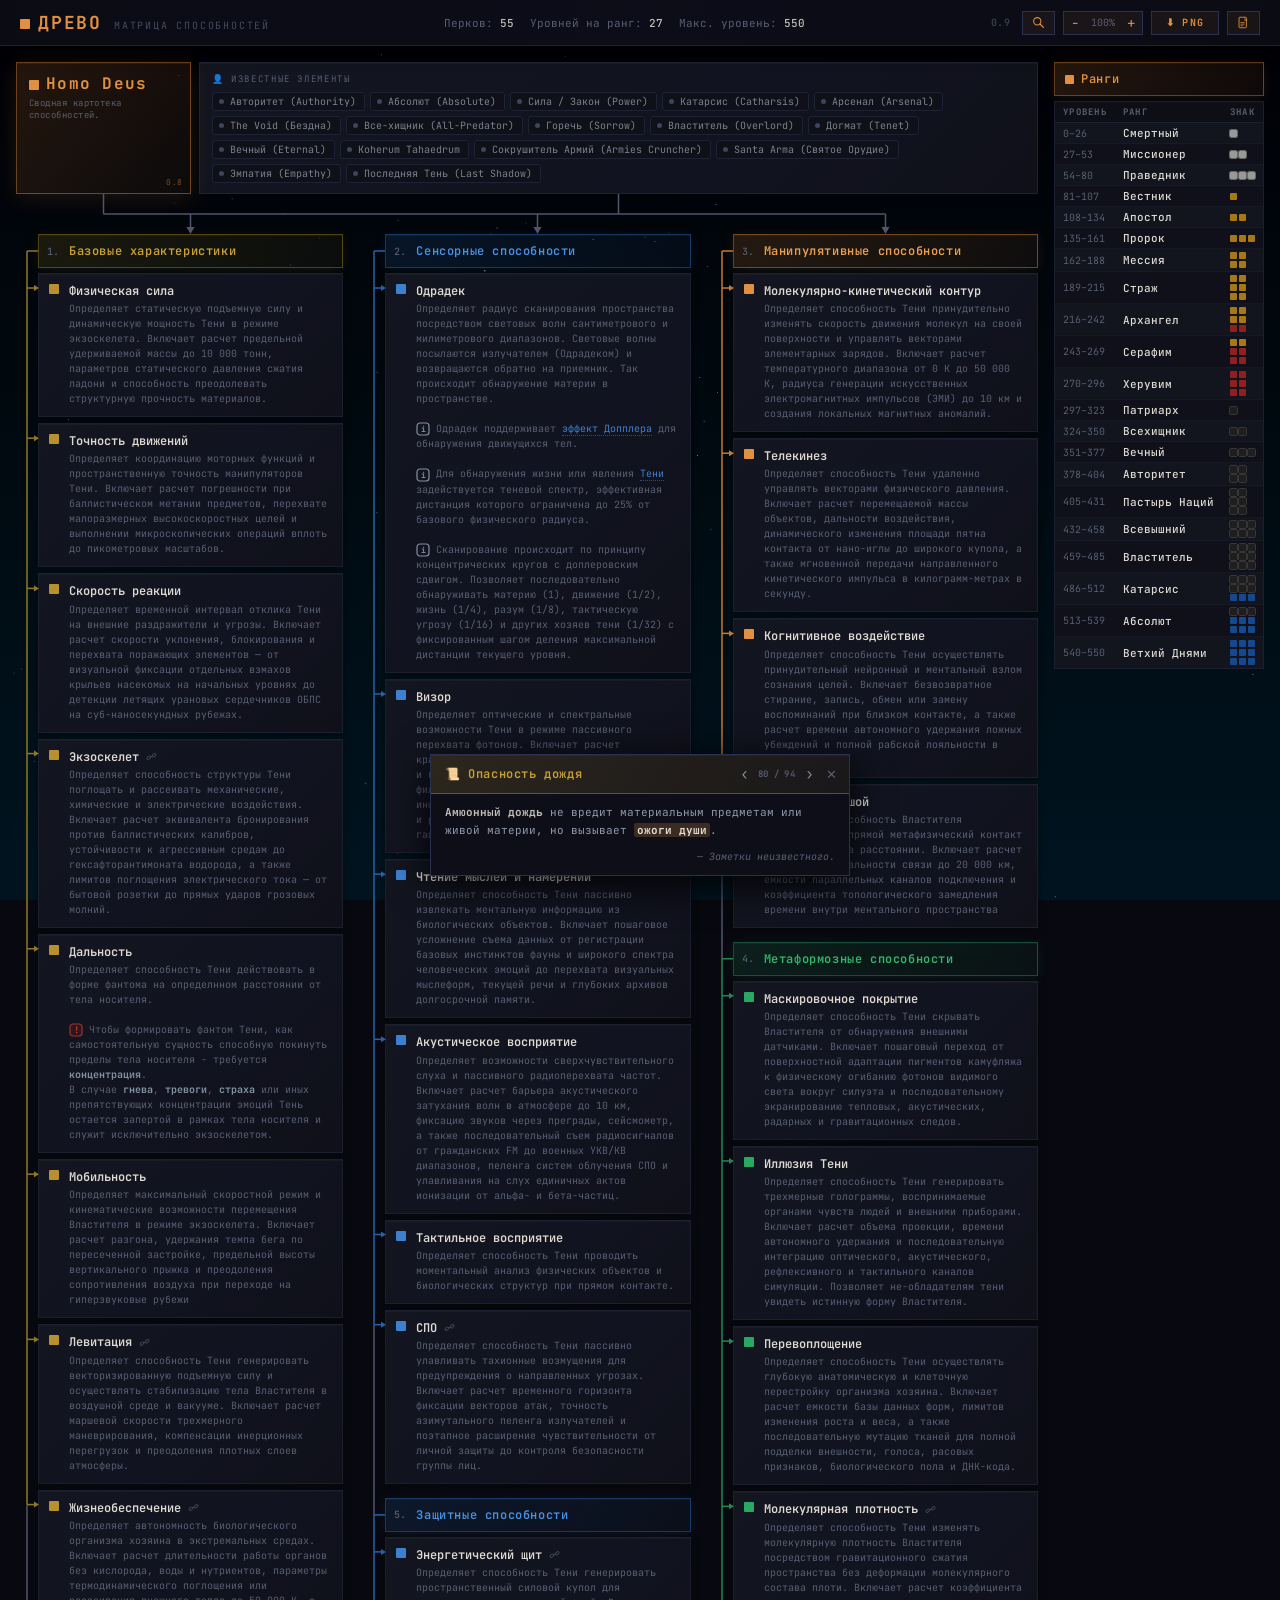
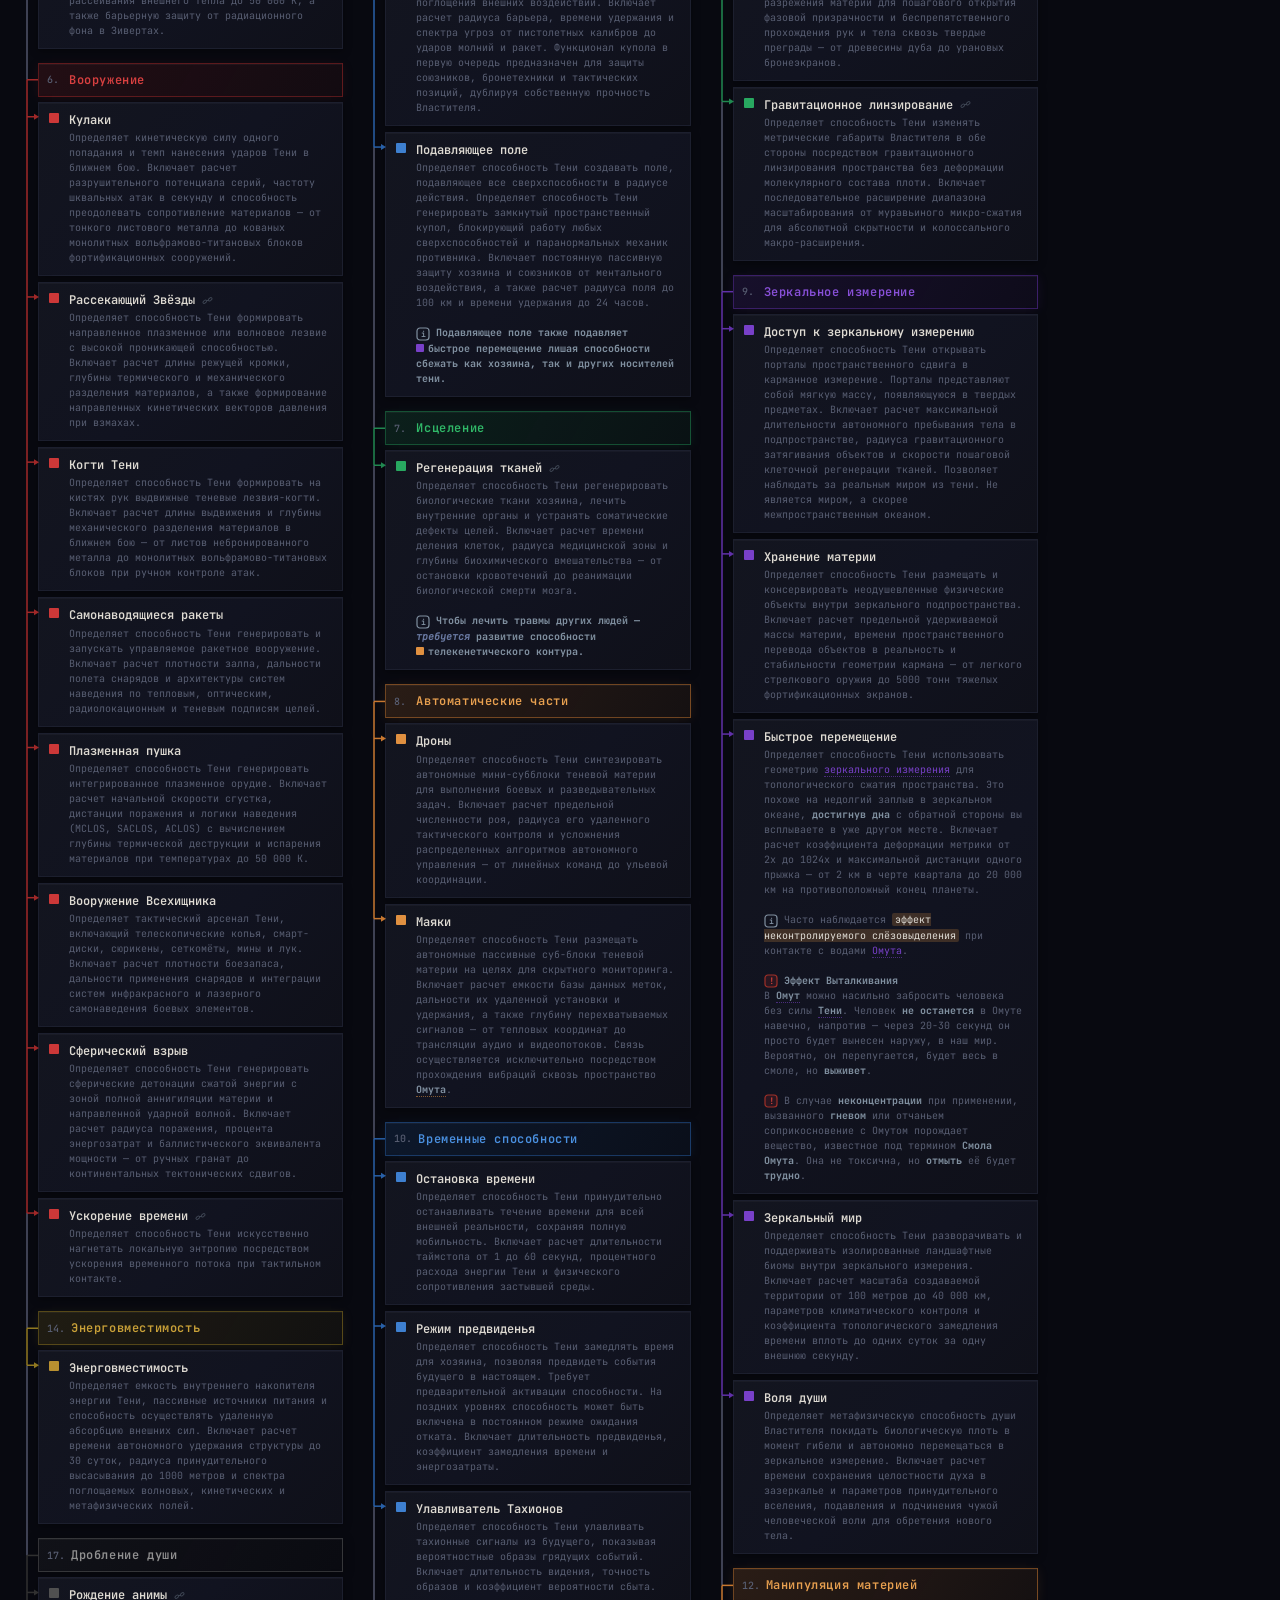
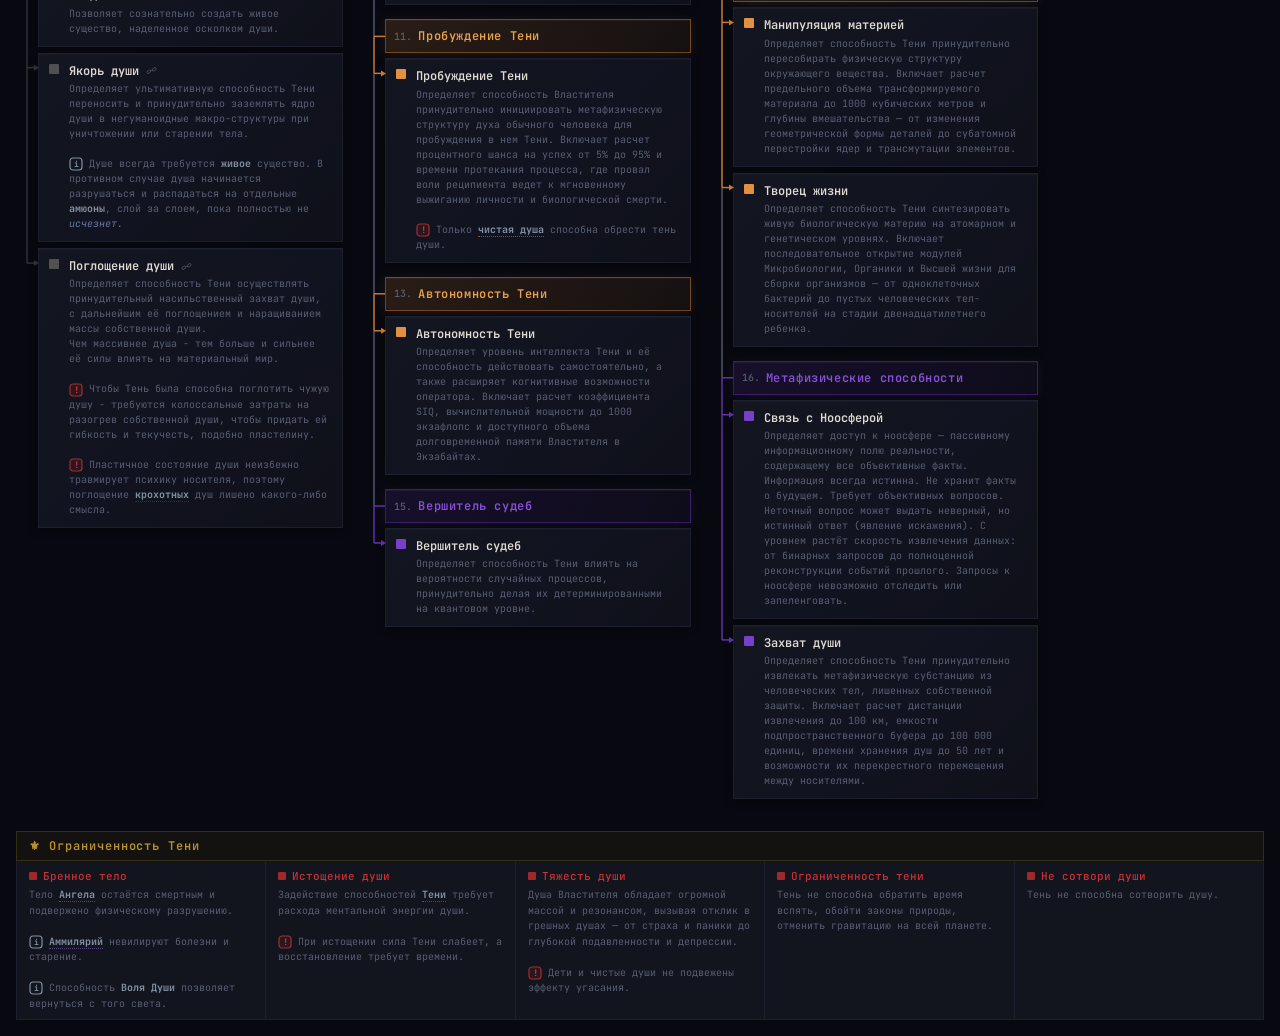
==== commit e23ca7c7: "search" ====
--- a/index.html
+++ b/index.html
@@ -459,14 +459,8 @@
         />
       </div>
       <div id="search-results"></div>
-      <div id="search-pager">
-        <button class="notes-nav" id="search-prev" title="Предыдущие">
-          ‹
-        </button>
+      <div id="search-footer">
         <span class="notes-counter" id="search-counter"></span>
-        <button class="notes-nav" id="search-next" title="Следующие">
-          ›
-        </button>
       </div>
     </div>
 
--- a/css/search.css
+++ b/css/search.css
@@ -135,16 +135,11 @@
   border-radius: 1px;
 }
 
-#search-pager {
+#search-footer {
   flex-shrink: 0;
   display: flex;
   align-items: center;
   justify-content: center;
-  gap: 0.375rem;
   padding: 0.5rem 0.875rem;
   border-top: 1px solid #1c1f2e;
 }
-#search-pager .notes-nav:disabled {
-  color: #33384a;
-  cursor: default;
-}
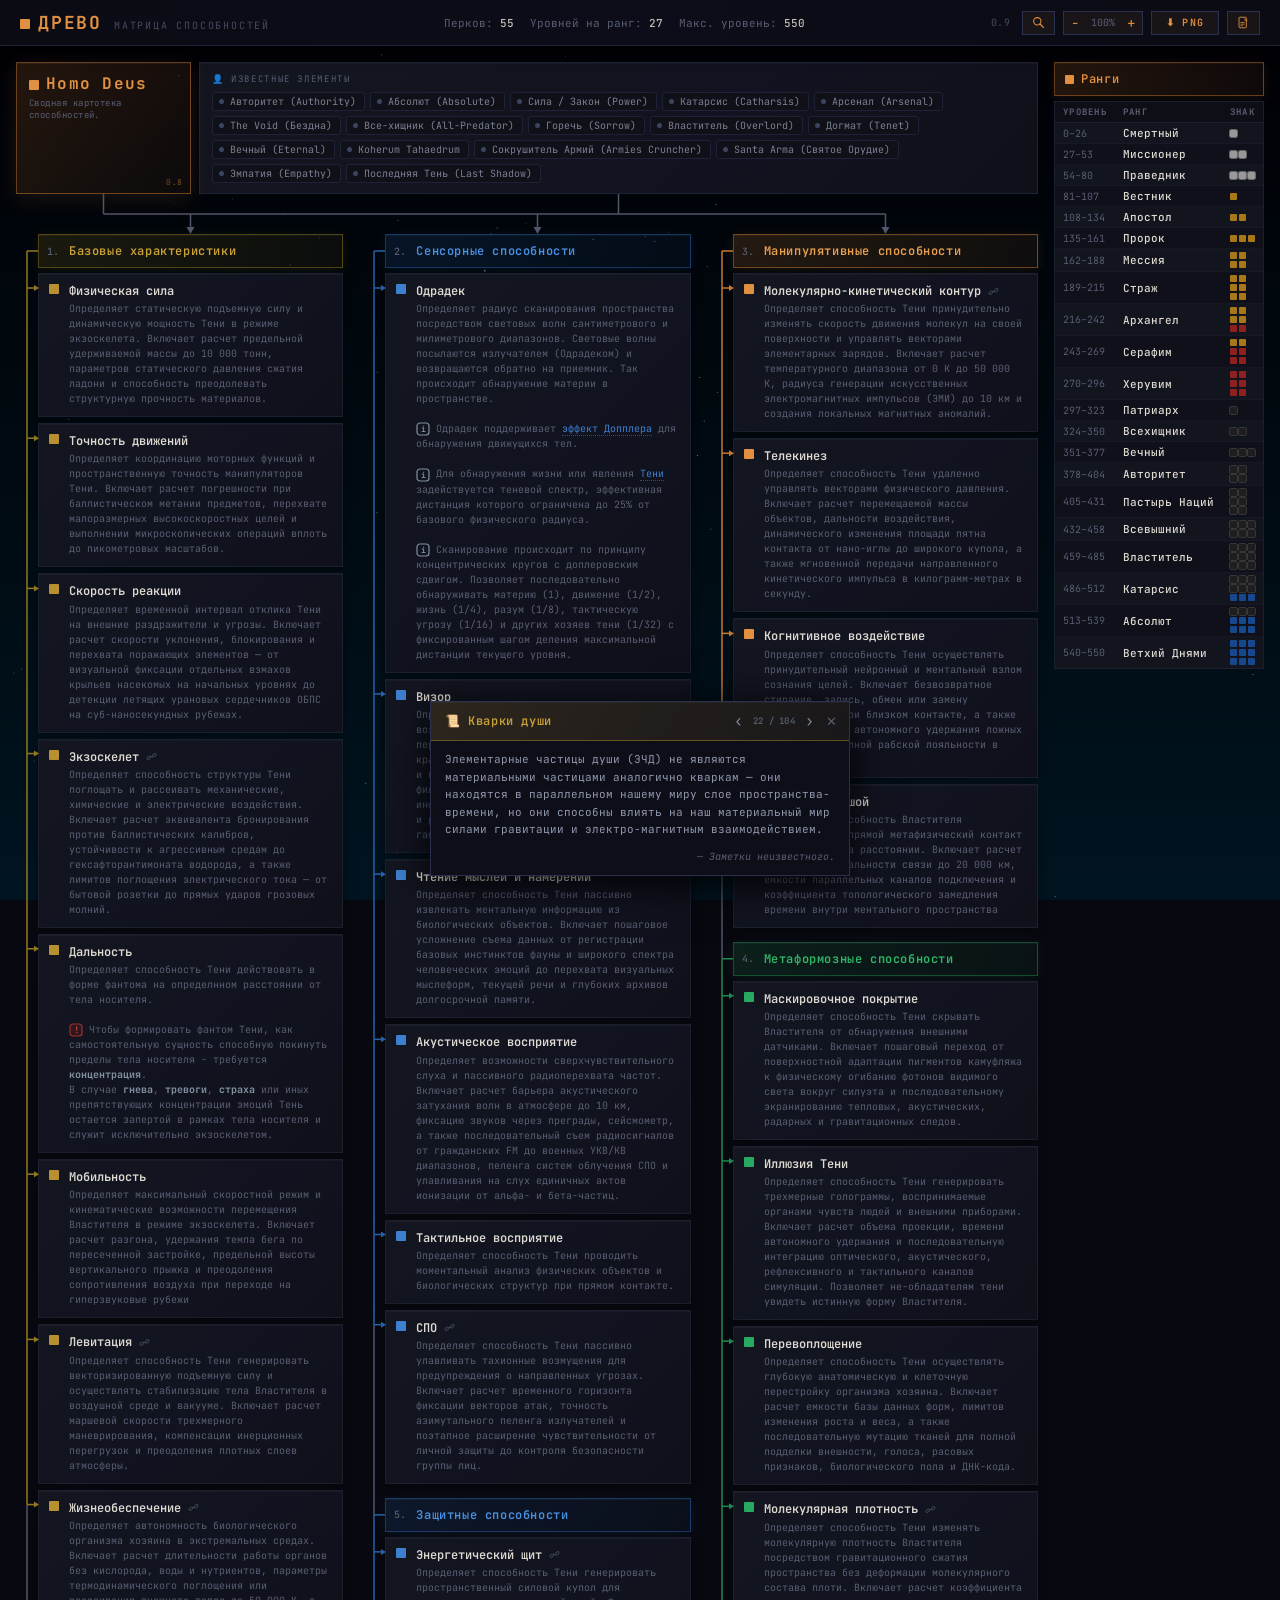
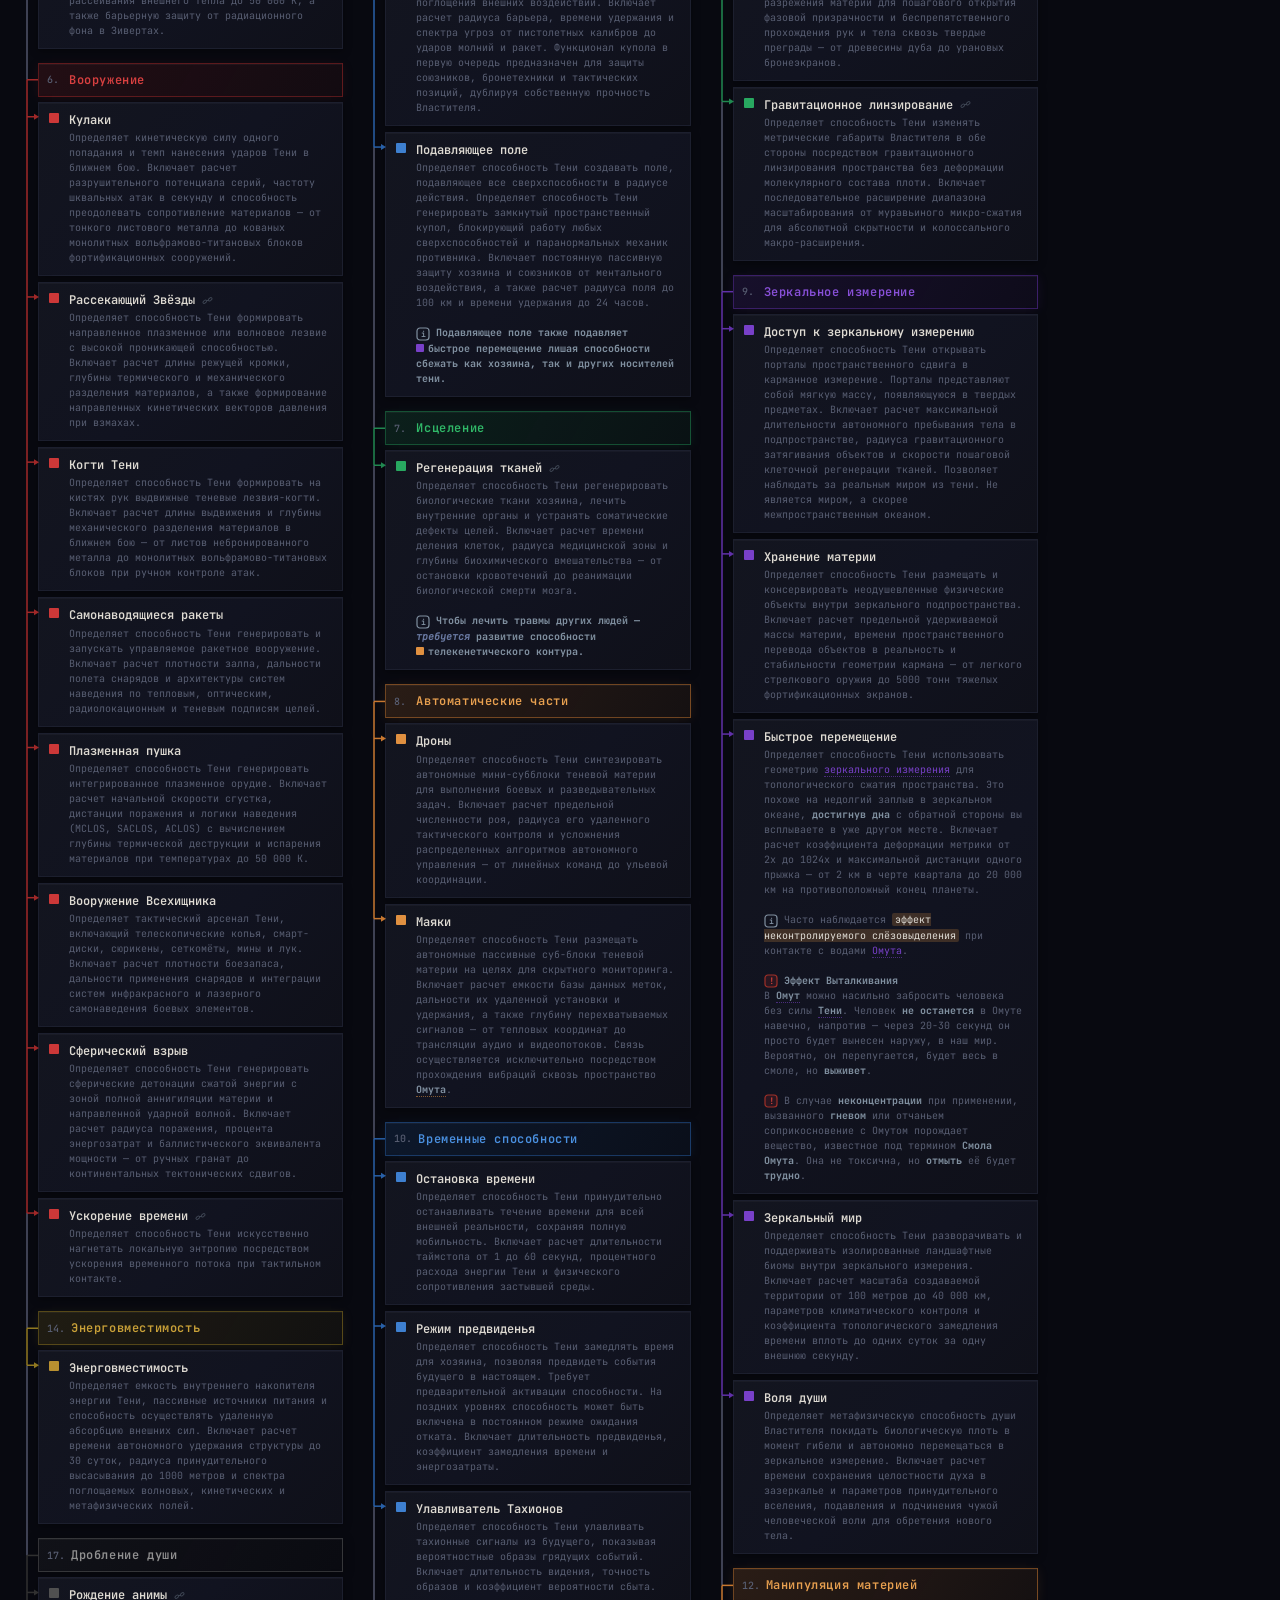
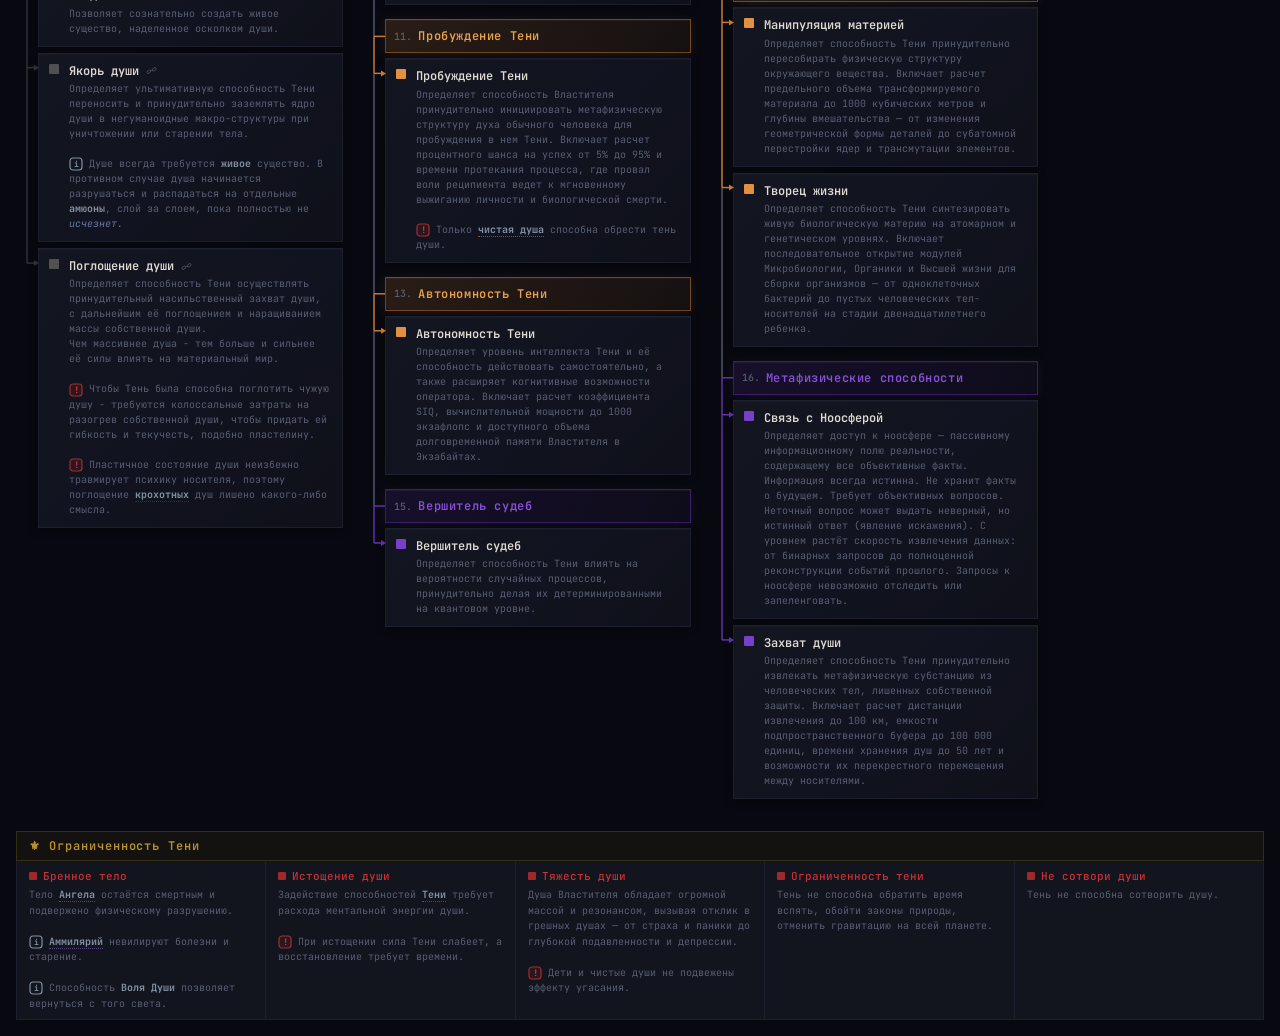
==== commit 0fe6f0eb: "Add type filters (Перки/Комбо/Заметки) to search modal Three checkboxes under the search input, all " ====
--- a/index.html
+++ b/index.html
@@ -458,6 +458,11 @@
           autocomplete="off"
         />
       </div>
+      <div id="search-filters">
+        <label><input type="checkbox" data-filter="ability" checked />Перки</label>
+        <label><input type="checkbox" data-filter="combo" checked />Комбо</label>
+        <label><input type="checkbox" data-filter="note" checked />Заметки</label>
+      </div>
       <div id="search-results"></div>
       <div id="search-footer">
         <span class="notes-counter" id="search-counter"></span>
--- a/css/search.css
+++ b/css/search.css
@@ -61,6 +61,34 @@
   color: #454a60;
 }
 
+#search-filters {
+  flex-shrink: 0;
+  display: flex;
+  gap: 0.875rem;
+  padding: 0.4375rem 0.875rem;
+  border-bottom: 1px solid #1c1f2e;
+  font-family: 'JetBrains Mono', monospace;
+  font-size: 0.625rem;
+  color: #8a9098;
+  user-select: none;
+}
+#search-filters label {
+  display: flex;
+  align-items: center;
+  gap: 0.3125rem;
+  cursor: pointer;
+}
+#search-filters label:hover {
+  color: #c0bdb4;
+}
+#search-filters input[type='checkbox'] {
+  accent-color: #e09040;
+  cursor: pointer;
+  width: 0.6875rem;
+  height: 0.6875rem;
+  margin: 0;
+}
+
 #search-results {
   flex: 1;
   min-height: 0;
@@ -79,10 +107,10 @@
 }
 
 /* one result card — ability/combo (has .search-sq) or note/wiki (no square,
-   .search-card-content alone fills the row). Never markdown-rendered (see
-   design.md) — plain escaped text with matched substrings wrapped in
-   <mark>, kept intentionally lighter than the real detail popups this
-   links out to. */
+   .search-card-content alone fills the row). Description/content is
+   rendered through the same markdown pipeline used everywhere else in the
+   app (see renderDesc in js/search-modal.js) — a genuine preview of the
+   real content, not a plain-text summary. */
 .search-card {
   display: flex;
   align-items: flex-start;
@@ -120,20 +148,90 @@
   text-overflow: ellipsis;
 }
 .search-card-desc {
+  /* adaptive by default: sized to its own real content, no artificial cap
+     — matches .notes-content's own "never padded up, never clipped"
+     convention elsewhere in the app (css/notes.css). Safe to leave
+     uncapped now that the two things that used to inflate height
+     unpredictably — embedded images and tables — are replaced with a
+     one-line placeholder instead of actually rendered (see
+     replaceHeavyMedia in js/search-modal.js). Ability/combo descriptions
+     stay in this uncapped state always; only long note/tip content can
+     earn the .clamped state below (js/search-modal.js measures and adds
+     it — a note/wiki article can run to several thousand characters,
+     unlike anything gameplay-side, and showing all of it inline would
+     make one card dominate the whole results list). */
+  position: relative;
   margin-top: 0.1875rem;
   font-size: 0.625rem;
   color: #8a9098;
   line-height: 1.5;
-  display: -webkit-box;
-  -webkit-line-clamp: 3;
-  -webkit-box-orient: vertical;
+}
+.search-card-desc.clamped {
+  max-height: 9.5rem;
   overflow: hidden;
+  /* room at the bottom for the fade + "…" below so they sit over the last
+     visible line instead of past the clipped edge */
+  padding-bottom: 1rem;
+}
+.search-card-desc.clamped::after {
+  content: '…';
+  position: absolute;
+  left: 0;
+  right: 0;
+  bottom: 0;
+  height: 1.5rem;
+  display: flex;
+  align-items: flex-end;
+  justify-content: center;
+  padding-bottom: 0.0625rem;
+  color: #7a8090;
+  font-weight: 700;
+  background: linear-gradient(
+    to bottom,
+    rgba(15, 16, 26, 0) 0%,
+    rgba(15, 16, 26, 0.92) 65%
+  );
+  pointer-events: none;
 }
 .search-card-desc mark {
   background: rgba(224, 144, 64, 0.32);
   color: #e0c8a8;
   border-radius: 1px;
 }
+.search-card-desc p {
+  margin: 0.1875rem 0 0;
+}
+.search-card-desc p:first-child {
+  margin-top: 0;
+}
+.search-card-desc strong {
+  color: #c0bdb4;
+}
+.search-card-desc em {
+  color: #a8b0c0;
+}
+.search-card-desc code {
+  font-family: 'JetBrains Mono', monospace;
+  background: #0a0b14;
+  border: 1px solid #1e2235;
+  padding: 0 0.1875rem;
+  border-radius: 2px;
+  font-size: 0.5625rem;
+  color: #7ab0d0;
+}
+.search-media-placeholder {
+  display: inline-flex;
+  align-items: center;
+  gap: 0.1875rem;
+  background: rgba(255, 255, 255, 0.04);
+  border: 1px solid #1e2235;
+  border-radius: 2px;
+  padding: 0.0625rem 0.3125rem;
+  font-size: 0.5625rem;
+  color: #7a8090;
+  font-style: italic;
+  white-space: nowrap;
+}
 
 #search-footer {
   flex-shrink: 0;
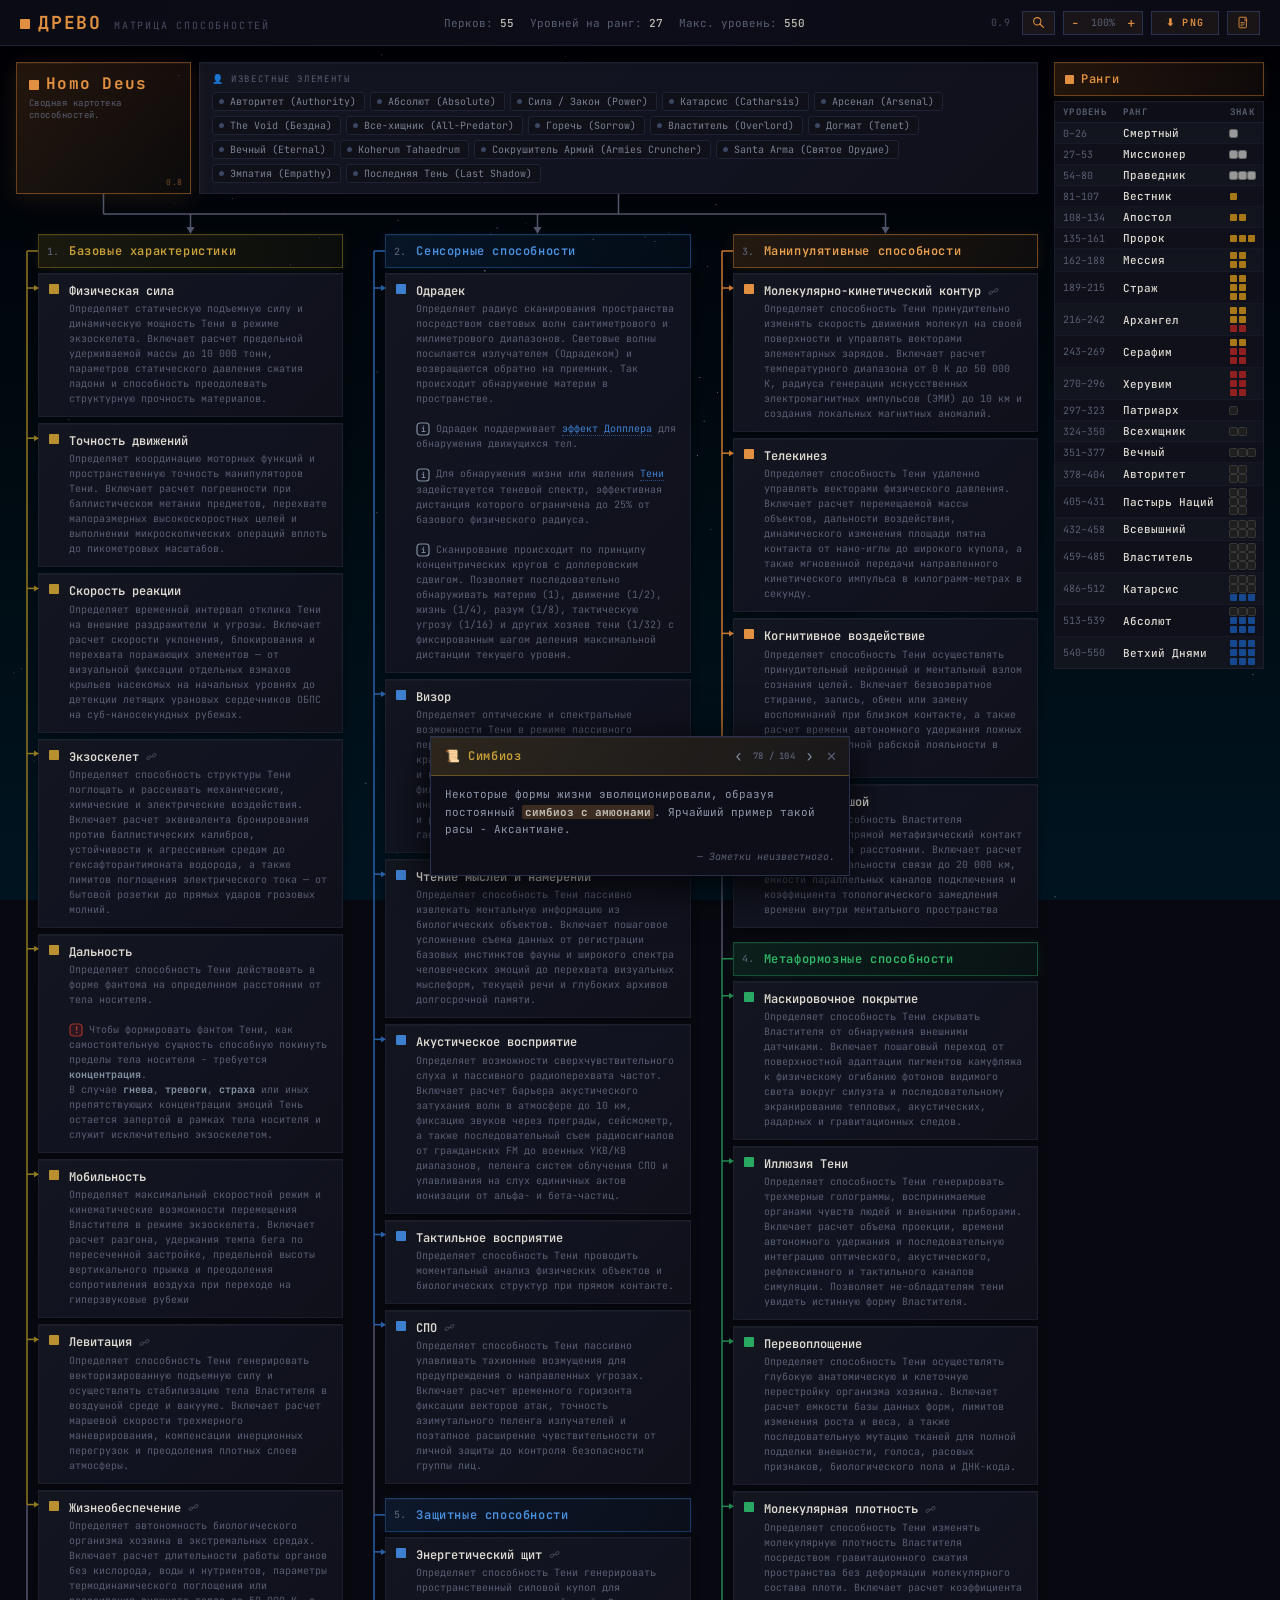
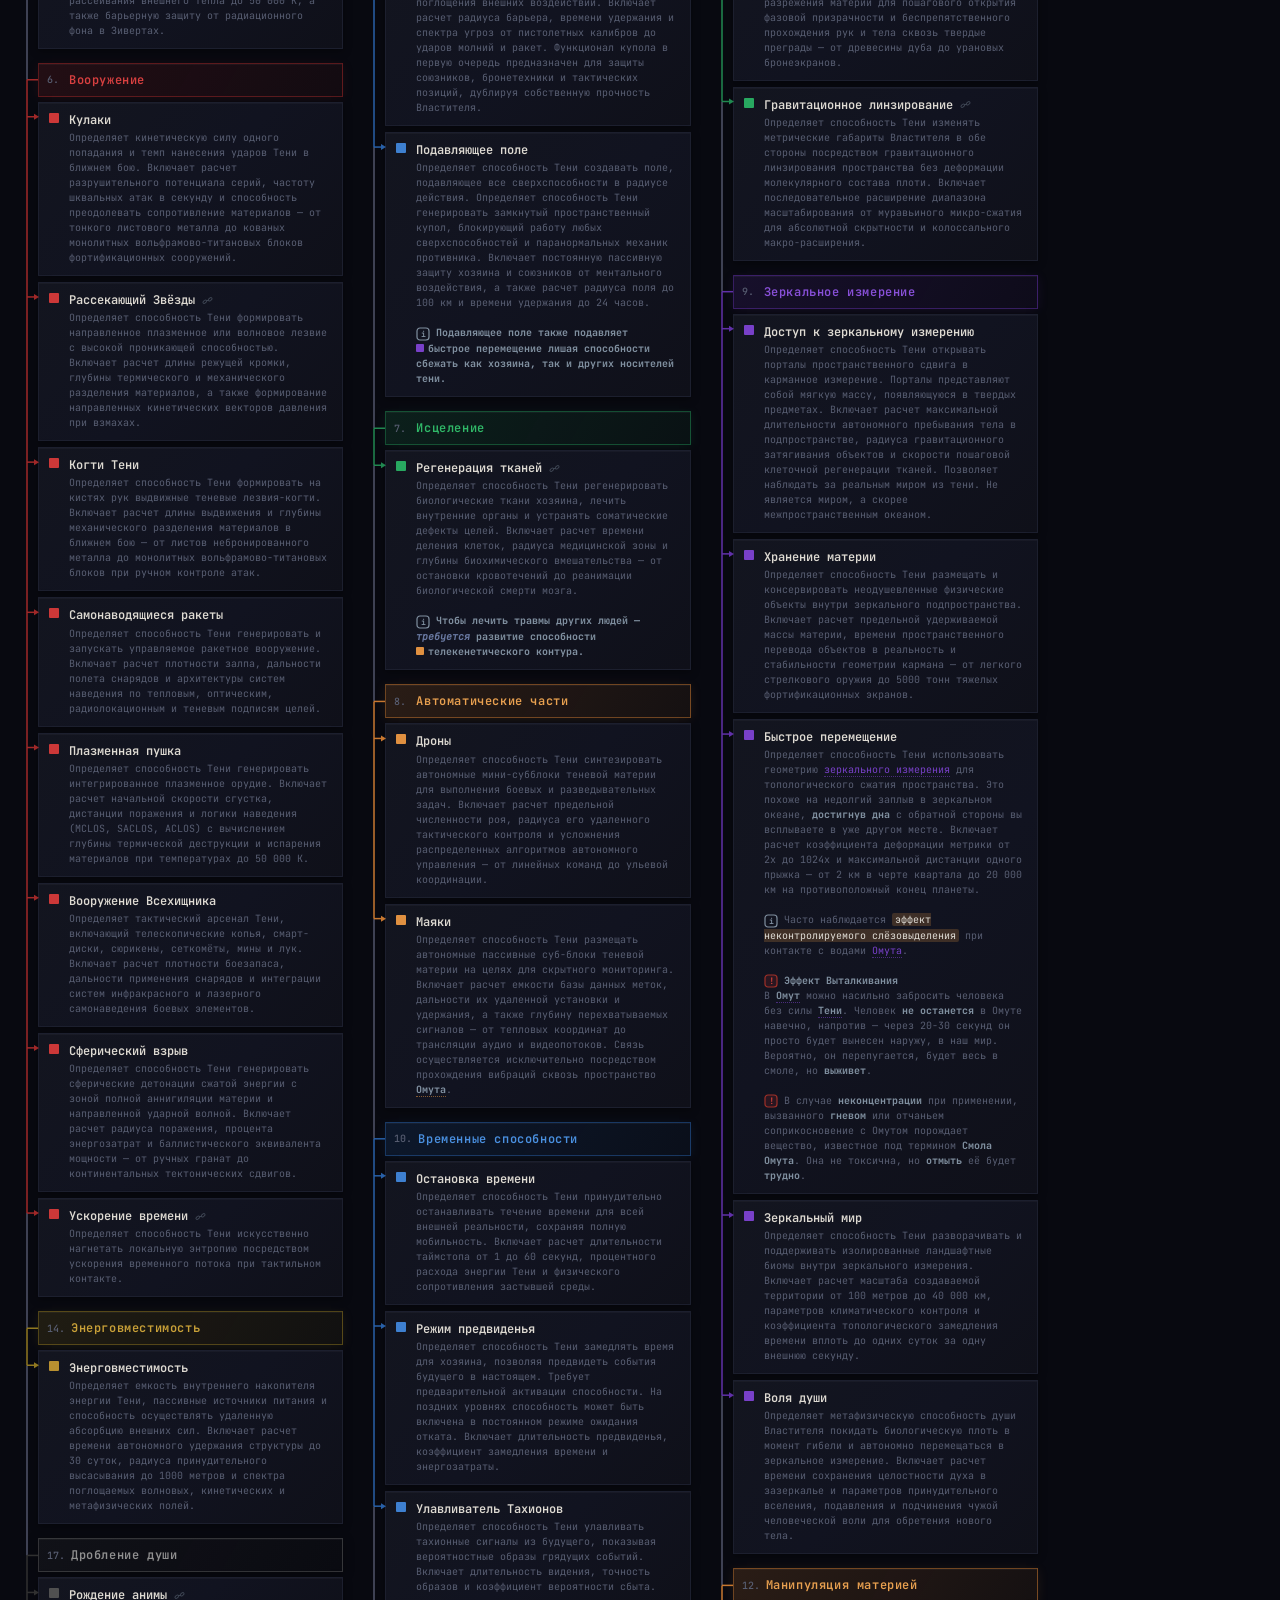
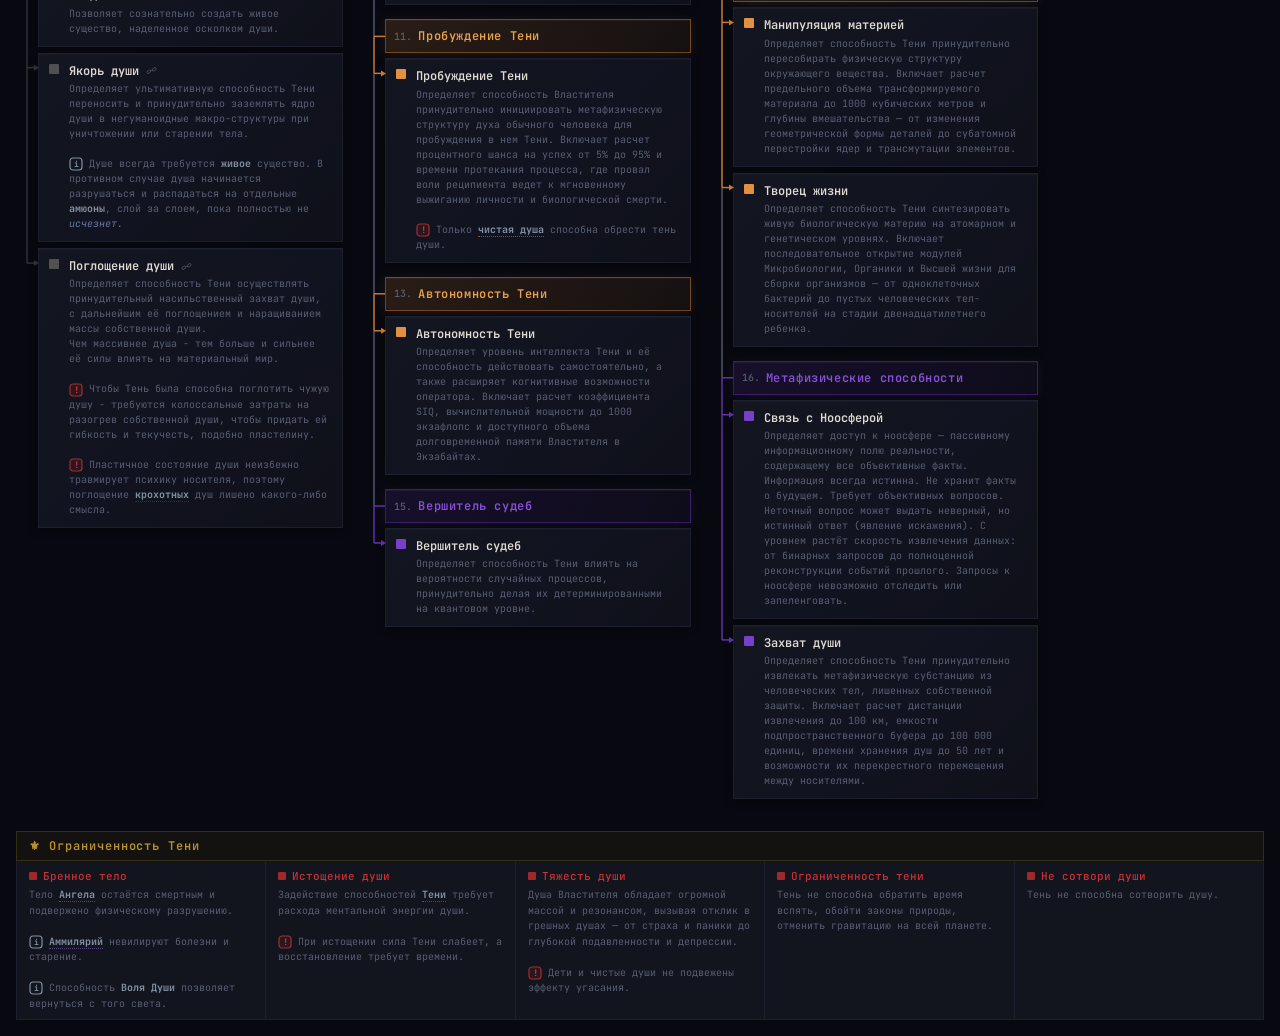
==== commit d87fd4f2: "Search filters: lock last checked box, add separate Вики type The last checked type checkbox is disa" ====
--- a/index.html
+++ b/index.html
@@ -462,6 +462,7 @@
         <label><input type="checkbox" data-filter="ability" checked />Перки</label>
         <label><input type="checkbox" data-filter="combo" checked />Комбо</label>
         <label><input type="checkbox" data-filter="note" checked />Заметки</label>
+        <label><input type="checkbox" data-filter="tip" checked />Вики</label>
       </div>
       <div id="search-results"></div>
       <div id="search-footer">
--- a/css/search.css
+++ b/css/search.css
@@ -80,6 +80,11 @@
 }
 #search-filters label:hover {
   color: #c0bdb4;
+}
+#search-filters label:has(input:disabled),
+#search-filters input:disabled {
+  cursor: not-allowed;
+  opacity: 0.6;
 }
 #search-filters input[type='checkbox'] {
   accent-color: #e09040;
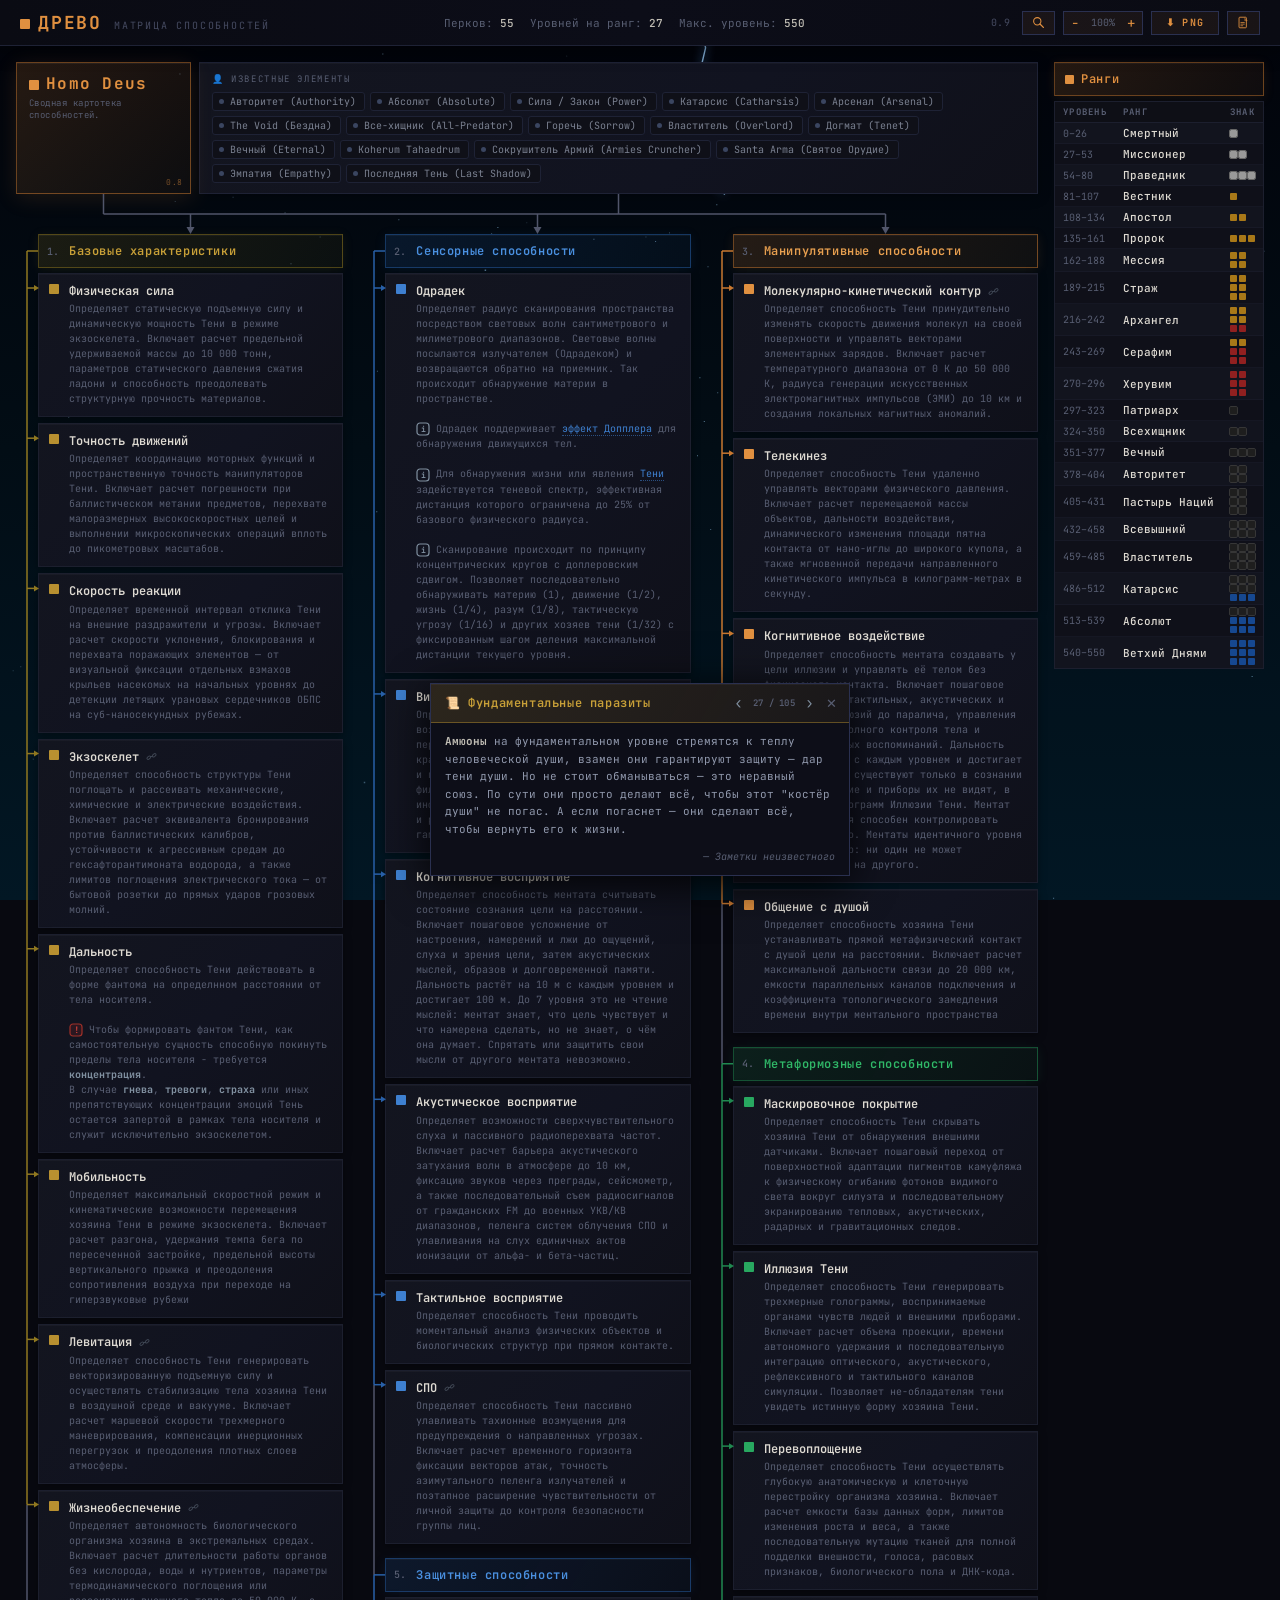
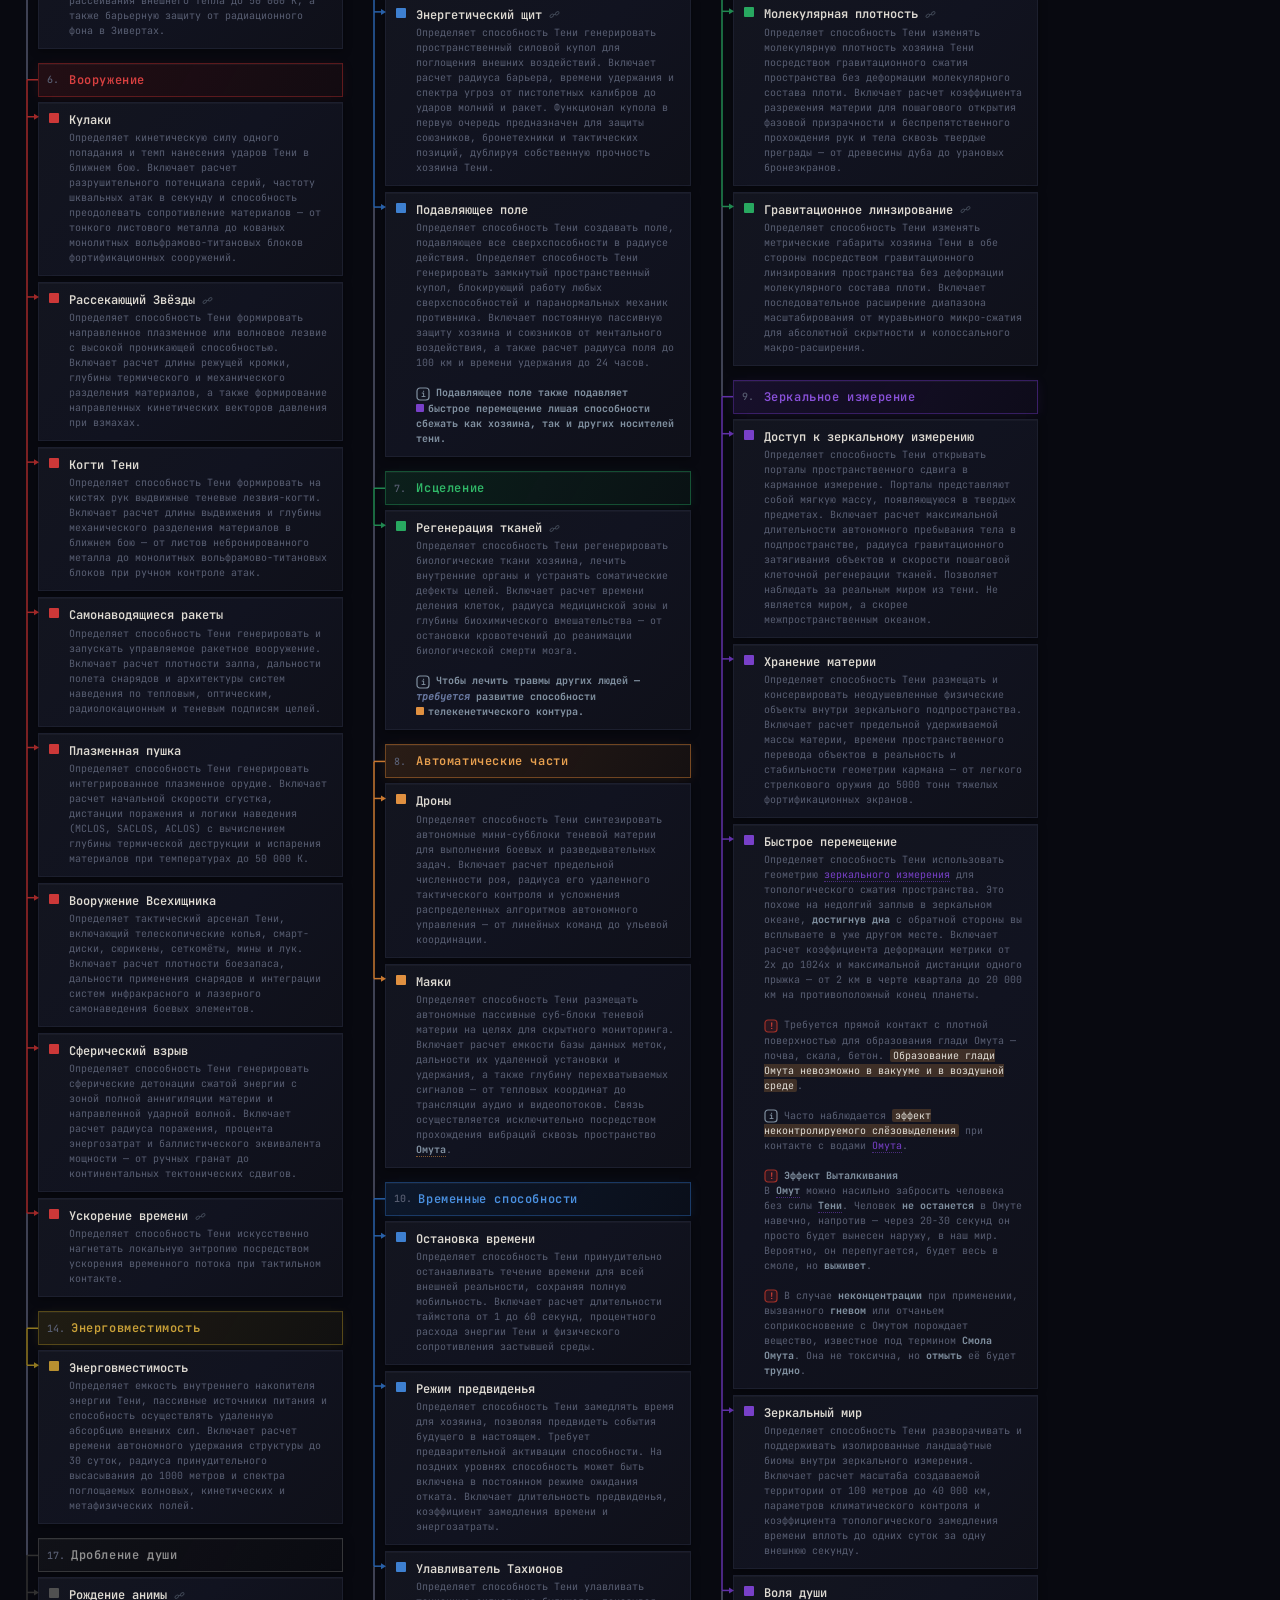
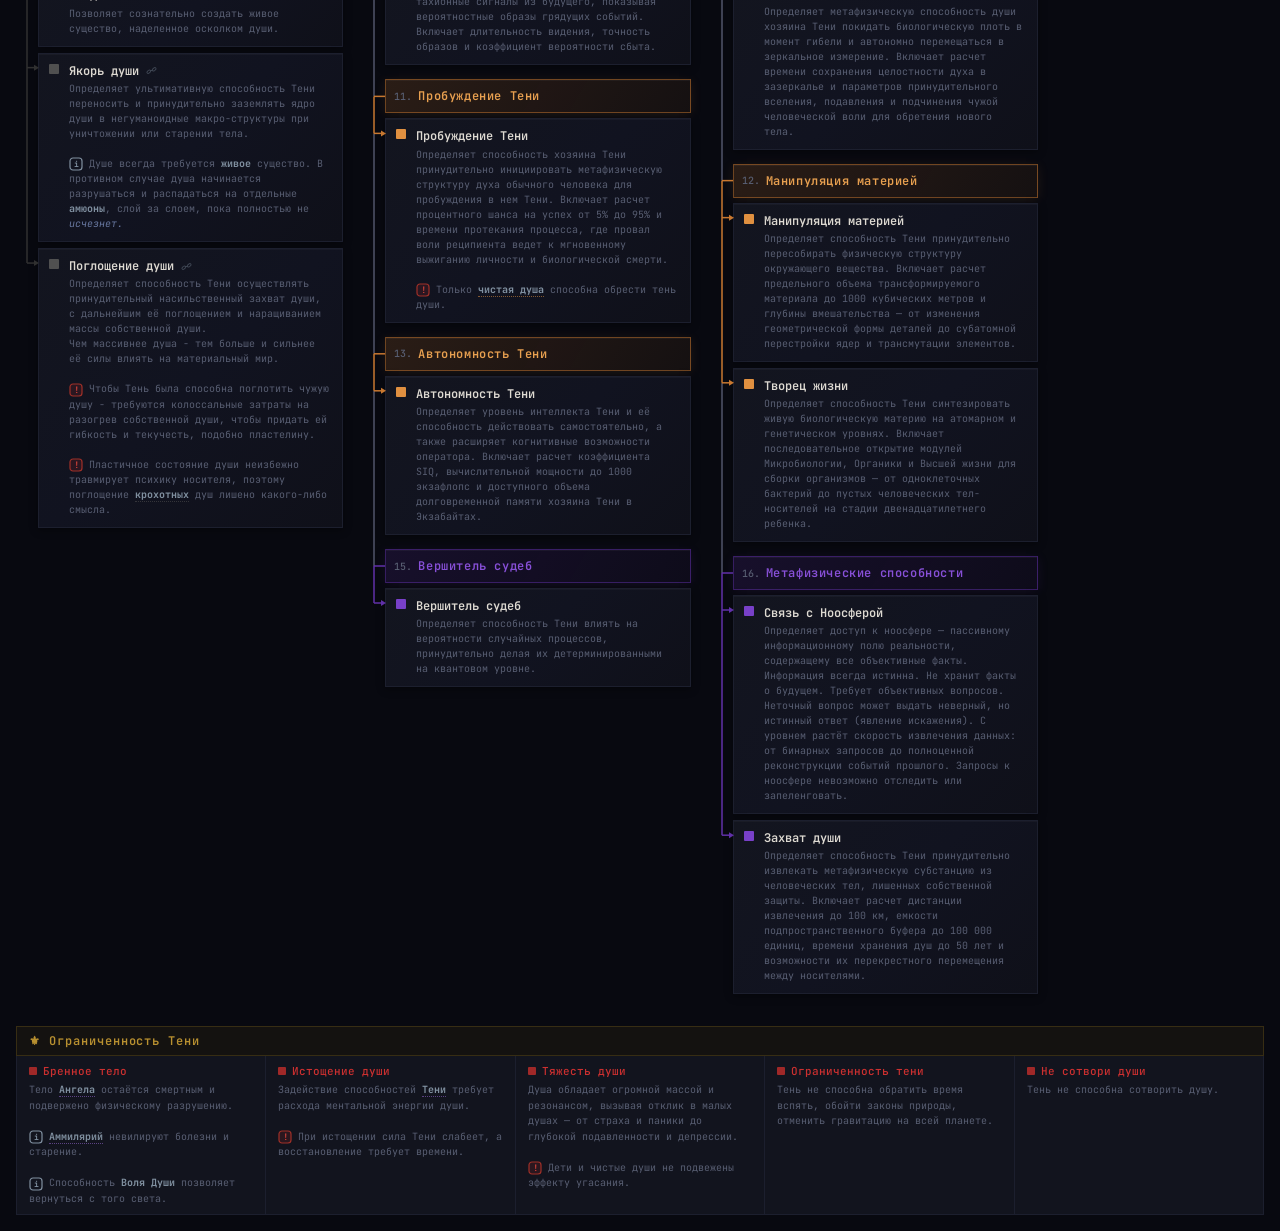
==== commit ca3e5da2: "Keep open perk and UI zoom in the URL (?perk=, ?zoom=) instead of web storage Add js/url-state.js (h" ====
--- a/index.html
+++ b/index.html
@@ -2,7 +2,7 @@
 <html lang="ru">
   <head>
     <meta charset="UTF-8" />
-    <!-- Applies the saved UI zoom (js/zoom.js) before any CSS/content loads, so
+    <!-- Applies the UI zoom from the URL (?zoom=, js/zoom.js) before any CSS/content loads, so
          the page never flashes at 100% and then jumps to the saved level.
          Plain synchronous script, not a module — needs to run before the
          very first paint, no import overhead to wait on. Scales the root
@@ -12,7 +12,7 @@
          pixel positions, which font-only scaling never touches. -->
     <script>
       (function () {
-        var v = localStorage.getItem('uiZoomPercent');
+        var v = new URLSearchParams(location.search).get('zoom');
         var n = v === null ? 100 : parseInt(v, 10);
         if (!isFinite(n)) n = 100;
         n = Math.min(200, Math.max(50, n));
--- a/css/tree.css
+++ b/css/tree.css
@@ -236,6 +236,27 @@
 }
 .ipr-sq {
   transform: translateY(-1px);
+}
+/* Perk square carrying the required level inside it: [ 9+ ] Perk name,
+   with the name in the perk's color too. */
+.inline-perk-ref.has-lvl .ipr-label {
+  color: var(--perk-hex);
+}
+.ipr-sq-lvl {
+  display: inline-flex;
+  align-items: center;
+  justify-content: center;
+  min-width: 16px;
+  height: 14px;
+  padding: 0 3px;
+  box-sizing: border-box;
+  border-radius: 2px;
+  flex-shrink: 0;
+  font-size: 0.5625rem;
+  font-weight: 700;
+  line-height: 1;
+  color: #0d0f14;
+  white-space: nowrap;
 }
 .perk-body {
   flex: 1;
--- a/css/windows.css
+++ b/css/windows.css
@@ -291,7 +291,40 @@
   color: #e09040;
 }
 
-/* ── slider dots (used when imgs[] has >=2 items and slider:true) ── */
+/* ── switchMode:'tabs' header (used when imgs[] has >=2 items) — tab
+   buttons replace the plain title text, same look as the app's other tab
+   row (#license-tabs/.license-tab in css/license.css), reused directly
+   rather than duplicated. Overrides .tt-header's own padding/display
+   (css/tooltip.css) since the buttons supply their own. ── */
+.win-img .tt-header:has(.img-tab) {
+  display: flex;
+  padding: 0;
+}
+.img-tab {
+  flex: 1;
+  padding: 0.5rem 0;
+  background: none;
+  border: none;
+  border-bottom: 2px solid transparent;
+  color: #585e72;
+  font-family: 'JetBrains Mono', monospace;
+  font-size: 0.625rem;
+  letter-spacing: 0.04em;
+  text-transform: uppercase;
+  cursor: pointer;
+  transition:
+    color 0.15s,
+    border-color 0.15s;
+}
+.img-tab:hover {
+  color: #8a9098;
+}
+.img-tab.active {
+  color: #e09040;
+  border-bottom-color: #e09040;
+}
+
+/* ── slider dots (used when imgs[] has >=2 items and switchMode:'slider', or the legacy slider:true) ── */
 #img-dots {
   display: none;
   flex-shrink: 0;
